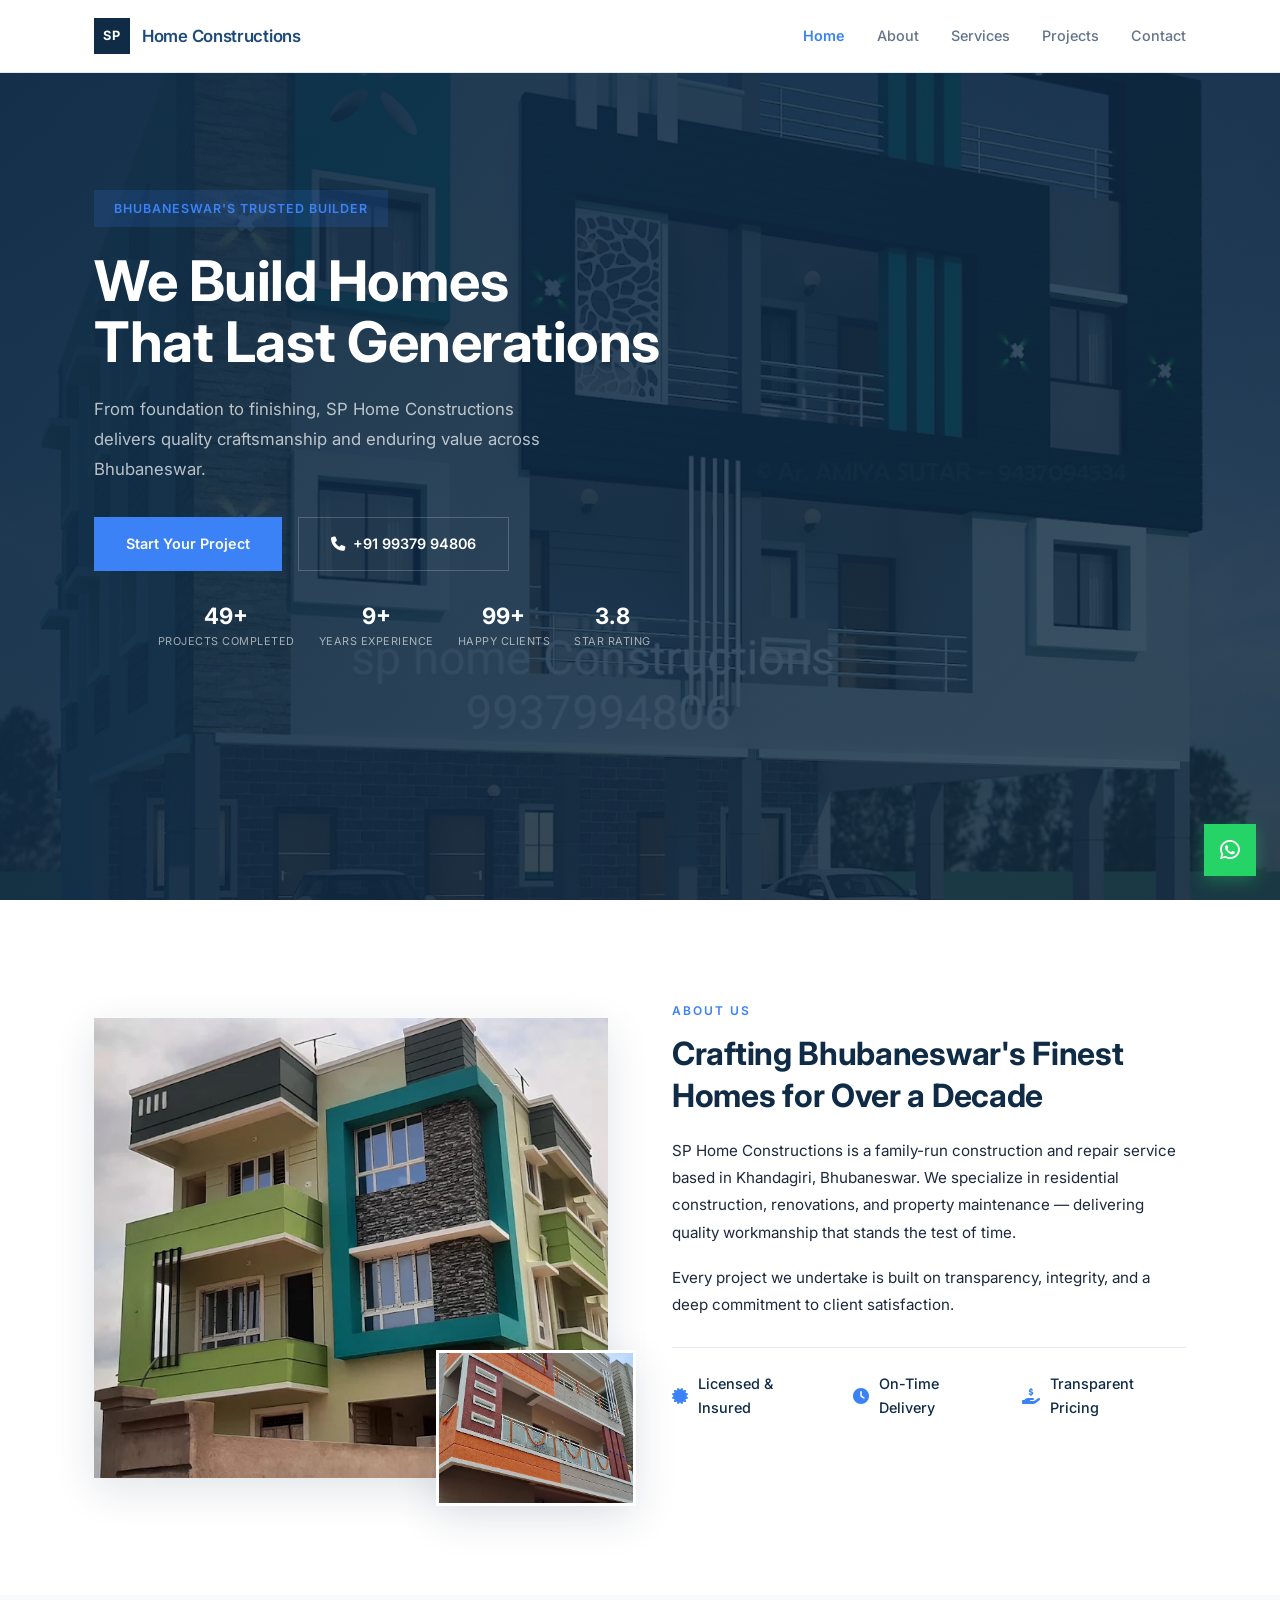
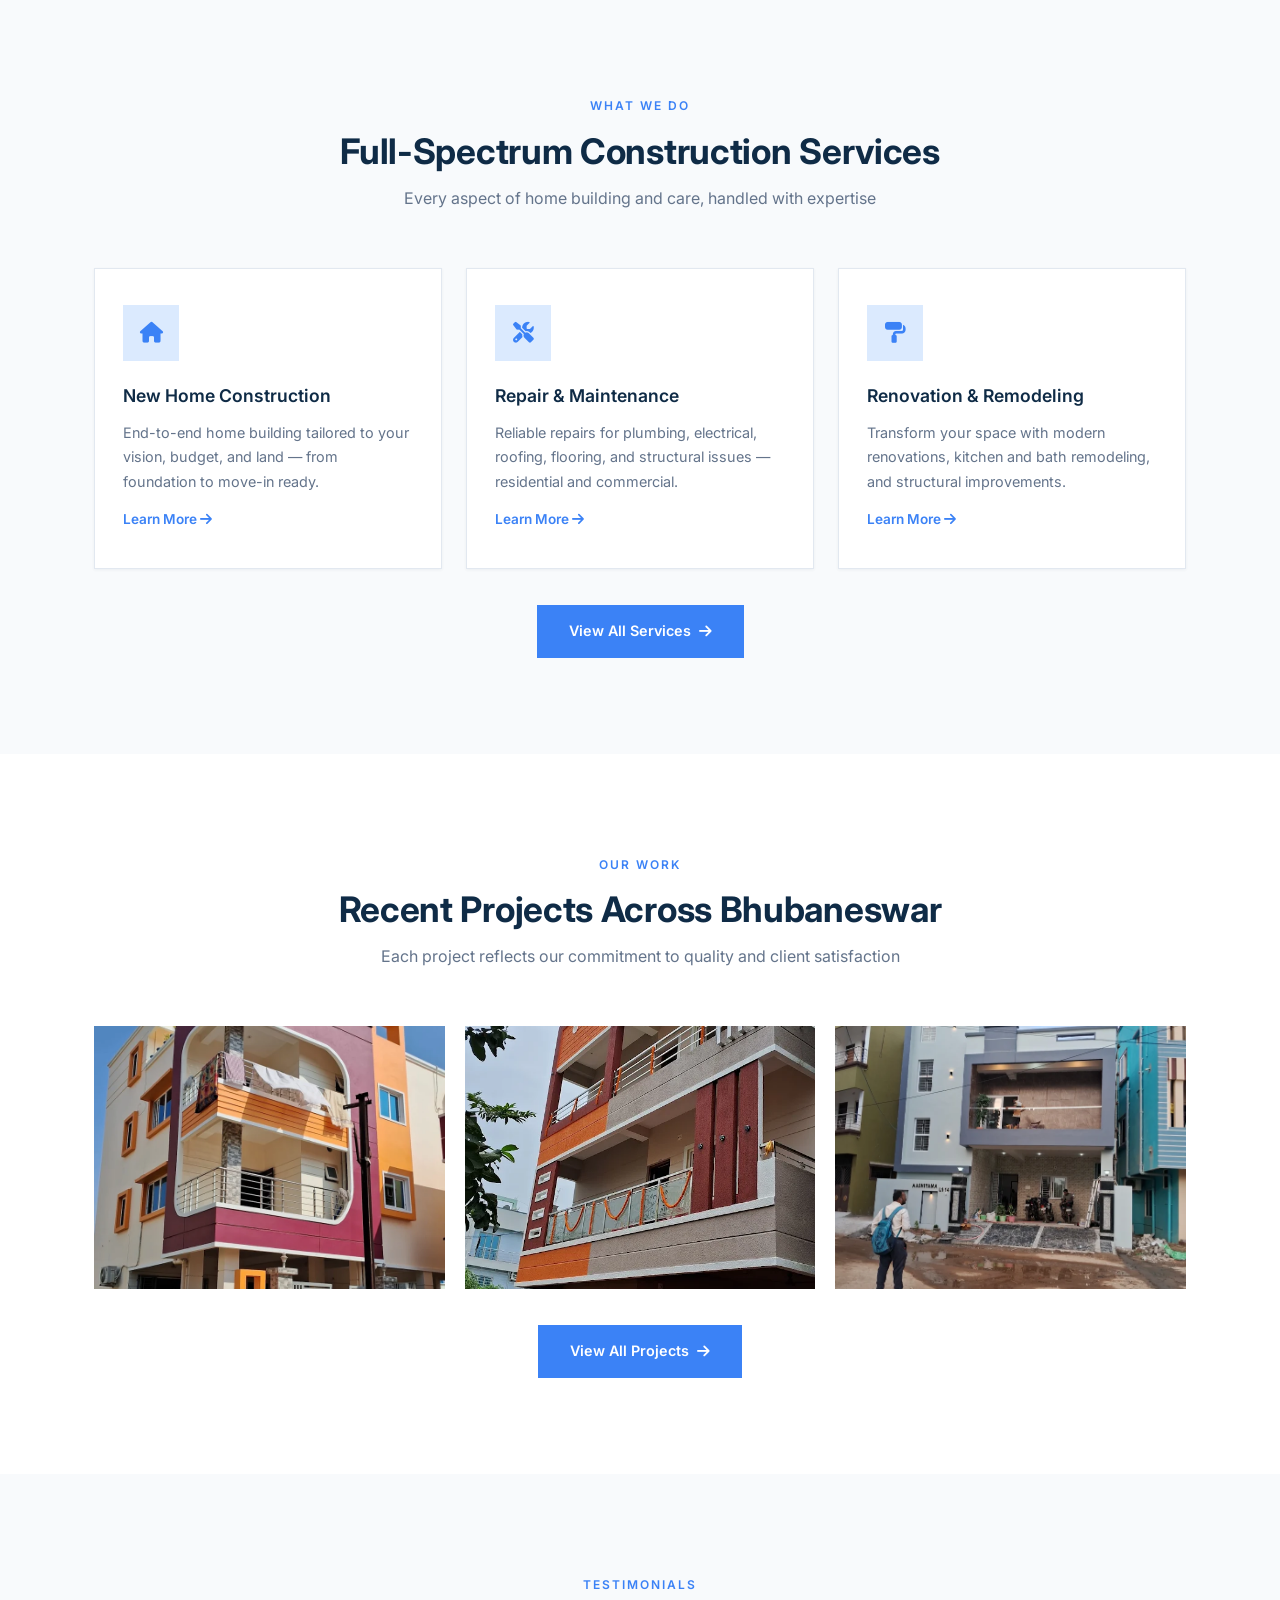
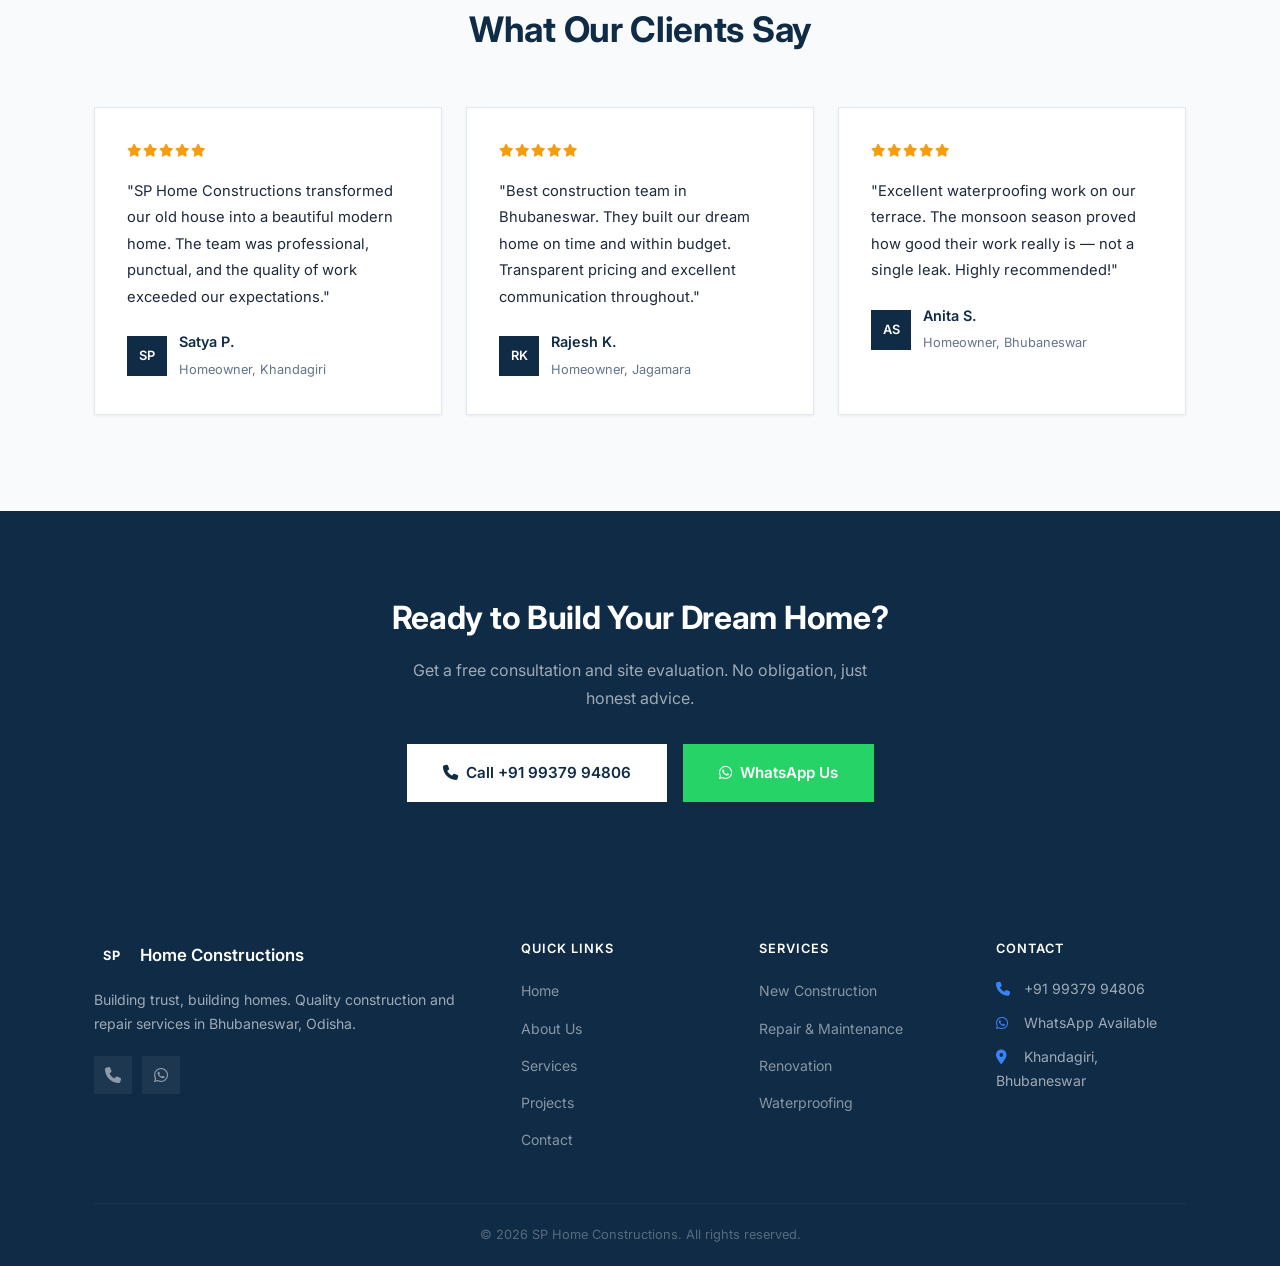
==== index.html @ ca33db7f "SEO overhaul: multi-page site (11 pages) with structured data, sitemap, robots, 404, favicon, and pe" ====
<!doctype html>
<html lang="en-IN">
  <head>
    <meta charset="UTF-8" />
    <meta name="viewport" content="width=device-width, initial-scale=1.0" />
    <title>Construction Company in Bhubaneswar | SP Home Constructions</title>
    <meta
      name="description"
      content="SP Home Constructions is Bhubaneswar's trusted construction company. New home construction, renovation, waterproofing & repair services in Khandagiri. Call +91 99379 94806."
    />
    <link rel="canonical" href="https://sp-home-constructions.vercel.app/" />
    <meta property="og:type" content="website" />
    <meta property="og:title" content="Construction Company in Bhubaneswar | SP Home Constructions" />
    <meta
      property="og:description"
      content="New home construction, renovation, waterproofing & repair services in Bhubaneswar. Rated 4.8 by clients. Call +91 99379 94806 for free consultation."
    />
    <meta property="og:url" content="https://sp-home-constructions.vercel.app/" />
    <meta property="og:image" content="https://sp-home-constructions.vercel.app/images/hero-bg.webp" />
    <meta property="og:site_name" content="SP Home Constructions" />
    <meta property="og:locale" content="en_IN" />
    <meta name="twitter:card" content="summary_large_image" />
    <meta name="twitter:title" content="Construction Company in Bhubaneswar | SP Home Constructions" />
    <meta
      name="twitter:description"
      content="New home construction, renovation, waterproofing & repair services in Bhubaneswar. Call +91 99379 94806."
    />
    <meta name="twitter:image" content="https://sp-home-constructions.vercel.app/images/hero-bg.webp" />
    <meta name="geo.region" content="IN-OD" />
    <meta name="geo.placename" content="Bhubaneswar" />
    <link rel="icon" type="image/svg+xml" href="images/favicon.svg" />
    <link rel="preconnect" href="https://fonts.googleapis.com" />
    <link rel="preconnect" href="https://fonts.gstatic.com" crossorigin />
    <link
      href="https://fonts.googleapis.com/css2?family=Inter:wght@300;400;500;600;700;800&display=swap"
      rel="stylesheet"
    />
    <link
      rel="stylesheet"
      href="https://cdnjs.cloudflare.com/ajax/libs/font-awesome/6.5.0/css/all.min.css"
    />
    <link rel="stylesheet" href="css/style.css" />
    <script type="application/ld+json">
    {
      "@context": "https://schema.org",
      "@type": "HomeAndConstructionBusiness",
      "name": "SP Home Constructions",
      "description": "Construction and repair services in Bhubaneswar, Odisha. New home construction, renovation, waterproofing, and maintenance.",
      "url": "https://sp-home-constructions.vercel.app/",
      "telephone": "+919937994806",
      "priceRange": "₹₹",
      "image": "https://sp-home-constructions.vercel.app/images/hero-bg.webp",
      "address": {
        "@type": "PostalAddress",
        "streetAddress": "Plot 1578/2433, Ln 6, Bhaktamadhu Nagar, Jagamara",
        "addressLocality": "Bhubaneswar",
        "addressRegion": "Odisha",
        "postalCode": "751030",
        "addressCountry": "IN"
      },
      "geo": {
        "@type": "GeoCoordinates",
        "latitude": 20.2595,
        "longitude": 85.8431
      },
      "openingHoursSpecification": [
        {
          "@type": "OpeningHoursSpecification",
          "dayOfWeek": ["Monday", "Tuesday", "Wednesday", "Thursday", "Friday", "Saturday"],
          "opens": "08:00",
          "closes": "20:00"
        },
        {
          "@type": "OpeningHoursSpecification",
          "dayOfWeek": "Sunday",
          "opens": "09:00",
          "closes": "19:00"
        }
      ],
      "aggregateRating": {
        "@type": "AggregateRating",
        "ratingValue": "4.8",
        "bestRating": "5"
      },
      "hasOfferCatalog": {
        "@type": "OfferCatalog",
        "name": "Construction Services",
        "itemListElement": [
          { "@type": "Offer", "itemOffered": { "@type": "Service", "name": "New Home Construction" } },
          { "@type": "Offer", "itemOffered": { "@type": "Service", "name": "Repair & Maintenance" } },
          { "@type": "Offer", "itemOffered": { "@type": "Service", "name": "Renovation & Remodeling" } },
          { "@type": "Offer", "itemOffered": { "@type": "Service", "name": "Design & Planning" } },
          { "@type": "Offer", "itemOffered": { "@type": "Service", "name": "Waterproofing" } },
          { "@type": "Offer", "itemOffered": { "@type": "Service", "name": "Project Consultation" } }
        ]
      }
    }
    </script>
  </head>
  <body>
    <!-- Header -->
    <header class="header" id="header">
      <div class="container">
        <a href="index.html" class="logo">
          <span class="logo-mark">SP</span>
          <span class="logo-text">Home Constructions</span>
        </a>
        <nav class="nav" id="nav">
          <ul>
            <li><a href="index.html" class="active">Home</a></li>
            <li><a href="about.html">About</a></li>
            <li><a href="services.html">Services</a></li>
            <li><a href="projects.html">Projects</a></li>
            <li><a href="contact.html">Contact</a></li>
          </ul>
        </nav>
        <button class="hamburger" id="hamburger" aria-label="Menu">
          <span></span><span></span><span></span>
        </button>
      </div>
    </header>

    <!-- Hero -->
    <section class="hero" id="hero">
      <div class="hero-bg"></div>
      <div class="hero-overlay"></div>
      <div class="container">
        <div class="hero-content">
          <span class="hero-badge">Bhubaneswar's Trusted Builder</span>
          <h1>We Build Homes<br />That Last Generations</h1>
          <p>
            From foundation to finishing, SP Home Constructions delivers quality
            craftsmanship and enduring value across Bhubaneswar.
          </p>
          <div class="hero-actions">
            <a href="contact.html" class="btn btn-primary">Start Your Project</a>
            <a href="tel:+919937994806" class="btn btn-ghost">
              <i class="fas fa-phone"></i> +91 99379 94806
            </a>
          </div>
          <div class="hero-stats">
            <div class="hero-stat">
              <span class="stat-number" data-count="50">0</span>
              <span class="stat-label">Projects Completed</span>
            </div>
            <div class="hero-stat">
              <span class="stat-number" data-count="10">0</span>
              <span class="stat-label">Years Experience</span>
            </div>
            <div class="hero-stat">
              <span class="stat-number" data-count="100">0</span>
              <span class="stat-label">Happy Clients</span>
            </div>
            <div class="hero-stat">
              <span class="stat-number" data-count="4">0</span>
              <span class="stat-label">Star Rating</span>
            </div>
          </div>
        </div>
      </div>
    </section>

    <!-- About Preview -->
    <section class="section about" id="about">
      <div class="container">
        <div class="about-grid">
          <div class="about-visual">
            <div class="about-image-main">
              <img
                src="images/about-1.webp"
                alt="SP Home Constructions residential project in Bhubaneswar"
              />
            </div>
            <div class="about-image-accent">
              <img src="images/about-2.webp" alt="Construction detail work by SP Home Constructions" />
            </div>
          </div>
          <div class="about-text">
            <span class="section-label">About Us</span>
            <h2>Crafting Bhubaneswar's Finest Homes for Over a Decade</h2>
            <p>
              SP Home Constructions is a family-run construction and repair
              service based in Khandagiri, Bhubaneswar. We specialize in
              residential construction, renovations, and property maintenance —
              delivering quality workmanship that stands the test of time.
            </p>
            <p>
              Every project we undertake is built on transparency, integrity,
              and a deep commitment to client satisfaction.
            </p>
            <div class="about-features">
              <div class="feature">
                <i class="fas fa-certificate"></i>
                <span>Licensed & Insured</span>
              </div>
              <div class="feature">
                <i class="fas fa-clock"></i>
                <span>On-Time Delivery</span>
              </div>
              <div class="feature">
                <i class="fas fa-hand-holding-usd"></i>
                <span>Transparent Pricing</span>
              </div>
            </div>
            <div class="section-action" style="text-align: left; margin-top: 24px;">
              <a href="about.html" class="btn btn-ghost">
                Learn More About Us <i class="fas fa-arrow-right"></i>
              </a>
            </div>
          </div>
        </div>
      </div>
    </section>

    <!-- Services Preview -->
    <section class="section services" id="services">
      <div class="container">
        <div class="section-header">
          <span class="section-label">What We Do</span>
          <h2>Full-Spectrum Construction Services</h2>
          <p>Every aspect of home building and care, handled with expertise</p>
        </div>
        <div class="services-grid">
          <div class="service-card">
            <div class="service-icon"><i class="fas fa-home"></i></div>
            <h3>New Home Construction</h3>
            <p>
              End-to-end home building tailored to your vision, budget, and land
              — from foundation to move-in ready.
            </p>
            <a href="services/home-construction.html" class="service-link">Learn More <i class="fas fa-arrow-right"></i></a>
          </div>
          <div class="service-card">
            <div class="service-icon"><i class="fas fa-tools"></i></div>
            <h3>Repair & Maintenance</h3>
            <p>
              Reliable repairs for plumbing, electrical, roofing, flooring, and
              structural issues — residential and commercial.
            </p>
            <a href="services/repair-maintenance.html" class="service-link">Learn More <i class="fas fa-arrow-right"></i></a>
          </div>
          <div class="service-card">
            <div class="service-icon"><i class="fas fa-paint-roller"></i></div>
            <h3>Renovation & Remodeling</h3>
            <p>
              Transform your space with modern renovations, kitchen and bath
              remodeling, and structural improvements.
            </p>
            <a href="services/renovation.html" class="service-link">Learn More <i class="fas fa-arrow-right"></i></a>
          </div>
        </div>
        <div class="section-action">
          <a href="services.html" class="btn btn-primary">
            View All Services <i class="fas fa-arrow-right"></i>
          </a>
        </div>
      </div>
    </section>

    <!-- Projects Preview -->
    <section class="section projects" id="projects">
      <div class="container">
        <div class="section-header">
          <span class="section-label">Our Work</span>
          <h2>Recent Projects Across Bhubaneswar</h2>
          <p>Each project reflects our commitment to quality and client satisfaction</p>
        </div>
        <div class="projects-grid">
          <div class="project-card">
            <div class="project-img">
              <img
                src="images/project-a.webp"
                alt="Residential construction project by SP Home Constructions Bhubaneswar"
                loading="lazy"
              />
            </div>
            <div class="project-overlay">
              <h3>Residential Construction</h3>
              <p>Bhubaneswar</p>
            </div>
          </div>
          <div class="project-card">
            <div class="project-img">
              <img
                src="images/project-b.webp"
                alt="Home construction work by SP Home Constructions in Bhubaneswar"
                loading="lazy"
              />
            </div>
            <div class="project-overlay">
              <h3>Home Construction</h3>
              <p>Bhubaneswar</p>
            </div>
          </div>
          <div class="project-card">
            <div class="project-img">
              <img
                src="images/project-c.webp"
                alt="Construction project site managed by SP Home Constructions"
                loading="lazy"
              />
            </div>
            <div class="project-overlay">
              <h3>Construction Project</h3>
              <p>Bhubaneswar</p>
            </div>
          </div>
        </div>
        <div class="section-action">
          <a href="projects.html" class="btn btn-primary">
            View All Projects <i class="fas fa-arrow-right"></i>
          </a>
        </div>
      </div>
    </section>

    <!-- Testimonials -->
    <section class="section testimonials" id="testimonials">
      <div class="container">
        <div class="section-header">
          <span class="section-label">Testimonials</span>
          <h2>What Our Clients Say</h2>
        </div>
        <div class="testimonials-grid">
          <div class="testimonial-card">
            <div class="testimonial-stars">
              <i class="fas fa-star"></i><i class="fas fa-star"></i
              ><i class="fas fa-star"></i><i class="fas fa-star"></i
              ><i class="fas fa-star"></i>
            </div>
            <p>
              "SP Home Constructions transformed our old house into a beautiful
              modern home. The team was professional, punctual, and the quality
              of work exceeded our expectations."
            </p>
            <div class="testimonial-author">
              <div class="author-avatar">SP</div>
              <div>
                <h4>Satya P.</h4>
                <span>Homeowner, Khandagiri</span>
              </div>
            </div>
          </div>
          <div class="testimonial-card">
            <div class="testimonial-stars">
              <i class="fas fa-star"></i><i class="fas fa-star"></i
              ><i class="fas fa-star"></i><i class="fas fa-star"></i
              ><i class="fas fa-star"></i>
            </div>
            <p>
              "Best construction team in Bhubaneswar. They built our dream home
              on time and within budget. Transparent pricing and excellent
              communication throughout."
            </p>
            <div class="testimonial-author">
              <div class="author-avatar">RK</div>
              <div>
                <h4>Rajesh K.</h4>
                <span>Homeowner, Jagamara</span>
              </div>
            </div>
          </div>
          <div class="testimonial-card">
            <div class="testimonial-stars">
              <i class="fas fa-star"></i><i class="fas fa-star"></i
              ><i class="fas fa-star"></i><i class="fas fa-star"></i
              ><i class="fas fa-star"></i>
            </div>
            <p>
              "Excellent waterproofing work on our terrace. The monsoon season
              proved how good their work really is — not a single leak. Highly
              recommended!"
            </p>
            <div class="testimonial-author">
              <div class="author-avatar">AS</div>
              <div>
                <h4>Anita S.</h4>
                <span>Homeowner, Bhubaneswar</span>
              </div>
            </div>
          </div>
        </div>
      </div>
    </section>

    <!-- CTA Banner -->
    <section class="cta-banner">
      <div class="container">
        <h2>Ready to Build Your Dream Home?</h2>
        <p>
          Get a free consultation and site evaluation. No obligation, just
          honest advice.
        </p>
        <div class="cta-actions">
          <a href="tel:+919937994806" class="btn btn-primary btn-lg">
            <i class="fas fa-phone"></i> Call +91 99379 94806
          </a>
          <a
            href="https://wa.me/919937994806"
            target="_blank"
            class="btn btn-whatsapp btn-lg"
          >
            <i class="fab fa-whatsapp"></i> WhatsApp Us
          </a>
        </div>
      </div>
    </section>

    <!-- Footer -->
    <footer class="footer">
      <div class="container">
        <div class="footer-grid">
          <div class="footer-brand">
            <div class="footer-logo">
              <span class="logo-mark">SP</span>
              <span>Home Constructions</span>
            </div>
            <p>
              Building trust, building homes. Quality construction and repair
              services in Bhubaneswar, Odisha.
            </p>
            <div class="footer-social">
              <a href="tel:+919937994806" aria-label="Phone"
                ><i class="fas fa-phone"></i
              ></a>
              <a
                href="https://wa.me/919937994806"
                target="_blank"
                aria-label="WhatsApp"
                ><i class="fab fa-whatsapp"></i
              ></a>
            </div>
          </div>
          <div class="footer-links">
            <h4>Quick Links</h4>
            <ul>
              <li><a href="index.html">Home</a></li>
              <li><a href="about.html">About Us</a></li>
              <li><a href="services.html">Services</a></li>
              <li><a href="projects.html">Projects</a></li>
              <li><a href="contact.html">Contact</a></li>
            </ul>
          </div>
          <div class="footer-links">
            <h4>Services</h4>
            <ul>
              <li><a href="services/home-construction.html">New Construction</a></li>
              <li><a href="services/repair-maintenance.html">Repair & Maintenance</a></li>
              <li><a href="services/renovation.html">Renovation</a></li>
              <li><a href="services/waterproofing.html">Waterproofing</a></li>
            </ul>
          </div>
          <div class="footer-contact">
            <h4>Contact</h4>
            <p><i class="fas fa-phone"></i> +91 99379 94806</p>
            <p><i class="fab fa-whatsapp"></i> WhatsApp Available</p>
            <p><i class="fas fa-map-marker-alt"></i> Khandagiri, Bhubaneswar</p>
          </div>
        </div>
        <div class="footer-bottom">
          <p>&copy; 2026 SP Home Constructions. All rights reserved.</p>
        </div>
      </div>
    </footer>

    <!-- WhatsApp Float -->
    <a
      href="https://wa.me/919937994806?text=Hi%20SP%20Home%20Constructions!%20I'm%20interested%20in%20your%20services."
      target="_blank"
      class="whatsapp-float"
      aria-label="Chat on WhatsApp"
    >
      <i class="fab fa-whatsapp"></i>
    </a>

    <script src="js/script.js"></script>
  </body>
</html>
---- css/style.css ----
:root {
  --navy: #0F2B46;
  --navy-light: #1E4A7A;
  --blue: #3B82F6;
  --blue-light: #DBEAFE;
  --white: #FFFFFF;
  --bg: #F8FAFC;
  --text: #1E293B;
  --text-light: #64748B;
  --border: #E2E8F0;
  --shadow-sm: 0 1px 3px rgba(15, 43, 70, 0.06);
  --shadow: 0 4px 20px rgba(15, 43, 70, 0.08);
  --shadow-lg: 0 12px 40px rgba(15, 43, 70, 0.12);
  --radius: 6px;
  --transition: 0.3s ease;
}

* {
  margin: 0;
  padding: 0;
  box-sizing: border-box;
}

html {
  scroll-behavior: smooth;
}

body {
  font-family: 'Inter', -apple-system, BlinkMacSystemFont, sans-serif;
  color: var(--text);
  line-height: 1.7;
  background: var(--white);
  -webkit-font-smoothing: antialiased;
}

.container {
  max-width: 1140px;
  margin: 0 auto;
  padding: 0 24px;
}

img {
  max-width: 100%;
  height: auto;
  display: block;
}

/* Header */
.header {
  position: fixed;
  top: 0;
  left: 0;
  width: 100%;
  z-index: 1000;
  background: #fff;
  border-bottom: 1px solid var(--border);
  transition: var(--transition);
}

.header .container {
  display: flex;
  align-items: center;
  justify-content: space-between;
  height: 72px;
}

.logo {
  display: flex;
  align-items: center;
  gap: 12px;
  text-decoration: none;
  z-index: 2;
}

.logo-mark {
  font-weight: 700;
  font-size: 0.8rem;
  letter-spacing: 1px;
  width: 36px;
  height: 36px;
  background: var(--navy);
  color: #fff;
  display: flex;
  align-items: center;
  justify-content: center;
}

.logo-text {
  font-weight: 600;
  font-size: 1.05rem;
  color: var(--navy-light);
  letter-spacing: -0.3px;
}

.nav {
  display: flex;
  align-items: center;
}

.nav ul {
  display: flex;
  list-style: none;
  gap: 32px;
}

.nav a {
  text-decoration: none;
  color: var(--text-light);
  font-weight: 500;
  font-size: 0.9rem;
  transition: color 0.3s;
}

.nav a:hover {
  color: var(--blue);
}

.hamburger {
  display: none;
  background: none;
  border: none;
  cursor: pointer;
  padding: 4px;
  position: relative;
  z-index: 101;
}

.hamburger span {
  display: block;
  width: 22px;
  height: 2px;
  background: var(--navy);
  margin: 5px 0;
  transition: var(--transition);
}

.hamburger.active span:nth-child(1) {
  transform: rotate(45deg) translate(5px, 5px);
}

.hamburger.active span:nth-child(2) {
  opacity: 0;
}

.hamburger.active span:nth-child(3) {
  transform: rotate(-45deg) translate(5px, -5px);
}

/* Hero */
.hero {
  min-height: 100vh;
  position: relative;
  display: flex;
  align-items: center;
  overflow: hidden;
}

.hero-bg {
  position: absolute;
  inset: 0;
  background: url('../images/hero-bg.webp') center 30%/cover no-repeat;
}

.hero-overlay {
  position: absolute;
  inset: 0;
  background: linear-gradient(135deg, rgba(15,43,70,0.95) 0%, rgba(15,43,70,0.75) 100%);
}

.hero .container {
  position: relative;
  z-index: 1;
  width: 100%;
}

.hero-content {
  max-width: 620px;
  padding: 120px 0 180px;
}

.hero-badge {
  display: inline-block;
  padding: 8px 20px;
  background: rgba(59,130,246,0.15);
  font-size: 0.78rem;
  font-weight: 600;
  color: var(--blue);
  letter-spacing: 1px;
  text-transform: uppercase;
  margin-bottom: 24px;
}

.hero-content h1 {
  font-size: 3.5rem;
  font-weight: 700;
  line-height: 1.1;
  color: #fff;
  margin-bottom: 20px;
  letter-spacing: -0.5px;
}

.hero-content p {
  font-size: 1.05rem;
  line-height: 1.8;
  color: rgba(255,255,255,0.7);
  margin-bottom: 32px;
  max-width: 480px;
}

.hero-actions {
  display: flex;
  gap: 16px;
  flex-wrap: wrap;
}

/* Buttons */
.btn {
  display: inline-flex;
  align-items: center;
  gap: 8px;
  padding: 14px 32px;
  font-size: 0.9rem;
  font-weight: 600;
  text-decoration: none;
  border: none;
  cursor: pointer;
  transition: var(--transition);
  font-family: 'Inter', sans-serif;
}

.btn-lg {
  padding: 16px 36px;
  font-size: 0.95rem;
}

.btn-primary {
  background: var(--blue);
  color: #fff;
}

.btn-primary:hover {
  background: #2563EB;
  transform: translateY(-1px);
  box-shadow: 0 4px 16px rgba(59,130,246,0.3);
}

.btn-ghost {
  background: transparent;
  color: #fff;
  border: 1px solid rgba(255,255,255,0.2);
}

.btn-ghost:hover {
  border-color: rgba(255,255,255,0.5);
}

.btn-whatsapp {
  background: #25d366;
  color: #fff;
}

.btn-whatsapp:hover {
  background: #1da851;
  transform: translateY(-1px);
  box-shadow: 0 4px 16px rgba(37,211,102,0.3);
}

/* Section */
.section {
  padding: 96px 0;
}

.section-header {
  text-align: center;
  margin-bottom: 56px;
}

.section-label {
  display: inline-block;
  font-size: 0.75rem;
  font-weight: 600;
  color: var(--blue);
  letter-spacing: 2px;
  text-transform: uppercase;
  margin-bottom: 12px;
}

.section-header h2 {
  font-size: 2.2rem;
  font-weight: 700;
  color: var(--navy);
  line-height: 1.25;
  margin-bottom: 12px;
  letter-spacing: -0.3px;
}

.section-header p {
  color: var(--text-light);
  font-size: 1rem;
  max-width: 540px;
  margin: 0 auto;
}

/* About */
.about {
  background: var(--white);
}

.about-grid {
  display: grid;
  grid-template-columns: 1fr 1fr;
  gap: 64px;
  align-items: center;
}

.about-visual {
  position: relative;
}

.about-image-main {
  overflow: hidden;
  box-shadow: var(--shadow-lg);
}

.about-image-main img {
  width: 100%;
  height: 460px;
  object-fit: cover;
  transition: transform 0.5s;
}

.about-image-main:hover img {
  transform: scale(1.03);
}

.about-image-accent {
  position: absolute;
  bottom: -28px;
  right: -28px;
  width: 200px;
  overflow: hidden;
  box-shadow: var(--shadow-lg);
  border: 3px solid #fff;
}

.about-image-accent img {
  width: 100%;
  height: 150px;
  object-fit: cover;
}

.about-text h2 {
  font-size: 2rem;
  font-weight: 700;
  color: var(--navy);
  line-height: 1.3;
  margin-bottom: 20px;
  letter-spacing: -0.3px;
}

.about-text p {
  color: var(--text);
  font-size: 0.95rem;
  margin-bottom: 18px;
  line-height: 1.8;
}

.about-features {
  display: flex;
  gap: 24px;
  margin-top: 28px;
  padding-top: 24px;
  border-top: 1px solid var(--border);
}

.feature {
  display: flex;
  align-items: center;
  gap: 10px;
  font-weight: 500;
  color: var(--navy);
  font-size: 0.9rem;
}

.feature i {
  color: var(--blue);
  font-size: 1rem;
}

/* Services */
.services {
  background: var(--bg);
}

.services-grid {
  display: grid;
  grid-template-columns: repeat(3, 1fr);
  gap: 24px;
}

.service-card {
  background: #fff;
  padding: 36px 28px;
  box-shadow: var(--shadow-sm);
  transition: var(--transition);
  border: 1px solid var(--border);
}

.service-card:hover {
  box-shadow: var(--shadow);
  border-color: var(--blue);
}

.service-icon {
  width: 56px;
  height: 56px;
  background: var(--blue-light);
  display: flex;
  align-items: center;
  justify-content: center;
  margin: 0 0 20px;
  font-size: 1.3rem;
  color: var(--blue);
}

.service-card h3 {
  font-size: 1.1rem;
  font-weight: 600;
  color: var(--navy);
  margin-bottom: 10px;
}

.service-card p {
  color: var(--text-light);
  font-size: 0.9rem;
  line-height: 1.7;
}

.service-link {
  display: inline-block;
  margin-top: 14px;
  color: var(--blue);
  font-weight: 600;
  font-size: 0.85rem;
  text-decoration: none;
  transition: color 0.2s;
}

.service-link:hover {
  color: var(--navy);
}

/* Projects */
.projects {
  background: var(--white);
}

.projects-grid {
  display: grid;
  grid-template-columns: repeat(3, 1fr);
  gap: 20px;
}

.project-card {
  position: relative;
  overflow: hidden;
  cursor: pointer;
  aspect-ratio: 4 / 3;
}

.project-img {
  width: 100%;
  height: 100%;
}

.project-img img {
  width: 100%;
  height: 100%;
  object-fit: cover;
  transition: transform 0.5s;
}

.project-card:hover .project-img img {
  transform: scale(1.06);
}

.project-overlay {
  position: absolute;
  inset: 0;
  background: linear-gradient(to top, rgba(15,43,70,0.85) 0%, transparent 50%);
  display: flex;
  flex-direction: column;
  justify-content: flex-end;
  padding: 24px;
  opacity: 0;
  transition: opacity 0.3s;
}

.project-card:hover .project-overlay {
  opacity: 1;
}

.project-overlay h3 {
  color: #fff;
  font-size: 1.05rem;
  font-weight: 600;
}

.project-overlay p {
  color: rgba(255,255,255,0.65);
  font-size: 0.85rem;
  margin-top: 4px;
}

/* Testimonials */
.testimonials {
  background: var(--bg);
}

.testimonials-grid {
  display: grid;
  grid-template-columns: repeat(3, 1fr);
  gap: 24px;
}

.testimonial-card {
  background: #fff;
  padding: 32px;
  box-shadow: var(--shadow-sm);
  border: 1px solid var(--border);
  transition: var(--transition);
}

.testimonial-card:hover {
  box-shadow: var(--shadow);
}

.testimonial-stars {
  color: #F59E0B;
  margin-bottom: 16px;
  font-size: 0.8rem;
  letter-spacing: 2px;
}

.testimonial-card > p {
  color: var(--text);
  font-size: 0.92rem;
  line-height: 1.8;
  margin-bottom: 20px;
}

.testimonial-author {
  display: flex;
  align-items: center;
  gap: 12px;
}

.author-avatar {
  width: 40px;
  height: 40px;
  background: var(--navy);
  color: #fff;
  display: flex;
  align-items: center;
  justify-content: center;
  font-weight: 600;
  font-size: 0.8rem;
}

.testimonial-author h4 {
  font-size: 0.9rem;
  font-weight: 600;
  color: var(--navy);
}

.testimonial-author span {
  font-size: 0.8rem;
  color: var(--text-light);
}

/* CTA Banner */
.cta-banner {
  padding: 80px 0;
  background: var(--navy);
  text-align: center;
}

.cta-banner h2 {
  font-size: 2rem;
  color: #fff;
  font-weight: 700;
  margin-bottom: 12px;
  letter-spacing: -0.3px;
}

.cta-banner p {
  font-size: 1rem;
  color: rgba(255,255,255,0.6);
  margin-bottom: 32px;
  max-width: 480px;
  margin-left: auto;
  margin-right: auto;
}

.cta-actions {
  display: flex;
  gap: 16px;
  justify-content: center;
  flex-wrap: wrap;
}

.cta-banner .btn-primary {
  background: #fff;
  color: var(--navy);
}

.cta-banner .btn-primary:hover {
  background: var(--blue-light);
  box-shadow: none;
}

/* Contact */
.contact {
  background: var(--white);
}

.contact-grid {
  display: grid;
  grid-template-columns: 1fr 1fr;
  gap: 56px;
  align-items: start;
}

.contact-info h2 {
  font-size: 2rem;
  font-weight: 700;
  color: var(--navy);
  margin-bottom: 12px;
  letter-spacing: -0.3px;
}

.contact-info > p {
  color: var(--text-light);
  margin-bottom: 32px;
  font-size: 0.95rem;
}

.contact-details {
  display: flex;
  flex-direction: column;
  gap: 24px;
}

.contact-item {
  display: flex;
  gap: 16px;
  align-items: flex-start;
}

.contact-icon {
  width: 44px;
  height: 44px;
  background: var(--blue-light);
  display: flex;
  align-items: center;
  justify-content: center;
  color: var(--blue);
  font-size: 1rem;
  flex-shrink: 0;
}

.contact-item h4 {
  font-size: 0.9rem;
  font-weight: 600;
  color: var(--navy);
  margin-bottom: 2px;
}

.contact-item p,
.contact-item a {
  color: var(--text-light);
  text-decoration: none;
  font-size: 0.9rem;
  line-height: 1.6;
}

.contact-item a:hover {
  color: var(--blue);
}

/* Contact Stats (moved from hero) */
.hero-stats {
  display: flex;
  gap: 24px;
  padding: 32px 0 0;
  flex-wrap: wrap;
  justify-content: center;
}

.hero-stat {
  text-align: center;
}

.hero-stat .stat-number {
  font-size: 1.4rem;
  font-weight: 700;
  color: #fff;
  display: block;
  line-height: 1.2;
}

.hero-stat .stat-label {
  font-size: 0.68rem;
  color: rgba(255,255,255,0.6);
  text-transform: uppercase;
  letter-spacing: 0.5px;
  display: block;
  margin-top: 2px;
}

/* Contact Form */
.contact-form {
  background: var(--bg);
  padding: 40px;
  border: 1px solid var(--border);
}

.contact-form h3 {
  font-size: 1.15rem;
  font-weight: 600;
  color: var(--navy);
  margin-bottom: 24px;
}

.form-row {
  display: grid;
  grid-template-columns: 1fr 1fr;
  gap: 16px;
}

.contact-form input,
.contact-form select,
.contact-form textarea {
  width: 100%;
  padding: 14px 16px;
  border: 1px solid var(--border);
  font-size: 0.9rem;
  font-family: 'Inter', sans-serif;
  background: #fff;
  outline: none;
  transition: border-color 0.2s;
  color: var(--text);
  margin-bottom: 16px;
}

.contact-form input:focus,
.contact-form select:focus,
.contact-form textarea:focus {
  border-color: var(--blue);
  box-shadow: 0 0 0 3px rgba(59,130,246,0.1);
}

.contact-form button {
  width: 100%;
  justify-content: center;
}

.form-status {
  margin-top: 16px;
  padding: 12px 16px;
  font-size: 0.85rem;
  border-radius: var(--radius);
  display: none;
}

.form-status.success {
  display: block;
  background: #ECFDF5;
  border: 1px solid #A7F3D0;
  color: #065F46;
}

.form-status.error {
  display: block;
  background: #FEF2F2;
  border: 1px solid #FECACA;
  color: #991B1B;
}

/* Map */
.map iframe {
  width: 100%;
  height: 380px;
  border: none;
  display: block;
}

/* Footer */
.footer {
  background: var(--navy);
  color: rgba(255,255,255,0.6);
  padding: 56px 0 0;
}

.footer-grid {
  display: grid;
  grid-template-columns: 2fr 1fr 1fr 1fr;
  gap: 48px;
  padding-bottom: 40px;
}

.footer-logo {
  display: flex;
  align-items: center;
  gap: 10px;
  font-size: 1.05rem;
  font-weight: 600;
  color: #fff;
  margin-bottom: 14px;
}

.footer-brand p {
  font-size: 0.88rem;
  line-height: 1.7;
  margin-bottom: 20px;
}

.footer-social {
  display: flex;
  gap: 10px;
}

.footer-social a {
  width: 38px;
  height: 38px;
  background: rgba(255,255,255,0.06);
  display: flex;
  align-items: center;
  justify-content: center;
  color: rgba(255,255,255,0.5);
  text-decoration: none;
  transition: var(--transition);
}

.footer-social a:hover {
  background: var(--blue);
  color: #fff;
}

.footer-links h4,
.footer-contact h4 {
  color: #fff;
  font-size: 0.8rem;
  font-weight: 600;
  letter-spacing: 1px;
  text-transform: uppercase;
  margin-bottom: 18px;
}

.footer-links ul {
  list-style: none;
}

.footer-links li {
  margin-bottom: 10px;
}

.footer-links a {
  color: rgba(255,255,255,0.5);
  text-decoration: none;
  font-size: 0.88rem;
  transition: color 0.2s;
}

.footer-links a:hover {
  color: var(--blue);
}

.footer-contact p {
  margin-bottom: 10px;
  font-size: 0.88rem;
}

.footer-contact i {
  margin-right: 8px;
  color: var(--blue);
  width: 16px;
}

.footer-bottom {
  border-top: 1px solid rgba(255,255,255,0.06);
  padding: 20px 0;
  text-align: center;
  font-size: 0.8rem;
  color: rgba(255,255,255,0.3);
}

/* WhatsApp Float */
.whatsapp-float {
  position: fixed;
  bottom: 24px;
  right: 24px;
  width: 52px;
  height: 52px;
  background: #25d366;
  display: flex;
  align-items: center;
  justify-content: center;
  color: #fff;
  font-size: 1.4rem;
  box-shadow: 0 4px 16px rgba(37,211,102,0.35);
  z-index: 999;
  transition: var(--transition);
  text-decoration: none;
}

.whatsapp-float:hover {
  transform: scale(1.05);
}

/* Animations */
.fade-in {
  opacity: 0;
  transform: translateY(24px);
  transition: opacity 0.5s ease, transform 0.5s ease;
}

.fade-in.visible {
  opacity: 1;
  transform: translateY(0);
}

/* Mobile-first responsive */
@media (max-width: 1024px) {
  .hero-content h1 {
    font-size: 2.8rem;
  }

  .about-grid {
    gap: 48px;
  }

  .services-grid {
    grid-template-columns: repeat(2, 1fr);
  }

  .projects-grid {
    grid-template-columns: repeat(2, 1fr);
  }

  .testimonials-grid {
    grid-template-columns: repeat(2, 1fr);
  }

  .footer-grid {
    grid-template-columns: repeat(2, 1fr);
  }
}

@media (max-width: 768px) {
  /* Navigation */
  .nav {
    position: fixed;
    top: 0;
    right: -100%;
    width: 100%;
    height: 100vh;
    background: rgba(0,0,0,0.4);
    transition: none;
    box-shadow: none;
    z-index: 100;
    pointer-events: none;
  }

  .nav ul {
    position: absolute;
    top: 0;
    right: -280px;
    width: 280px;
    height: 100vh;
    background: #fff;
    padding: 90px 32px 32px;
    flex-direction: column;
    gap: 24px;
    transition: right 0.3s ease;
    box-shadow: -4px 0 24px rgba(0,0,0,0.1);
  }

  .nav.active {
    right: 0;
    pointer-events: all;
  }

  .nav.active ul {
    right: 0;
  }

  .nav a {
    font-size: 1.05rem;
    display: block;
    padding: 8px 0;
  }

  .hamburger {
    display: block;
  }

  /* Hero */
  .hero {
    min-height: 90vh;
  }

  .hero-content {
    padding: 100px 0 20px;
    max-width: 100%;
  }

  .hero-content h1 {
    font-size: 2rem;
    letter-spacing: -0.3px;
  }

  .hero-content p {
    font-size: 0.92rem;
    max-width: 100%;
    margin-bottom: 28px;
  }

  .hero-badge {
    font-size: 0.72rem;
    padding: 6px 16px;
    margin-bottom: 20px;
  }

  .hero-actions {
    flex-direction: column;
    gap: 12px;
  }

  .hero-actions .btn {
    width: 100%;
    justify-content: center;
  }

  .hero-stats {
    gap: 16px;
    padding: 24px 0 0;
  }

  .hero-stat .stat-number {
    font-size: 1.1rem;
  }

  .hero-stat .stat-label {
    font-size: 0.6rem;
  }

  .hero-overlay {
    clip-path: polygon(0 0, 100% 0, 100% 100%, 0 92%);
  }

  /* About */
  .about-grid,
  .contact-grid {
    grid-template-columns: 1fr;
    gap: 32px;
  }

  .about-image-main img {
    height: 280px;
  }

  .about-image-accent {
    display: none;
  }

  .about-text h2 {
    font-size: 1.5rem;
  }

  .about-text p {
    font-size: 0.92rem;
  }

  .about-features {
    flex-direction: column;
    gap: 10px;
    margin-top: 20px;
    padding-top: 20px;
  }

  .feature {
    font-size: 0.88rem;
  }

  /* Services */
  .services-grid {
    grid-template-columns: 1fr;
    gap: 16px;
  }

  .service-card {
    padding: 28px 20px;
    text-align: left;
    display: flex;
    gap: 16px;
    align-items: flex-start;
  }

  .service-icon {
    margin: 0;
    width: 48px;
    height: 48px;
    font-size: 1.1rem;
    flex-shrink: 0;
  }

  .service-card h3 {
    font-size: 1rem;
    margin-bottom: 6px;
  }

  .service-card p {
    font-size: 0.85rem;
  }

  /* Projects */
  .projects-grid {
    grid-template-columns: 1fr;
    gap: 16px;
  }

  .project-card {
    aspect-ratio: 16 / 9;
    border-width: 3px;
  }

  .project-overlay {
    opacity: 1;
    background: linear-gradient(to top, rgba(15,43,70,0.85) 0%, transparent 40%);
    padding: 20px;
  }

  .project-overlay h3 {
    font-size: 1rem;
  }

  /* Testimonials */
  .testimonials-grid {
    grid-template-columns: 1fr;
    gap: 16px;
  }

  .testimonial-card {
    padding: 24px;
  }

  .testimonial-card > p {
    font-size: 0.9rem;
  }

  /* CTA Banner */
  .cta-banner {
    padding: 56px 0;
  }

  .cta-banner h2 {
    font-size: 1.5rem;
  }

  .cta-banner p {
    font-size: 0.92rem;
    margin-bottom: 28px;
  }

  .cta-actions {
    flex-direction: column;
    gap: 12px;
  }

  .cta-actions .btn {
    width: 100%;
    justify-content: center;
  }

  /* Contact */
  .contact-info h2 {
    font-size: 1.5rem;
  }

  .contact-info > p {
    font-size: 0.92rem;
    margin-bottom: 24px;
  }

  .contact-details {
    gap: 18px;
  }

  .contact-item {
    gap: 12px;
  }

  .contact-icon {
    width: 40px;
    height: 40px;
    font-size: 0.9rem;
  }

  .contact-item h4 {
    font-size: 0.85rem;
  }

  .contact-item p,
  .contact-item a {
    font-size: 0.85rem;
  }

  .contact-form {
    padding: 24px;
  }

  .contact-form h3 {
    font-size: 1.05rem;
    margin-bottom: 18px;
  }

  .form-row {
    grid-template-columns: 1fr;
    gap: 0;
  }

  .contact-form input,
  .contact-form select,
  .contact-form textarea {
    padding: 12px 14px;
    font-size: 0.85rem;
    margin-bottom: 12px;
  }

  /* Section spacing */
  .section-header {
    margin-bottom: 36px;
  }

  .section-header h2 {
    font-size: 1.5rem;
  }

  .section-header p {
    font-size: 0.9rem;
  }

  .section {
    padding: 48px 0;
  }

  /* Map */
  .map iframe {
    height: 260px;
  }

  /* Footer */
  .footer-grid {
    grid-template-columns: 1fr;
    gap: 28px;
    padding-bottom: 28px;
  }

  .footer {
    padding: 40px 0 0;
  }

  .footer-logo {
    font-size: 1rem;
  }

  .footer-brand p {
    font-size: 0.85rem;
  }

  .footer-links h4,
  .footer-contact h4 {
    font-size: 0.75rem;
    margin-bottom: 14px;
  }

  .footer-links li {
    margin-bottom: 8px;
  }

  .footer-links a,
  .footer-contact p {
    font-size: 0.85rem;
  }

  .footer-bottom {
    font-size: 0.75rem;
    padding: 16px 0;
  }
}

@media (max-width: 480px) {
  .header .container {
    height: 60px;
    padding: 0 16px;
  }

  .logo-mark {
    width: 32px;
    height: 32px;
    font-size: 0.7rem;
  }

  .logo-text {
    font-size: 0.9rem;
  }

  .hero {
    min-height: 85vh;
  }

  .hero-content {
    padding: 80px 0 10px;
  }

  .hero-content h1 {
    font-size: 1.6rem;
  }

  .hero-content p {
    font-size: 0.85rem;
    margin-bottom: 24px;
  }

  .hero-badge {
    font-size: 0.65rem;
    padding: 4px 12px;
    margin-bottom: 16px;
  }

  .hero-actions .btn {
    font-size: 0.85rem;
    padding: 12px 24px;
  }

  .hero-stats {
    gap: 12px;
    padding: 20px 0 0;
  }

  .hero-stat .stat-number {
    font-size: 1rem;
  }

  .hero-stat .stat-label {
    font-size: 0.55rem;
  }

  .btn {
    width: 100%;
    justify-content: center;
    padding: 12px 24px;
    font-size: 0.85rem;
  }

  .btn-lg {
    padding: 14px 28px;
  }

  .about-image-main img {
    height: 220px;
  }

  .about-text h2 {
    font-size: 1.3rem;
  }

  .section-header h2 {
    font-size: 1.3rem;
  }

  .section {
    padding: 36px 0;
  }

  .service-card {
    padding: 20px 16px;
  }

  .service-icon {
    width: 40px;
    height: 40px;
    font-size: 1rem;
  }

  .service-card h3 {
    font-size: 0.92rem;
  }

  .project-overlay h3 {
    font-size: 0.9rem;
  }

  .project-overlay p {
    font-size: 0.78rem;
  }

  .cta-banner {
    padding: 40px 16px;
  }

  .cta-banner h2 {
    font-size: 1.3rem;
  }

  .cta-banner p {
    font-size: 0.85rem;
  }

  .contact-form {
    padding: 20px 16px;
  }

  .contact-form input,
  .contact-form select,
  .contact-form textarea {
    padding: 10px 12px;
    font-size: 0.82rem;
  }

  .map iframe {
    height: 200px;
  }

  .whatsapp-float {
    width: 48px;
    height: 48px;
    font-size: 1.2rem;
    bottom: 16px;
    right: 16px;
  }
}

/* Page hero (interior pages) */
.page-hero {
  background: var(--navy);
  padding: 150px 0 80px;
  text-align: center;
}

.page-hero .breadcrumb {
  color: rgba(255,255,255,0.5);
  font-size: 0.8rem;
  margin-bottom: 14px;
  letter-spacing: 0.3px;
}

.page-hero .breadcrumb a {
  color: var(--blue-light);
  text-decoration: none;
}

.page-hero .breadcrumb a:hover {
  text-decoration: underline;
}

.page-hero h1 {
  color: #fff;
  font-size: 2.4rem;
  font-weight: 700;
  letter-spacing: -0.5px;
  line-height: 1.25;
}

.page-hero p {
  color: rgba(255,255,255,0.65);
  max-width: 600px;
  margin: 14px auto 0;
  font-size: 0.95rem;
  line-height: 1.7;
}

/* Active nav link */
.nav a.active {
  color: var(--blue);
  font-weight: 600;
}

/* Section action link */
.section-action {
  text-align: center;
  margin-top: 36px;
}

/* Service detail pages */
.service-detail-grid {
  display: grid;
  grid-template-columns: 1fr 1fr;
  gap: 56px;
  align-items: start;
}

.service-detail-text h2 {
  font-size: 1.6rem;
  font-weight: 700;
  color: var(--navy);
  margin-bottom: 14px;
  letter-spacing: -0.3px;
}

.service-detail-text > p {
  color: var(--text-light);
  font-size: 0.95rem;
  line-height: 1.8;
  margin-bottom: 14px;
}

.check-list {
  list-style: none;
  margin-top: 18px;
}

.check-list li {
  padding: 7px 0;
  display: flex;
  gap: 12px;
  align-items: flex-start;
  font-size: 0.92rem;
  color: var(--text);
}

.check-list i {
  color: var(--blue);
  margin-top: 4px;
  flex-shrink: 0;
}

.service-detail-side .service-card {
  margin-bottom: 16px;
}

.side-card {
  background: var(--bg);
  border: 1px solid var(--border);
  padding: 28px;
}

.side-card h3 {
  font-size: 1rem;
  font-weight: 600;
  color: var(--navy);
  margin-bottom: 14px;
}

.side-card ul {
  list-style: none;
}

.side-card li {
  padding: 8px 0;
  font-size: 0.88rem;
  color: var(--text-light);
  border-bottom: 1px solid var(--border);
  display: flex;
  align-items: center;
  gap: 10px;
}

.side-card li:last-child {
  border-bottom: none;
}

.side-card li i {
  color: var(--blue);
  width: 18px;
  text-align: center;
}

.side-card a {
  color: var(--text-light);
  text-decoration: none;
}

.side-card a:hover {
  color: var(--blue);
}

/* Process steps */
.process-grid {
  display: grid;
  grid-template-columns: repeat(4, 1fr);
  gap: 20px;
  margin-top: 36px;
}

.process-step {
  background: #fff;
  border: 1px solid var(--border);
  padding: 24px;
  box-shadow: var(--shadow-sm);
  transition: var(--transition);
}

.process-step:hover {
  box-shadow: var(--shadow);
}

.process-step .step-num {
  color: var(--blue);
  font-weight: 700;
  font-size: 0.75rem;
  letter-spacing: 1.5px;
  text-transform: uppercase;
}

.process-step h3 {
  font-size: 0.95rem;
  margin: 10px 0 6px;
  color: var(--navy);
  font-weight: 600;
}

.process-step p {
  font-size: 0.85rem;
  color: var(--text-light);
  line-height: 1.6;
}

/* FAQ */
.faq-item {
  background: #fff;
  border: 1px solid var(--border);
  padding: 20px 24px;
  margin-bottom: 12px;
}

.faq-item summary {
  font-weight: 600;
  color: var(--navy);
  cursor: pointer;
  font-size: 0.95rem;
  outline: none;
}

.faq-item summary::-webkit-details-marker {
  display: none;
}

.faq-item p {
  margin-top: 12px;
  font-size: 0.9rem;
  color: var(--text-light);
  line-height: 1.7;
}

/* Values grid (about) */
.values-grid {
  display: grid;
  grid-template-columns: repeat(3, 1fr);
  gap: 24px;
  margin-top: 36px;
}

.value-card {
  background: #fff;
  border: 1px solid var(--border);
  padding: 28px;
  box-shadow: var(--shadow-sm);
}

.value-card i {
  color: var(--blue);
  font-size: 1.3rem;
  margin-bottom: 12px;
}

.value-card h3 {
  font-size: 0.95rem;
  font-weight: 600;
  color: var(--navy);
  margin-bottom: 8px;
}

.value-card p {
  font-size: 0.85rem;
  color: var(--text-light);
  line-height: 1.7;
}

/* Responsive additions */
@media (max-width: 1024px) {
  .process-grid {
    grid-template-columns: repeat(2, 1fr);
  }
}

@media (max-width: 768px) {
  .page-hero {
    padding: 120px 0 56px;
  }

  .page-hero h1 {
    font-size: 1.7rem;
  }

  .page-hero p {
    font-size: 0.9rem;
  }

  .service-detail-grid {
    grid-template-columns: 1fr;
    gap: 32px;
  }

  .process-grid {
    grid-template-columns: 1fr 1fr;
    gap: 14px;
  }

  .values-grid {
    grid-template-columns: 1fr;
  }
}

@media (max-width: 480px) {
  .page-hero {
    padding: 100px 0 44px;
  }

  .page-hero h1 {
    font-size: 1.4rem;
  }

  .process-grid {
    grid-template-columns: 1fr;
  }

  .faq-item {
    padding: 16px;
  }
}
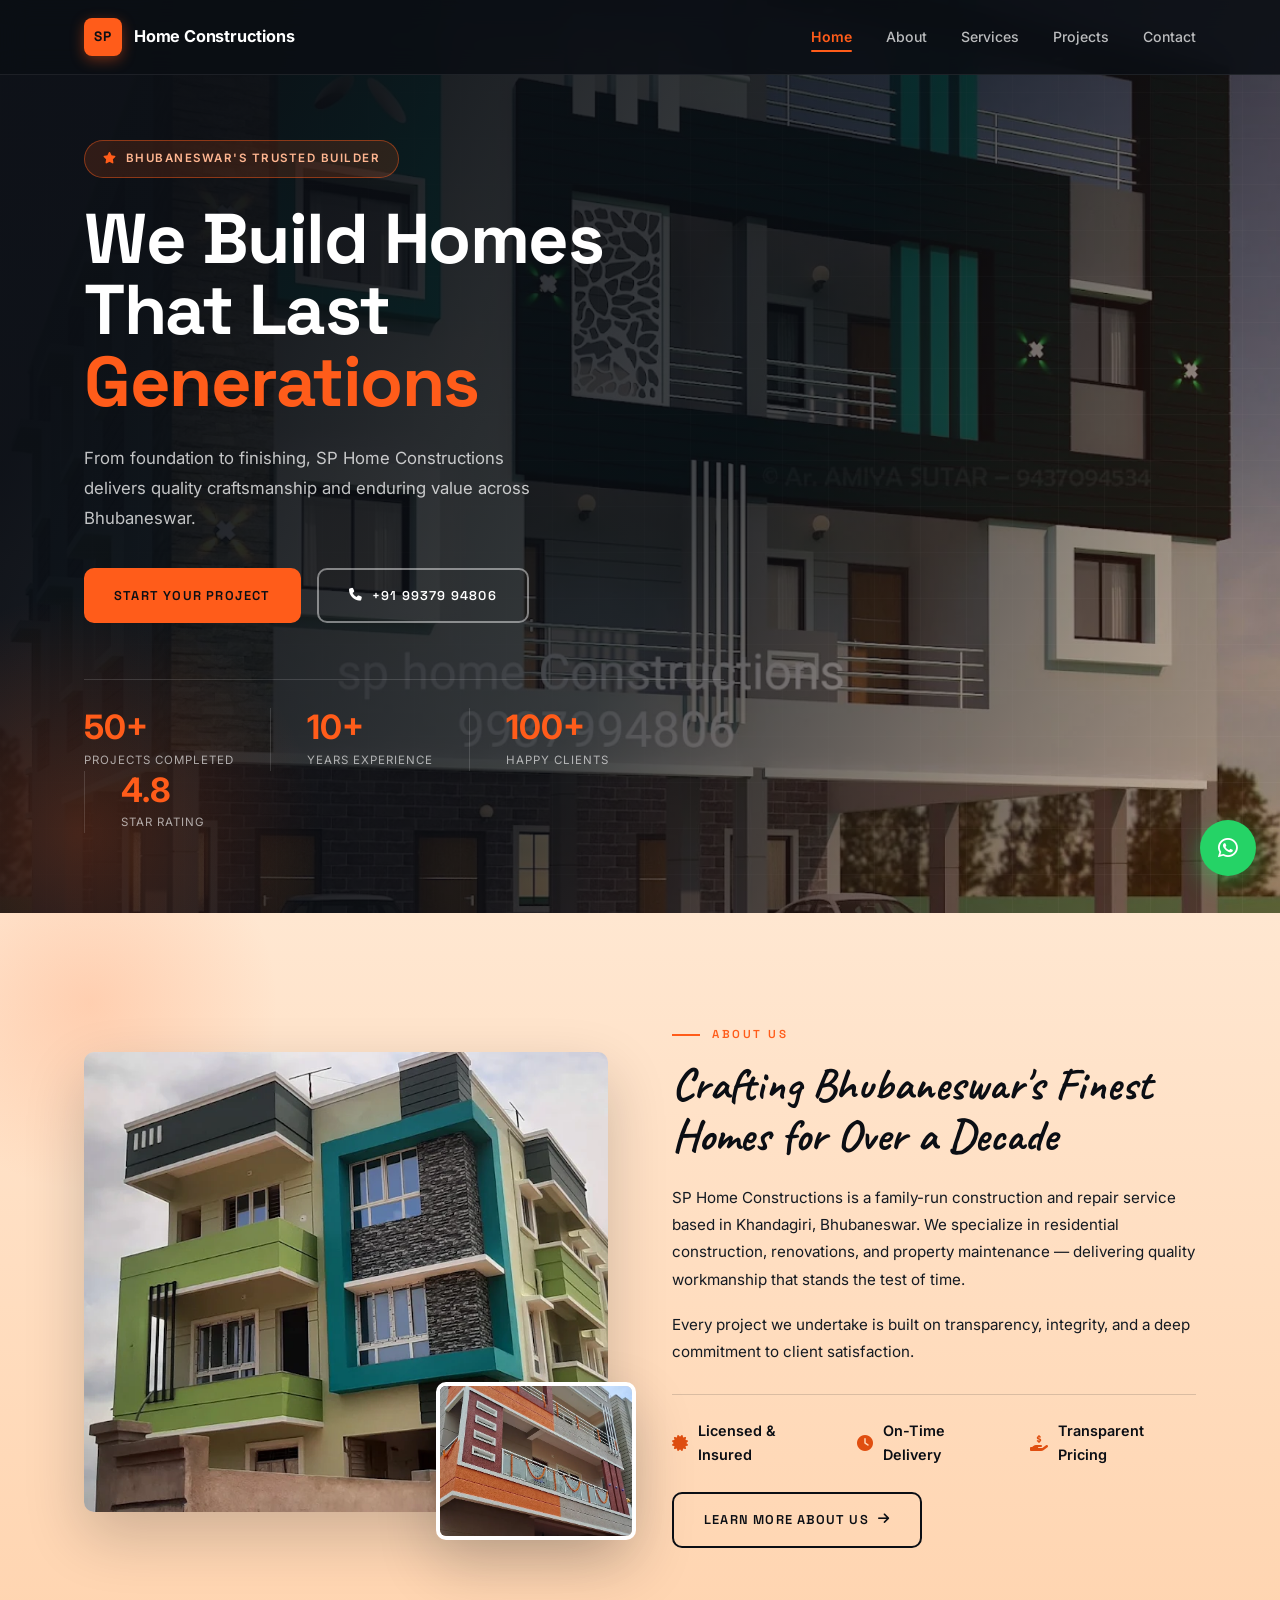
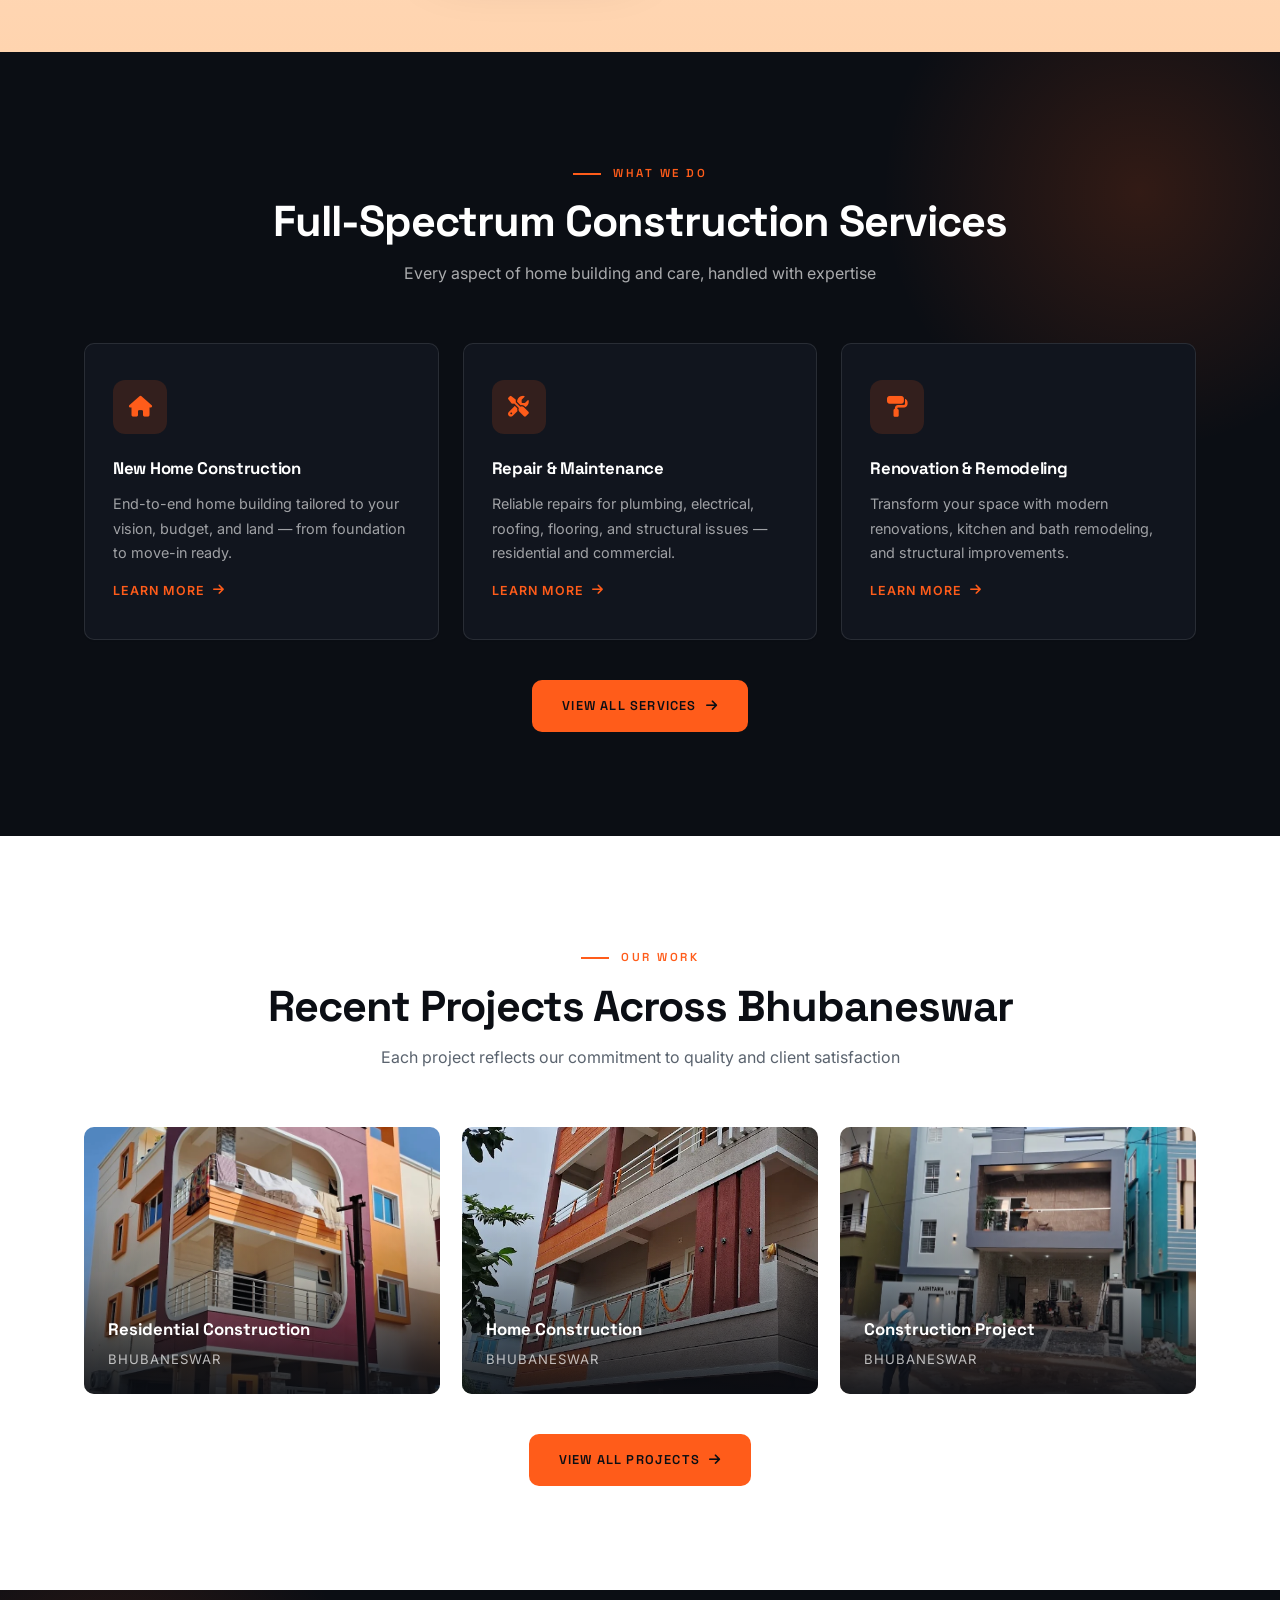
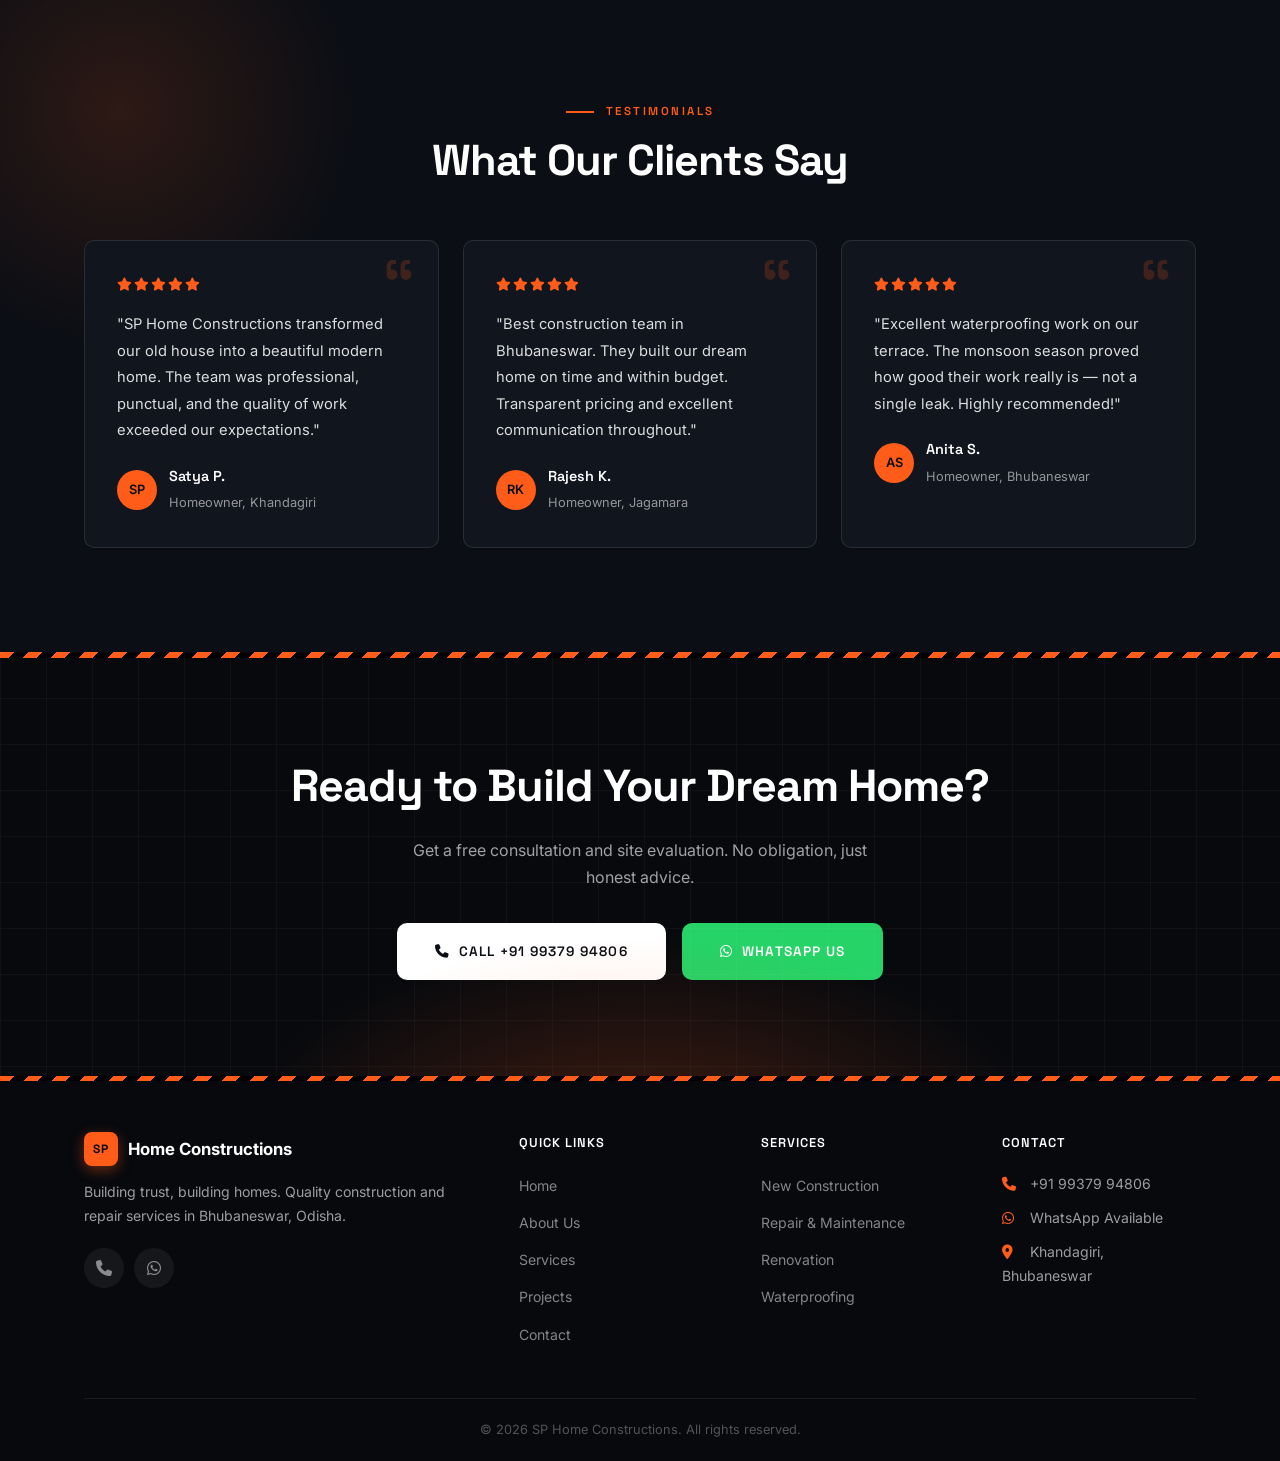
==== commit b66b9836: "Enhance hero section and update service/testimonial styles - Added a star icon to the hero badge for" ====
--- a/index.html
+++ b/index.html
@@ -126,8 +126,8 @@
       <div class="hero-overlay"></div>
       <div class="container">
         <div class="hero-content">
-          <span class="hero-badge">Bhubaneswar's Trusted Builder</span>
-          <h1>We Build Homes<br />That Last Generations</h1>
+          <span class="hero-badge"><i class="fas fa-star"></i> Bhubaneswar's Trusted Builder</span>
+          <h1>We Build Homes<br />That Last <span class="accent">Generations</span></h1>
           <p>
             From foundation to finishing, SP Home Constructions delivers quality
             craftsmanship and enduring value across Bhubaneswar.
@@ -213,7 +213,7 @@
     </section>
 
     <!-- Services Preview -->
-    <section class="section services" id="services">
+    <section class="section services services-dark" id="services">
       <div class="container">
         <div class="section-header">
           <span class="section-label">What We Do</span>
@@ -315,7 +315,7 @@
     </section>
 
     <!-- Testimonials -->
-    <section class="section testimonials" id="testimonials">
+    <section class="section testimonials testimonials-dark" id="testimonials">
       <div class="container">
         <div class="section-header">
           <span class="section-label">Testimonials</span>
--- a/css/style.css
+++ b/css/style.css
@@ -1,18 +1,29 @@
+@import url('https://fonts.googleapis.com/css2?family=Space+Grotesk:wght@400;500;600;700&family=Inter:wght@400;500;600;700&family=Caveat:wght@600;700&display=swap');
+
 :root {
-  --navy: #0F2B46;
-  --navy-light: #1E4A7A;
-  --blue: #3B82F6;
-  --blue-light: #DBEAFE;
+  --ink: #0B0E14;
+  --ink-soft: #151B26;
+  --ink-card: #11151E;
+  --ink-deep: #07090D;
   --white: #FFFFFF;
-  --bg: #F8FAFC;
-  --text: #1E293B;
-  --text-light: #64748B;
-  --border: #E2E8F0;
-  --shadow-sm: 0 1px 3px rgba(15, 43, 70, 0.06);
-  --shadow: 0 4px 20px rgba(15, 43, 70, 0.08);
-  --shadow-lg: 0 12px 40px rgba(15, 43, 70, 0.12);
-  --radius: 6px;
-  --transition: 0.3s ease;
+  --paper: #F6F4EF;
+  --accent: #FF5C1A;
+  --accent-bright: #FF6B2C;
+  --accent-deep: #E04E10;
+  --accent-soft: #FFE8DB;
+  --text: #141A22;
+  --text-light: #5A636E;
+  --border: #E7E2D8;
+  --shadow-sm: 0 1px 2px rgba(11, 14, 20, 0.06);
+  --shadow: 0 12px 32px rgba(11, 14, 20, 0.12);
+  --shadow-lg: 0 24px 60px rgba(11, 14, 20, 0.2);
+  --glow: 0 10px 28px rgba(255, 92, 26, 0.4);
+  --radius: 10px;
+  --transition: 0.3s cubic-bezier(0.22, 1, 0.36, 1);
+  --font-display: 'Space Grotesk', 'Inter', sans-serif;
+  --font-body: 'Inter', -apple-system, BlinkMacSystemFont, sans-serif;
+  --font-cursive: 'Caveat', cursive;
+  --hazard: repeating-linear-gradient(135deg, var(--accent) 0 10px, #000 10px 20px);
 }
 
 * {
@@ -26,15 +37,24 @@
 }
 
 body {
-  font-family: 'Inter', -apple-system, BlinkMacSystemFont, sans-serif;
+  font-family: var(--font-body);
   color: var(--text);
   line-height: 1.7;
   background: var(--white);
   -webkit-font-smoothing: antialiased;
 }
 
+h1, h2, h3, h4 {
+  font-family: var(--font-display);
+}
+
+:focus-visible {
+  outline: 2px solid var(--accent);
+  outline-offset: 2px;
+}
+
 .container {
-  max-width: 1140px;
+  max-width: 1160px;
   margin: 0 auto;
   padding: 0 24px;
 }
@@ -52,8 +72,9 @@
   left: 0;
   width: 100%;
   z-index: 1000;
-  background: #fff;
-  border-bottom: 1px solid var(--border);
+  background: rgba(11, 14, 20, 0.88);
+  backdrop-filter: blur(14px);
+  border-bottom: 1px solid rgba(255, 255, 255, 0.08);
   transition: var(--transition);
 }
 
@@ -61,7 +82,7 @@
   display: flex;
   align-items: center;
   justify-content: space-between;
-  height: 72px;
+  height: 74px;
 }
 
 .logo {
@@ -73,46 +94,66 @@
 }
 
 .logo-mark {
+  font-family: var(--font-display);
   font-weight: 700;
-  font-size: 0.8rem;
+  font-size: 0.85rem;
   letter-spacing: 1px;
-  width: 36px;
-  height: 36px;
-  background: var(--navy);
-  color: #fff;
+  width: 38px;
+  height: 38px;
+  background: var(--accent);
+  color: var(--ink);
   display: flex;
   align-items: center;
   justify-content: center;
+  border-radius: 8px;
+  box-shadow: 0 4px 14px rgba(255, 92, 26, 0.4);
 }
 
 .logo-text {
+  font-weight: 700;
+  font-size: 1.02rem;
+  color: #fff;
+  letter-spacing: -0.2px;
+}
+
+.nav {
+  display: flex;
+  align-items: center;
+}
+
+.nav ul {
+  display: flex;
+  list-style: none;
+  gap: 34px;
+}
+
+.nav a {
+  position: relative;
+  text-decoration: none;
+  color: rgba(255, 255, 255, 0.72);
+  font-weight: 500;
+  font-size: 0.88rem;
+  transition: color 0.3s;
+}
+
+.nav a:hover {
+  color: var(--accent);
+}
+
+.nav a.active {
+  color: var(--accent);
   font-weight: 600;
-  font-size: 1.05rem;
-  color: var(--navy-light);
-  letter-spacing: -0.3px;
-}
-
-.nav {
-  display: flex;
-  align-items: center;
-}
-
-.nav ul {
-  display: flex;
-  list-style: none;
-  gap: 32px;
-}
-
-.nav a {
-  text-decoration: none;
-  color: var(--text-light);
-  font-weight: 500;
-  font-size: 0.9rem;
-  transition: color 0.3s;
-}
-
-.nav a:hover {
-  color: var(--blue);
+}
+
+.nav a.active::after {
+  content: '';
+  position: absolute;
+  left: 0;
+  right: 0;
+  bottom: -7px;
+  height: 2px;
+  border-radius: 2px;
+  background: var(--accent);
 }
 
 .hamburger {
@@ -129,7 +170,7 @@
   display: block;
   width: 22px;
   height: 2px;
-  background: var(--navy);
+  background: #fff;
   margin: 5px 0;
   transition: var(--transition);
 }
@@ -159,12 +200,34 @@
   position: absolute;
   inset: 0;
   background: url('../images/hero-bg.webp') center 30%/cover no-repeat;
+  transform: scale(1.05);
+  animation: heroZoom 18s ease-in-out infinite alternate;
+}
+
+@keyframes heroZoom {
+  from { transform: scale(1.05); }
+  to { transform: scale(1.12); }
 }
 
 .hero-overlay {
   position: absolute;
   inset: 0;
-  background: linear-gradient(135deg, rgba(15,43,70,0.95) 0%, rgba(15,43,70,0.75) 100%);
+  background:
+    linear-gradient(120deg, rgba(11, 14, 20, 0.97) 15%, rgba(11, 14, 20, 0.75) 55%, rgba(255, 92, 26, 0.16) 100%),
+    linear-gradient(rgba(255, 255, 255, 0.045) 1px, transparent 1px),
+    linear-gradient(90deg, rgba(255, 255, 255, 0.045) 1px, transparent 1px);
+  background-size: auto, 46px 46px, 46px 46px;
+}
+
+.hero::after {
+  content: '';
+  position: absolute;
+  left: -160px;
+  bottom: -160px;
+  width: 480px;
+  height: 480px;
+  background: radial-gradient(circle, rgba(255, 92, 26, 0.22) 0%, transparent 70%);
+  pointer-events: none;
 }
 
 .hero .container {
@@ -174,36 +237,48 @@
 }
 
 .hero-content {
-  max-width: 620px;
-  padding: 120px 0 180px;
+  max-width: 640px;
+  padding: 140px 0 80px;
 }
 
 .hero-badge {
-  display: inline-block;
-  padding: 8px 20px;
-  background: rgba(59,130,246,0.15);
-  font-size: 0.78rem;
+  display: inline-flex;
+  align-items: center;
+  gap: 8px;
+  padding: 8px 18px;
+  background: rgba(255, 92, 26, 0.14);
+  border: 1px solid rgba(255, 92, 26, 0.45);
+  border-radius: 999px;
+  font-size: 0.72rem;
   font-weight: 600;
-  color: var(--blue);
-  letter-spacing: 1px;
+  color: #FFB691;
+  letter-spacing: 1.5px;
   text-transform: uppercase;
+  margin-bottom: 26px;
+}
+
+.hero-badge i {
+  color: var(--accent);
+}
+
+.hero-content h1 {
+  font-size: clamp(2.7rem, 5.8vw, 4.4rem);
+  font-weight: 700;
+  line-height: 1.02;
+  color: #fff;
   margin-bottom: 24px;
-}
-
-.hero-content h1 {
-  font-size: 3.5rem;
-  font-weight: 700;
-  line-height: 1.1;
-  color: #fff;
-  margin-bottom: 20px;
-  letter-spacing: -0.5px;
+  letter-spacing: -1.5px;
+}
+
+.hero-content h1 .accent {
+  color: var(--accent);
 }
 
 .hero-content p {
   font-size: 1.05rem;
   line-height: 1.8;
-  color: rgba(255,255,255,0.7);
-  margin-bottom: 32px;
+  color: rgba(255, 255, 255, 0.75);
+  margin-bottom: 34px;
   max-width: 480px;
 }
 
@@ -211,47 +286,98 @@
   display: flex;
   gap: 16px;
   flex-wrap: wrap;
+}
+
+.hero-stats {
+  display: flex;
+  flex-wrap: wrap;
+  margin-top: 56px;
+  padding-top: 28px;
+  border-top: 1px solid rgba(255, 255, 255, 0.14);
+}
+
+.hero-stat {
+  text-align: left;
+  padding-right: 36px;
+}
+
+.hero-stat + .hero-stat {
+  padding-left: 36px;
+  border-left: 1px solid rgba(255, 255, 255, 0.14);
+}
+
+.hero-stat .stat-number {
+  font-size: 2.1rem;
+  font-weight: 700;
+  color: var(--accent);
+  display: block;
+  line-height: 1.15;
+}
+
+.hero-stat .stat-label {
+  font-size: 0.72rem;
+  color: rgba(255, 255, 255, 0.62);
+  text-transform: uppercase;
+  letter-spacing: 1px;
+  display: block;
+  margin-top: 4px;
 }
 
 /* Buttons */
 .btn {
   display: inline-flex;
   align-items: center;
-  gap: 8px;
-  padding: 14px 32px;
-  font-size: 0.9rem;
+  justify-content: center;
+  gap: 9px;
+  padding: 15px 30px;
+  font-family: var(--font-display);
+  font-size: 0.8rem;
   font-weight: 600;
+  letter-spacing: 1.2px;
+  text-transform: uppercase;
   text-decoration: none;
   border: none;
   cursor: pointer;
   transition: var(--transition);
-  font-family: 'Inter', sans-serif;
+  border-radius: var(--radius);
 }
 
 .btn-lg {
-  padding: 16px 36px;
-  font-size: 0.95rem;
+  padding: 17px 38px;
+  font-size: 0.85rem;
 }
 
 .btn-primary {
-  background: var(--blue);
-  color: #fff;
+  background: var(--accent);
+  color: var(--ink);
 }
 
 .btn-primary:hover {
-  background: #2563EB;
-  transform: translateY(-1px);
-  box-shadow: 0 4px 16px rgba(59,130,246,0.3);
+  background: var(--accent-bright);
+  transform: translateY(-3px);
+  box-shadow: var(--glow);
 }
 
 .btn-ghost {
   background: transparent;
+  color: var(--ink);
+  border: 2px solid var(--ink);
+}
+
+.btn-ghost:hover {
+  background: var(--ink);
   color: #fff;
-  border: 1px solid rgba(255,255,255,0.2);
-}
-
-.btn-ghost:hover {
-  border-color: rgba(255,255,255,0.5);
+}
+
+.hero .btn-ghost {
+  color: #fff;
+  border-color: rgba(255, 255, 255, 0.45);
+}
+
+.hero .btn-ghost:hover {
+  background: #fff;
+  border-color: #fff;
+  color: var(--ink);
 }
 
 .btn-whatsapp {
@@ -261,13 +387,13 @@
 
 .btn-whatsapp:hover {
   background: #1da851;
-  transform: translateY(-1px);
-  box-shadow: 0 4px 16px rgba(37,211,102,0.3);
+  transform: translateY(-3px);
+  box-shadow: 0 12px 30px rgba(37, 211, 102, 0.4);
 }
 
 /* Section */
 .section {
-  padding: 96px 0;
+  padding: 104px 0;
 }
 
 .section-header {
@@ -276,34 +402,61 @@
 }
 
 .section-label {
-  display: inline-block;
-  font-size: 0.75rem;
+  display: inline-flex;
+  align-items: center;
+  gap: 12px;
+  font-family: var(--font-display);
+  font-size: 0.72rem;
   font-weight: 600;
-  color: var(--blue);
-  letter-spacing: 2px;
+  color: var(--accent);
+  letter-spacing: 2.5px;
   text-transform: uppercase;
-  margin-bottom: 12px;
+  margin-bottom: 14px;
+}
+
+.section-label::before {
+  content: '';
+  width: 28px;
+  height: 2px;
+  background: var(--accent);
 }
 
 .section-header h2 {
-  font-size: 2.2rem;
+  font-size: clamp(1.9rem, 3.4vw, 2.7rem);
   font-weight: 700;
-  color: var(--navy);
-  line-height: 1.25;
-  margin-bottom: 12px;
-  letter-spacing: -0.3px;
+  color: var(--ink);
+  line-height: 1.12;
+  margin-bottom: 14px;
+  letter-spacing: -1px;
 }
 
 .section-header p {
   color: var(--text-light);
   font-size: 1rem;
-  max-width: 540px;
+  max-width: 560px;
   margin: 0 auto;
 }
 
 /* About */
 .about {
-  background: var(--white);
+  background: linear-gradient(180deg, #FFE7D1 0%, #FFD4AF 100%);
+  position: relative;
+  overflow: hidden;
+}
+
+.about::before {
+  content: '';
+  position: absolute;
+  top: -100px;
+  left: -100px;
+  width: 380px;
+  height: 380px;
+  background: radial-gradient(circle, rgba(255, 92, 26, 0.16) 0%, transparent 70%);
+  pointer-events: none;
+}
+
+.about .container {
+  position: relative;
 }
 
 .about-grid {
@@ -319,18 +472,32 @@
 
 .about-image-main {
   overflow: hidden;
+  border-radius: var(--radius);
   box-shadow: var(--shadow-lg);
+  position: relative;
+}
+
+.about-image-main::before {
+  content: '';
+  position: absolute;
+  bottom: -14px;
+  right: -14px;
+  width: 100%;
+  height: 100%;
+  background: var(--ink);
+  border-radius: var(--radius);
+  z-index: -1;
 }
 
 .about-image-main img {
   width: 100%;
   height: 460px;
   object-fit: cover;
-  transition: transform 0.5s;
+  transition: transform 0.6s ease;
 }
 
 .about-image-main:hover img {
-  transform: scale(1.03);
+  transform: scale(1.04);
 }
 
 .about-image-accent {
@@ -339,8 +506,9 @@
   right: -28px;
   width: 200px;
   overflow: hidden;
+  border-radius: var(--radius);
   box-shadow: var(--shadow-lg);
-  border: 3px solid #fff;
+  border: 4px solid var(--white);
 }
 
 .about-image-accent img {
@@ -350,12 +518,13 @@
 }
 
 .about-text h2 {
-  font-size: 2rem;
+  font-family: var(--font-cursive);
+  font-size: 2.8rem;
   font-weight: 700;
-  color: var(--navy);
-  line-height: 1.3;
-  margin-bottom: 20px;
-  letter-spacing: -0.3px;
+  color: var(--ink);
+  line-height: 1.15;
+  margin-bottom: 22px;
+  letter-spacing: 0;
 }
 
 .about-text p {
@@ -370,26 +539,26 @@
   gap: 24px;
   margin-top: 28px;
   padding-top: 24px;
-  border-top: 1px solid var(--border);
+  border-top: 1px solid rgba(11, 14, 20, 0.15);
 }
 
 .feature {
   display: flex;
   align-items: center;
   gap: 10px;
-  font-weight: 500;
-  color: var(--navy);
+  font-weight: 600;
+  color: var(--ink);
   font-size: 0.9rem;
 }
 
 .feature i {
-  color: var(--blue);
+  color: var(--accent-deep);
   font-size: 1rem;
 }
 
-/* Services */
+/* Services (light default for services.html) */
 .services {
-  background: var(--bg);
+  background: var(--paper);
 }
 
 .services-grid {
@@ -399,35 +568,65 @@
 }
 
 .service-card {
+  position: relative;
   background: #fff;
   padding: 36px 28px;
   box-shadow: var(--shadow-sm);
   transition: var(--transition);
   border: 1px solid var(--border);
+  border-radius: var(--radius);
+}
+
+.service-card::after {
+  content: '';
+  position: absolute;
+  top: 0;
+  left: 20px;
+  right: 20px;
+  height: 3px;
+  background: var(--accent);
+  border-radius: 0 0 4px 4px;
+  transform: scaleX(0);
+  transform-origin: left;
+  transition: transform 0.35s ease;
 }
 
 .service-card:hover {
   box-shadow: var(--shadow);
-  border-color: var(--blue);
+  border-color: var(--accent);
+  transform: translateY(-6px);
+}
+
+.service-card:hover::after {
+  transform: scaleX(1);
 }
 
 .service-icon {
-  width: 56px;
-  height: 56px;
-  background: var(--blue-light);
+  width: 54px;
+  height: 54px;
+  background: var(--accent-soft);
   display: flex;
   align-items: center;
   justify-content: center;
   margin: 0 0 20px;
   font-size: 1.3rem;
-  color: var(--blue);
+  color: var(--accent-deep);
+  border-radius: 12px;
+  transition: background 0.3s ease, color 0.3s ease, transform 0.3s ease;
+}
+
+.service-card:hover .service-icon {
+  background: var(--accent);
+  color: var(--ink);
+  transform: scale(1.05) rotate(-4deg);
 }
 
 .service-card h3 {
-  font-size: 1.1rem;
-  font-weight: 600;
-  color: var(--navy);
+  font-size: 1.05rem;
+  font-weight: 700;
+  color: var(--ink);
   margin-bottom: 10px;
+  letter-spacing: -0.3px;
 }
 
 .service-card p {
@@ -437,17 +636,99 @@
 }
 
 .service-link {
-  display: inline-block;
+  display: inline-flex;
+  align-items: center;
+  gap: 8px;
   margin-top: 14px;
-  color: var(--blue);
+  color: var(--accent-deep);
   font-weight: 600;
-  font-size: 0.85rem;
+  font-size: 0.78rem;
+  letter-spacing: 1px;
+  text-transform: uppercase;
   text-decoration: none;
   transition: color 0.2s;
 }
 
 .service-link:hover {
-  color: var(--navy);
+  color: var(--ink);
+}
+
+.service-link i {
+  transition: transform 0.25s;
+}
+
+.service-link:hover i {
+  transform: translateX(4px);
+}
+
+/* Services (dark variant, homepage) */
+.services-dark {
+  background: var(--ink);
+  position: relative;
+  overflow: hidden;
+}
+
+.services-dark::before {
+  content: '';
+  position: absolute;
+  top: -120px;
+  right: -120px;
+  width: 520px;
+  height: 520px;
+  background: radial-gradient(circle, rgba(255, 92, 26, 0.16) 0%, transparent 70%);
+  pointer-events: none;
+}
+
+.services-dark .container {
+  position: relative;
+}
+
+.services-dark .section-label {
+  color: var(--accent);
+}
+
+.services-dark .section-header h2 {
+  color: #fff;
+}
+
+.services-dark .section-header p {
+  color: rgba(255, 255, 255, 0.65);
+}
+
+.services-dark .service-card {
+  background: var(--ink-card);
+  border-color: rgba(255, 255, 255, 0.1);
+}
+
+.services-dark .service-card:hover {
+  border-color: rgba(255, 92, 26, 0.6);
+  box-shadow: 0 20px 45px rgba(0, 0, 0, 0.4);
+}
+
+.services-dark .service-card h3 {
+  color: #fff;
+}
+
+.services-dark .service-card p {
+  color: rgba(255, 255, 255, 0.6);
+}
+
+.services-dark .service-icon {
+  background: rgba(255, 92, 26, 0.14);
+  color: var(--accent);
+}
+
+.services-dark .service-card:hover .service-icon {
+  background: var(--accent);
+  color: var(--ink);
+}
+
+.services-dark .service-link {
+  color: var(--accent);
+}
+
+.services-dark .service-link:hover {
+  color: var(--accent-bright);
 }
 
 /* Projects */
@@ -458,7 +739,7 @@
 .projects-grid {
   display: grid;
   grid-template-columns: repeat(3, 1fr);
-  gap: 20px;
+  gap: 22px;
 }
 
 .project-card {
@@ -466,6 +747,7 @@
   overflow: hidden;
   cursor: pointer;
   aspect-ratio: 4 / 3;
+  border-radius: var(--radius);
 }
 
 .project-img {
@@ -477,44 +759,57 @@
   width: 100%;
   height: 100%;
   object-fit: cover;
-  transition: transform 0.5s;
+  transition: transform 0.6s ease;
 }
 
 .project-card:hover .project-img img {
-  transform: scale(1.06);
+  transform: scale(1.08);
 }
 
 .project-overlay {
   position: absolute;
   inset: 0;
-  background: linear-gradient(to top, rgba(15,43,70,0.85) 0%, transparent 50%);
+  background: linear-gradient(to top, rgba(11, 14, 20, 0.9) 0%, rgba(11, 14, 20, 0.2) 45%, transparent 70%);
   display: flex;
   flex-direction: column;
   justify-content: flex-end;
   padding: 24px;
-  opacity: 0;
-  transition: opacity 0.3s;
-}
-
-.project-card:hover .project-overlay {
-  opacity: 1;
+  transition: background 0.3s ease;
 }
 
 .project-overlay h3 {
   color: #fff;
   font-size: 1.05rem;
-  font-weight: 600;
+  font-weight: 700;
 }
 
 .project-overlay p {
-  color: rgba(255,255,255,0.65);
-  font-size: 0.85rem;
+  color: rgba(255, 255, 255, 0.7);
+  font-size: 0.82rem;
   margin-top: 4px;
-}
-
-/* Testimonials */
+  text-transform: uppercase;
+  letter-spacing: 1px;
+}
+
+.project-card::after {
+  content: '';
+  position: absolute;
+  top: 0;
+  left: 0;
+  right: 0;
+  height: 3px;
+  background: var(--accent);
+  transform: scaleX(0);
+  transition: transform 0.35s ease;
+}
+
+.project-card:hover::after {
+  transform: scaleX(1);
+}
+
+/* Testimonials (light default) */
 .testimonials {
-  background: var(--bg);
+  background: var(--paper);
 }
 
 .testimonials-grid {
@@ -524,25 +819,41 @@
 }
 
 .testimonial-card {
+  position: relative;
   background: #fff;
   padding: 32px;
   box-shadow: var(--shadow-sm);
   border: 1px solid var(--border);
+  border-radius: var(--radius);
   transition: var(--transition);
+}
+
+.testimonial-card::before {
+  content: '\201C';
+  position: absolute;
+  top: 8px;
+  right: 22px;
+  font-family: var(--font-display);
+  font-size: 5rem;
+  line-height: 1;
+  color: var(--accent-soft);
+  pointer-events: none;
 }
 
 .testimonial-card:hover {
   box-shadow: var(--shadow);
+  transform: translateY(-6px);
 }
 
 .testimonial-stars {
-  color: #F59E0B;
+  color: var(--accent);
   margin-bottom: 16px;
-  font-size: 0.8rem;
+  font-size: 0.82rem;
   letter-spacing: 2px;
 }
 
 .testimonial-card > p {
+  position: relative;
   color: var(--text);
   font-size: 0.92rem;
   line-height: 1.8;
@@ -558,19 +869,20 @@
 .author-avatar {
   width: 40px;
   height: 40px;
-  background: var(--navy);
+  background: var(--ink);
   color: #fff;
   display: flex;
   align-items: center;
   justify-content: center;
   font-weight: 600;
   font-size: 0.8rem;
+  border-radius: 50%;
 }
 
 .testimonial-author h4 {
   font-size: 0.9rem;
   font-weight: 600;
-  color: var(--navy);
+  color: var(--ink);
 }
 
 .testimonial-author span {
@@ -578,24 +890,111 @@
   color: var(--text-light);
 }
 
+/* Testimonials (dark variant, homepage) */
+.testimonials-dark {
+  background: var(--ink);
+  position: relative;
+  overflow: hidden;
+}
+
+.testimonials-dark::before {
+  content: '';
+  position: absolute;
+  top: -120px;
+  left: -120px;
+  width: 480px;
+  height: 480px;
+  background: radial-gradient(circle, rgba(255, 92, 26, 0.14) 0%, transparent 70%);
+  pointer-events: none;
+}
+
+.testimonials-dark .container {
+  position: relative;
+}
+
+.testimonials-dark .section-header h2 {
+  color: #fff;
+}
+
+.testimonials-dark .section-header p {
+  color: rgba(255, 255, 255, 0.65);
+}
+
+.testimonials-dark .testimonial-card {
+  background: var(--ink-card);
+  border-color: rgba(255, 255, 255, 0.1);
+}
+
+.testimonials-dark .testimonial-card::before {
+  color: rgba(255, 92, 26, 0.2);
+}
+
+.testimonials-dark .testimonial-card:hover {
+  border-color: rgba(255, 92, 26, 0.5);
+  box-shadow: 0 20px 45px rgba(0, 0, 0, 0.4);
+}
+
+.testimonials-dark .testimonial-card > p {
+  color: rgba(255, 255, 255, 0.85);
+}
+
+.testimonials-dark .testimonial-author h4 {
+  color: #fff;
+}
+
+.testimonials-dark .testimonial-author span {
+  color: rgba(255, 255, 255, 0.55);
+}
+
+.testimonials-dark .author-avatar {
+  background: var(--accent);
+  color: var(--ink);
+}
+
 /* CTA Banner */
 .cta-banner {
-  padding: 80px 0;
-  background: var(--navy);
+  padding: 96px 0;
+  background: var(--ink-deep);
   text-align: center;
+  position: relative;
+  overflow: hidden;
+}
+
+.cta-banner::before {
+  content: '';
+  position: absolute;
+  top: 0;
+  left: 0;
+  right: 0;
+  height: 6px;
+  background: var(--hazard);
+}
+
+.cta-banner::after {
+  content: '';
+  position: absolute;
+  inset: 0;
+  background:
+    radial-gradient(600px 320px at 50% 120%, rgba(255, 92, 26, 0.25), transparent 70%),
+    linear-gradient(rgba(255, 255, 255, 0.03) 1px, transparent 1px),
+    linear-gradient(90deg, rgba(255, 255, 255, 0.03) 1px, transparent 1px);
+  background-size: auto, 46px 46px, 46px 46px;
+  pointer-events: none;
 }
 
 .cta-banner h2 {
-  font-size: 2rem;
+  position: relative;
+  font-size: clamp(1.9rem, 3.6vw, 2.8rem);
   color: #fff;
   font-weight: 700;
   margin-bottom: 12px;
-  letter-spacing: -0.3px;
+  letter-spacing: -1px;
 }
 
 .cta-banner p {
+  position: relative;
   font-size: 1rem;
-  color: rgba(255,255,255,0.6);
+  color: rgba(255, 255, 255, 0.62);
   margin-bottom: 32px;
   max-width: 480px;
   margin-left: auto;
@@ -603,6 +1002,7 @@
 }
 
 .cta-actions {
+  position: relative;
   display: flex;
   gap: 16px;
   justify-content: center;
@@ -611,12 +1011,12 @@
 
 .cta-banner .btn-primary {
   background: #fff;
-  color: var(--navy);
+  color: var(--ink);
 }
 
 .cta-banner .btn-primary:hover {
-  background: var(--blue-light);
-  box-shadow: none;
+  background: var(--accent-soft);
+  box-shadow: 0 12px 30px rgba(255, 255, 255, 0.2);
 }
 
 /* Contact */
@@ -634,9 +1034,9 @@
 .contact-info h2 {
   font-size: 2rem;
   font-weight: 700;
-  color: var(--navy);
+  color: var(--ink);
   margin-bottom: 12px;
-  letter-spacing: -0.3px;
+  letter-spacing: -1px;
 }
 
 .contact-info > p {
@@ -658,21 +1058,22 @@
 }
 
 .contact-icon {
-  width: 44px;
-  height: 44px;
-  background: var(--blue-light);
+  width: 46px;
+  height: 46px;
+  background: var(--accent-soft);
   display: flex;
   align-items: center;
   justify-content: center;
-  color: var(--blue);
+  color: var(--accent-deep);
   font-size: 1rem;
   flex-shrink: 0;
+  border-radius: 12px;
 }
 
 .contact-item h4 {
   font-size: 0.9rem;
   font-weight: 600;
-  color: var(--navy);
+  color: var(--ink);
   margin-bottom: 2px;
 }
 
@@ -685,50 +1086,21 @@
 }
 
 .contact-item a:hover {
-  color: var(--blue);
-}
-
-/* Contact Stats (moved from hero) */
-.hero-stats {
-  display: flex;
-  gap: 24px;
-  padding: 32px 0 0;
-  flex-wrap: wrap;
-  justify-content: center;
-}
-
-.hero-stat {
-  text-align: center;
-}
-
-.hero-stat .stat-number {
-  font-size: 1.4rem;
-  font-weight: 700;
-  color: #fff;
-  display: block;
-  line-height: 1.2;
-}
-
-.hero-stat .stat-label {
-  font-size: 0.68rem;
-  color: rgba(255,255,255,0.6);
-  text-transform: uppercase;
-  letter-spacing: 0.5px;
-  display: block;
-  margin-top: 2px;
+  color: var(--accent);
 }
 
 /* Contact Form */
 .contact-form {
-  background: var(--bg);
+  background: var(--paper);
   padding: 40px;
   border: 1px solid var(--border);
+  border-radius: var(--radius);
 }
 
 .contact-form h3 {
   font-size: 1.15rem;
-  font-weight: 600;
-  color: var(--navy);
+  font-weight: 700;
+  color: var(--ink);
   margin-bottom: 24px;
 }
 
@@ -745,19 +1117,20 @@
   padding: 14px 16px;
   border: 1px solid var(--border);
   font-size: 0.9rem;
-  font-family: 'Inter', sans-serif;
+  font-family: var(--font-body);
   background: #fff;
   outline: none;
-  transition: border-color 0.2s;
+  transition: border-color 0.2s, box-shadow 0.2s;
   color: var(--text);
   margin-bottom: 16px;
+  border-radius: 8px;
 }
 
 .contact-form input:focus,
 .contact-form select:focus,
 .contact-form textarea:focus {
-  border-color: var(--blue);
-  box-shadow: 0 0 0 3px rgba(59,130,246,0.1);
+  border-color: var(--accent);
+  box-shadow: 0 0 0 4px rgba(255, 92, 26, 0.14);
 }
 
 .contact-form button {
@@ -769,7 +1142,7 @@
   margin-top: 16px;
   padding: 12px 16px;
   font-size: 0.85rem;
-  border-radius: var(--radius);
+  border-radius: 8px;
   display: none;
 }
 
@@ -793,13 +1166,25 @@
   height: 380px;
   border: none;
   display: block;
+  border-radius: var(--radius);
 }
 
 /* Footer */
 .footer {
-  background: var(--navy);
-  color: rgba(255,255,255,0.6);
+  background: var(--ink-deep);
+  color: rgba(255, 255, 255, 0.6);
   padding: 56px 0 0;
+  position: relative;
+}
+
+.footer::before {
+  content: '';
+  position: absolute;
+  top: 0;
+  left: 0;
+  right: 0;
+  height: 5px;
+  background: var(--hazard);
 }
 
 .footer-grid {
@@ -814,9 +1199,15 @@
   align-items: center;
   gap: 10px;
   font-size: 1.05rem;
-  font-weight: 600;
+  font-weight: 700;
   color: #fff;
   margin-bottom: 14px;
+}
+
+.footer-logo .logo-mark {
+  width: 34px;
+  height: 34px;
+  font-size: 0.75rem;
 }
 
 .footer-brand p {
@@ -831,20 +1222,22 @@
 }
 
 .footer-social a {
-  width: 38px;
-  height: 38px;
-  background: rgba(255,255,255,0.06);
+  width: 40px;
+  height: 40px;
+  background: rgba(255, 255, 255, 0.06);
   display: flex;
   align-items: center;
   justify-content: center;
-  color: rgba(255,255,255,0.5);
+  color: rgba(255, 255, 255, 0.5);
   text-decoration: none;
   transition: var(--transition);
+  border-radius: 50%;
 }
 
 .footer-social a:hover {
-  background: var(--blue);
-  color: #fff;
+  background: var(--accent);
+  color: var(--ink);
+  transform: translateY(-2px);
 }
 
 .footer-links h4,
@@ -866,14 +1259,15 @@
 }
 
 .footer-links a {
-  color: rgba(255,255,255,0.5);
+  color: rgba(255, 255, 255, 0.5);
   text-decoration: none;
   font-size: 0.88rem;
-  transition: color 0.2s;
+  transition: color 0.2s, padding-left 0.2s;
 }
 
 .footer-links a:hover {
-  color: var(--blue);
+  color: var(--accent);
+  padding-left: 4px;
 }
 
 .footer-contact p {
@@ -883,16 +1277,16 @@
 
 .footer-contact i {
   margin-right: 8px;
-  color: var(--blue);
+  color: var(--accent);
   width: 16px;
 }
 
 .footer-bottom {
-  border-top: 1px solid rgba(255,255,255,0.06);
+  border-top: 1px solid rgba(255, 255, 255, 0.08);
   padding: 20px 0;
   text-align: center;
   font-size: 0.8rem;
-  color: rgba(255,255,255,0.3);
+  color: rgba(255, 255, 255, 0.3);
 }
 
 /* WhatsApp Float */
@@ -900,22 +1294,23 @@
   position: fixed;
   bottom: 24px;
   right: 24px;
-  width: 52px;
-  height: 52px;
+  width: 56px;
+  height: 56px;
   background: #25d366;
   display: flex;
   align-items: center;
   justify-content: center;
   color: #fff;
   font-size: 1.4rem;
-  box-shadow: 0 4px 16px rgba(37,211,102,0.35);
+  box-shadow: 0 8px 24px rgba(37, 211, 102, 0.45);
   z-index: 999;
   transition: var(--transition);
   text-decoration: none;
+  border-radius: 50%;
 }
 
 .whatsapp-float:hover {
-  transform: scale(1.05);
+  transform: scale(1.08);
 }
 
 /* Animations */
@@ -930,6 +1325,363 @@
   transform: translateY(0);
 }
 
+/* Page hero (interior pages) */
+.page-hero {
+  background: var(--ink);
+  padding: 150px 0 80px;
+  text-align: center;
+  position: relative;
+  overflow: hidden;
+}
+
+.page-hero::before {
+  content: '';
+  position: absolute;
+  inset: 0;
+  background:
+    linear-gradient(rgba(255, 255, 255, 0.04) 1px, transparent 1px),
+    linear-gradient(90deg, rgba(255, 255, 255, 0.04) 1px, transparent 1px),
+    radial-gradient(600px 300px at 80% 120%, rgba(255, 92, 26, 0.18), transparent 70%);
+  background-size: 46px 46px, 46px 46px, auto;
+  pointer-events: none;
+}
+
+.page-hero::after {
+  content: '';
+  position: absolute;
+  top: 0;
+  left: 0;
+  right: 0;
+  height: 5px;
+  background: var(--hazard);
+}
+
+.page-hero .container {
+  position: relative;
+  z-index: 1;
+}
+
+.page-hero .breadcrumb {
+  color: rgba(255, 255, 255, 0.5);
+  font-size: 0.8rem;
+  margin-bottom: 14px;
+  letter-spacing: 0.3px;
+}
+
+.page-hero .breadcrumb a {
+  color: #FFB691;
+  text-decoration: none;
+}
+
+.page-hero .breadcrumb a:hover {
+  text-decoration: underline;
+}
+
+.page-hero h1 {
+  color: #fff;
+  font-size: 2.4rem;
+  font-weight: 700;
+  letter-spacing: -1px;
+  line-height: 1.25;
+}
+
+.page-hero p {
+  color: rgba(255, 255, 255, 0.65);
+  max-width: 600px;
+  margin: 14px auto 0;
+  font-size: 0.95rem;
+  line-height: 1.7;
+}
+
+/* Active nav link */
+.nav a.active {
+  color: var(--accent);
+  font-weight: 600;
+}
+
+/* Section action link */
+.section-action {
+  text-align: center;
+  margin-top: 40px;
+}
+
+/* Service detail pages */
+.service-detail-grid {
+  display: grid;
+  grid-template-columns: 1fr 1fr;
+  gap: 56px;
+  align-items: start;
+}
+
+.service-detail-text h2 {
+  font-size: 1.6rem;
+  font-weight: 700;
+  color: var(--ink);
+  margin-bottom: 14px;
+  letter-spacing: -0.5px;
+}
+
+.service-detail-text > p {
+  color: var(--text-light);
+  font-size: 0.95rem;
+  line-height: 1.8;
+  margin-bottom: 14px;
+}
+
+.check-list {
+  list-style: none;
+  margin-top: 18px;
+}
+
+.check-list li {
+  padding: 7px 0;
+  display: flex;
+  gap: 12px;
+  align-items: flex-start;
+  font-size: 0.92rem;
+  color: var(--text);
+}
+
+.check-list i {
+  color: var(--accent);
+  margin-top: 4px;
+  flex-shrink: 0;
+}
+
+.service-detail-side .service-card {
+  margin-bottom: 16px;
+}
+
+.side-card {
+  background: var(--paper);
+  border: 1px solid var(--border);
+  padding: 28px;
+  border-radius: var(--radius);
+}
+
+.side-card h3 {
+  font-size: 1rem;
+  font-weight: 600;
+  color: var(--ink);
+  margin-bottom: 14px;
+}
+
+.side-card ul {
+  list-style: none;
+}
+
+.side-card li {
+  padding: 8px 0;
+  font-size: 0.88rem;
+  color: var(--text-light);
+  border-bottom: 1px solid var(--border);
+  display: flex;
+  align-items: center;
+  gap: 10px;
+}
+
+.side-card li:last-child {
+  border-bottom: none;
+}
+
+.side-card li i {
+  color: var(--accent);
+  width: 18px;
+  text-align: center;
+}
+
+.side-card a {
+  color: var(--text-light);
+  text-decoration: none;
+}
+
+.side-card a:hover {
+  color: var(--accent);
+}
+
+/* Process steps */
+.process-grid {
+  display: grid;
+  grid-template-columns: repeat(4, 1fr);
+  gap: 20px;
+  margin-top: 36px;
+}
+
+.process-step {
+  background: #fff;
+  border: 1px solid var(--border);
+  border-top: 3px solid var(--accent);
+  padding: 24px;
+  box-shadow: var(--shadow-sm);
+  transition: var(--transition);
+  border-radius: var(--radius);
+}
+
+.process-step:hover {
+  box-shadow: var(--shadow);
+  transform: translateY(-5px);
+}
+
+.process-step .step-num {
+  color: var(--accent);
+  font-weight: 600;
+  font-size: 0.75rem;
+  letter-spacing: 1.5px;
+  text-transform: uppercase;
+}
+
+.process-step h3 {
+  font-size: 0.95rem;
+  margin: 10px 0 6px;
+  color: var(--ink);
+  font-weight: 600;
+}
+
+.process-step p {
+  font-size: 0.85rem;
+  color: var(--text-light);
+  line-height: 1.6;
+}
+
+/* FAQ */
+.faq-item {
+  background: #fff;
+  border: 1px solid var(--border);
+  padding: 20px 24px;
+  margin-bottom: 12px;
+  border-radius: var(--radius);
+}
+
+.faq-item summary {
+  font-weight: 600;
+  color: var(--ink);
+  cursor: pointer;
+  font-size: 0.95rem;
+  outline: none;
+}
+
+.faq-item summary::-webkit-details-marker {
+  display: none;
+}
+
+.faq-item p {
+  margin-top: 12px;
+  font-size: 0.9rem;
+  color: var(--text-light);
+  line-height: 1.7;
+}
+
+/* Values grid (about) */
+.values {
+  background: linear-gradient(180deg, #FFF4EC 0%, #FFE9D9 100%);
+  position: relative;
+  overflow: hidden;
+}
+
+.values::before {
+  content: '';
+  position: absolute;
+  top: -80px;
+  right: -100px;
+  width: 400px;
+  height: 400px;
+  background: radial-gradient(circle, rgba(255, 92, 26, 0.14) 0%, transparent 70%);
+  pointer-events: none;
+}
+
+.values .container {
+  position: relative;
+}
+
+.values-grid {
+  display: grid;
+  grid-template-columns: repeat(3, 1fr);
+  gap: 24px;
+  margin-top: 36px;
+}
+
+.value-card {
+  position: relative;
+  background: #fff;
+  border: 1px solid var(--border);
+  padding: 30px 28px 28px;
+  box-shadow: var(--shadow-sm);
+  overflow: hidden;
+  border-radius: var(--radius);
+  transition: transform 0.3s ease, box-shadow 0.3s ease, border-color 0.3s ease;
+}
+
+.value-card::before {
+  content: '';
+  position: absolute;
+  top: 0;
+  left: 0;
+  height: 100%;
+  width: 3px;
+  background: var(--accent);
+  transform: scaleY(0);
+  transform-origin: bottom;
+  transition: transform 0.3s ease;
+}
+
+.value-card:hover {
+  transform: translateY(-6px);
+  box-shadow: var(--shadow);
+  border-color: var(--accent);
+}
+
+.value-card:hover::before {
+  transform: scaleY(1);
+}
+
+.value-num {
+  position: absolute;
+  top: 14px;
+  right: 18px;
+  font-family: var(--font-display);
+  font-size: 2.8rem;
+  font-weight: 700;
+  line-height: 1;
+  color: transparent;
+  -webkit-text-stroke: 1px rgba(11, 14, 20, 0.14);
+  user-select: none;
+}
+
+.value-icon {
+  width: 52px;
+  height: 52px;
+  background: var(--ink);
+  color: var(--accent);
+  display: flex;
+  align-items: center;
+  justify-content: center;
+  font-size: 1.2rem;
+  margin-bottom: 18px;
+  border-radius: 12px;
+  transform: rotate(-6deg);
+  transition: transform 0.3s ease, background 0.3s ease, color 0.3s ease;
+}
+
+.value-card:hover .value-icon {
+  transform: rotate(0deg);
+  background: var(--accent);
+  color: var(--ink);
+}
+
+.value-card h3 {
+  font-size: 1rem;
+  font-weight: 700;
+  color: var(--ink);
+  margin-bottom: 8px;
+  letter-spacing: -0.3px;
+}
+
+.value-card p {
+  font-size: 0.85rem;
+  color: var(--text-light);
+  line-height: 1.7;
+}
+
 /* Mobile-first responsive */
 @media (max-width: 1024px) {
   .hero-content h1 {
@@ -953,6 +1705,14 @@
   }
 
   .footer-grid {
+    grid-template-columns: repeat(2, 1fr);
+  }
+
+  .process-grid {
+    grid-template-columns: repeat(2, 1fr);
+  }
+
+  .values-grid {
     grid-template-columns: repeat(2, 1fr);
   }
 }
@@ -965,7 +1725,7 @@
     right: -100%;
     width: 100%;
     height: 100vh;
-    background: rgba(0,0,0,0.4);
+    background: rgba(0, 0, 0, 0.4);
     transition: none;
     box-shadow: none;
     z-index: 100;
@@ -983,7 +1743,7 @@
     flex-direction: column;
     gap: 24px;
     transition: right 0.3s ease;
-    box-shadow: -4px 0 24px rgba(0,0,0,0.1);
+    box-shadow: -4px 0 24px rgba(0, 0, 0, 0.1);
   }
 
   .nav.active {
@@ -999,6 +1759,11 @@
     font-size: 1.05rem;
     display: block;
     padding: 8px 0;
+    color: var(--ink);
+  }
+
+  .nav a.active::after {
+    bottom: 0;
   }
 
   .hamburger {
@@ -1007,29 +1772,20 @@
 
   /* Hero */
   .hero {
-    min-height: 90vh;
+    min-height: 92vh;
   }
 
   .hero-content {
-    padding: 100px 0 20px;
-    max-width: 100%;
+    padding: 120px 0 40px;
   }
 
   .hero-content h1 {
-    font-size: 2rem;
-    letter-spacing: -0.3px;
+    font-size: 2.2rem;
   }
 
   .hero-content p {
-    font-size: 0.92rem;
-    max-width: 100%;
+    font-size: 0.95rem;
     margin-bottom: 28px;
-  }
-
-  .hero-badge {
-    font-size: 0.72rem;
-    padding: 6px 16px;
-    margin-bottom: 20px;
   }
 
   .hero-actions {
@@ -1043,20 +1799,25 @@
   }
 
   .hero-stats {
-    gap: 16px;
-    padding: 24px 0 0;
+    gap: 20px 28px;
+    padding-top: 24px;
+  }
+
+  .hero-stat {
+    padding-right: 0;
+  }
+
+  .hero-stat + .hero-stat {
+    padding-left: 28px;
+    border-left: 1px solid rgba(255, 255, 255, 0.14);
   }
 
   .hero-stat .stat-number {
-    font-size: 1.1rem;
+    font-size: 1.7rem;
   }
 
   .hero-stat .stat-label {
-    font-size: 0.6rem;
-  }
-
-  .hero-overlay {
-    clip-path: polygon(0 0, 100% 0, 100% 100%, 0 92%);
+    font-size: 0.62rem;
   }
 
   /* About */
@@ -1075,7 +1836,7 @@
   }
 
   .about-text h2 {
-    font-size: 1.5rem;
+    font-size: 2.1rem;
   }
 
   .about-text p {
@@ -1100,19 +1861,14 @@
   }
 
   .service-card {
-    padding: 28px 20px;
-    text-align: left;
-    display: flex;
-    gap: 16px;
-    align-items: flex-start;
+    padding: 28px 22px;
   }
 
   .service-icon {
-    margin: 0;
+    margin: 0 0 14px;
     width: 48px;
     height: 48px;
     font-size: 1.1rem;
-    flex-shrink: 0;
   }
 
   .service-card h3 {
@@ -1132,12 +1888,9 @@
 
   .project-card {
     aspect-ratio: 16 / 9;
-    border-width: 3px;
   }
 
   .project-overlay {
-    opacity: 1;
-    background: linear-gradient(to top, rgba(15,43,70,0.85) 0%, transparent 40%);
     padding: 20px;
   }
 
@@ -1161,7 +1914,7 @@
 
   /* CTA Banner */
   .cta-banner {
-    padding: 56px 0;
+    padding: 64px 0;
   }
 
   .cta-banner h2 {
@@ -1252,7 +2005,7 @@
   }
 
   .section {
-    padding: 48px 0;
+    padding: 56px 0;
   }
 
   /* Map */
@@ -1298,11 +2051,38 @@
     font-size: 0.75rem;
     padding: 16px 0;
   }
+
+  /* Page hero */
+  .page-hero {
+    padding: 120px 0 56px;
+  }
+
+  .page-hero h1 {
+    font-size: 1.7rem;
+  }
+
+  .page-hero p {
+    font-size: 0.9rem;
+  }
+
+  .service-detail-grid {
+    grid-template-columns: 1fr;
+    gap: 32px;
+  }
+
+  .process-grid {
+    grid-template-columns: 1fr 1fr;
+    gap: 14px;
+  }
+
+  .values-grid {
+    grid-template-columns: 1fr;
+  }
 }
 
 @media (max-width: 480px) {
   .header .container {
-    height: 60px;
+    height: 62px;
     padding: 0 16px;
   }
 
@@ -1316,16 +2096,12 @@
     font-size: 0.9rem;
   }
 
-  .hero {
-    min-height: 85vh;
-  }
-
   .hero-content {
-    padding: 80px 0 10px;
+    padding: 104px 0 32px;
   }
 
   .hero-content h1 {
-    font-size: 1.6rem;
+    font-size: 1.85rem;
   }
 
   .hero-content p {
@@ -1333,28 +2109,17 @@
     margin-bottom: 24px;
   }
 
-  .hero-badge {
-    font-size: 0.65rem;
-    padding: 4px 12px;
-    margin-bottom: 16px;
-  }
-
   .hero-actions .btn {
     font-size: 0.85rem;
     padding: 12px 24px;
   }
 
-  .hero-stats {
-    gap: 12px;
-    padding: 20px 0 0;
-  }
-
   .hero-stat .stat-number {
-    font-size: 1rem;
+    font-size: 1.4rem;
   }
 
   .hero-stat .stat-label {
-    font-size: 0.55rem;
+    font-size: 0.56rem;
   }
 
   .btn {
@@ -1373,7 +2138,7 @@
   }
 
   .about-text h2 {
-    font-size: 1.3rem;
+    font-size: 1.85rem;
   }
 
   .section-header h2 {
@@ -1381,11 +2146,11 @@
   }
 
   .section {
-    padding: 36px 0;
+    padding: 44px 0;
   }
 
   .service-card {
-    padding: 20px 16px;
+    padding: 22px 18px;
   }
 
   .service-icon {
@@ -1403,11 +2168,11 @@
   }
 
   .project-overlay p {
-    font-size: 0.78rem;
+    font-size: 0.74rem;
   }
 
   .cta-banner {
-    padding: 40px 16px;
+    padding: 48px 16px;
   }
 
   .cta-banner h2 {
@@ -1440,290 +2205,7 @@
     bottom: 16px;
     right: 16px;
   }
-}
-
-/* Page hero (interior pages) */
-.page-hero {
-  background: var(--navy);
-  padding: 150px 0 80px;
-  text-align: center;
-}
-
-.page-hero .breadcrumb {
-  color: rgba(255,255,255,0.5);
-  font-size: 0.8rem;
-  margin-bottom: 14px;
-  letter-spacing: 0.3px;
-}
-
-.page-hero .breadcrumb a {
-  color: var(--blue-light);
-  text-decoration: none;
-}
-
-.page-hero .breadcrumb a:hover {
-  text-decoration: underline;
-}
-
-.page-hero h1 {
-  color: #fff;
-  font-size: 2.4rem;
-  font-weight: 700;
-  letter-spacing: -0.5px;
-  line-height: 1.25;
-}
-
-.page-hero p {
-  color: rgba(255,255,255,0.65);
-  max-width: 600px;
-  margin: 14px auto 0;
-  font-size: 0.95rem;
-  line-height: 1.7;
-}
-
-/* Active nav link */
-.nav a.active {
-  color: var(--blue);
-  font-weight: 600;
-}
-
-/* Section action link */
-.section-action {
-  text-align: center;
-  margin-top: 36px;
-}
-
-/* Service detail pages */
-.service-detail-grid {
-  display: grid;
-  grid-template-columns: 1fr 1fr;
-  gap: 56px;
-  align-items: start;
-}
-
-.service-detail-text h2 {
-  font-size: 1.6rem;
-  font-weight: 700;
-  color: var(--navy);
-  margin-bottom: 14px;
-  letter-spacing: -0.3px;
-}
-
-.service-detail-text > p {
-  color: var(--text-light);
-  font-size: 0.95rem;
-  line-height: 1.8;
-  margin-bottom: 14px;
-}
-
-.check-list {
-  list-style: none;
-  margin-top: 18px;
-}
-
-.check-list li {
-  padding: 7px 0;
-  display: flex;
-  gap: 12px;
-  align-items: flex-start;
-  font-size: 0.92rem;
-  color: var(--text);
-}
-
-.check-list i {
-  color: var(--blue);
-  margin-top: 4px;
-  flex-shrink: 0;
-}
-
-.service-detail-side .service-card {
-  margin-bottom: 16px;
-}
-
-.side-card {
-  background: var(--bg);
-  border: 1px solid var(--border);
-  padding: 28px;
-}
-
-.side-card h3 {
-  font-size: 1rem;
-  font-weight: 600;
-  color: var(--navy);
-  margin-bottom: 14px;
-}
-
-.side-card ul {
-  list-style: none;
-}
-
-.side-card li {
-  padding: 8px 0;
-  font-size: 0.88rem;
-  color: var(--text-light);
-  border-bottom: 1px solid var(--border);
-  display: flex;
-  align-items: center;
-  gap: 10px;
-}
-
-.side-card li:last-child {
-  border-bottom: none;
-}
-
-.side-card li i {
-  color: var(--blue);
-  width: 18px;
-  text-align: center;
-}
-
-.side-card a {
-  color: var(--text-light);
-  text-decoration: none;
-}
-
-.side-card a:hover {
-  color: var(--blue);
-}
-
-/* Process steps */
-.process-grid {
-  display: grid;
-  grid-template-columns: repeat(4, 1fr);
-  gap: 20px;
-  margin-top: 36px;
-}
-
-.process-step {
-  background: #fff;
-  border: 1px solid var(--border);
-  padding: 24px;
-  box-shadow: var(--shadow-sm);
-  transition: var(--transition);
-}
-
-.process-step:hover {
-  box-shadow: var(--shadow);
-}
-
-.process-step .step-num {
-  color: var(--blue);
-  font-weight: 700;
-  font-size: 0.75rem;
-  letter-spacing: 1.5px;
-  text-transform: uppercase;
-}
-
-.process-step h3 {
-  font-size: 0.95rem;
-  margin: 10px 0 6px;
-  color: var(--navy);
-  font-weight: 600;
-}
-
-.process-step p {
-  font-size: 0.85rem;
-  color: var(--text-light);
-  line-height: 1.6;
-}
-
-/* FAQ */
-.faq-item {
-  background: #fff;
-  border: 1px solid var(--border);
-  padding: 20px 24px;
-  margin-bottom: 12px;
-}
-
-.faq-item summary {
-  font-weight: 600;
-  color: var(--navy);
-  cursor: pointer;
-  font-size: 0.95rem;
-  outline: none;
-}
-
-.faq-item summary::-webkit-details-marker {
-  display: none;
-}
-
-.faq-item p {
-  margin-top: 12px;
-  font-size: 0.9rem;
-  color: var(--text-light);
-  line-height: 1.7;
-}
-
-/* Values grid (about) */
-.values-grid {
-  display: grid;
-  grid-template-columns: repeat(3, 1fr);
-  gap: 24px;
-  margin-top: 36px;
-}
-
-.value-card {
-  background: #fff;
-  border: 1px solid var(--border);
-  padding: 28px;
-  box-shadow: var(--shadow-sm);
-}
-
-.value-card i {
-  color: var(--blue);
-  font-size: 1.3rem;
-  margin-bottom: 12px;
-}
-
-.value-card h3 {
-  font-size: 0.95rem;
-  font-weight: 600;
-  color: var(--navy);
-  margin-bottom: 8px;
-}
-
-.value-card p {
-  font-size: 0.85rem;
-  color: var(--text-light);
-  line-height: 1.7;
-}
-
-/* Responsive additions */
-@media (max-width: 1024px) {
-  .process-grid {
-    grid-template-columns: repeat(2, 1fr);
-  }
-}
-
-@media (max-width: 768px) {
-  .page-hero {
-    padding: 120px 0 56px;
-  }
-
-  .page-hero h1 {
-    font-size: 1.7rem;
-  }
-
-  .page-hero p {
-    font-size: 0.9rem;
-  }
-
-  .service-detail-grid {
-    grid-template-columns: 1fr;
-    gap: 32px;
-  }
-
-  .process-grid {
-    grid-template-columns: 1fr 1fr;
-    gap: 14px;
-  }
-
-  .values-grid {
-    grid-template-columns: 1fr;
-  }
-}
-
-@media (max-width: 480px) {
+
   .page-hero {
     padding: 100px 0 44px;
   }
@@ -1739,4 +2221,18 @@
   .faq-item {
     padding: 16px;
   }
-}+}
+
+@media (prefers-reduced-motion: reduce) {
+  html {
+    scroll-behavior: auto;
+  }
+
+  *,
+  *::before,
+  *::after {
+    animation-duration: 0.01ms !important;
+    animation-iteration-count: 1 !important;
+    transition-duration: 0.01ms !important;
+  }
+}
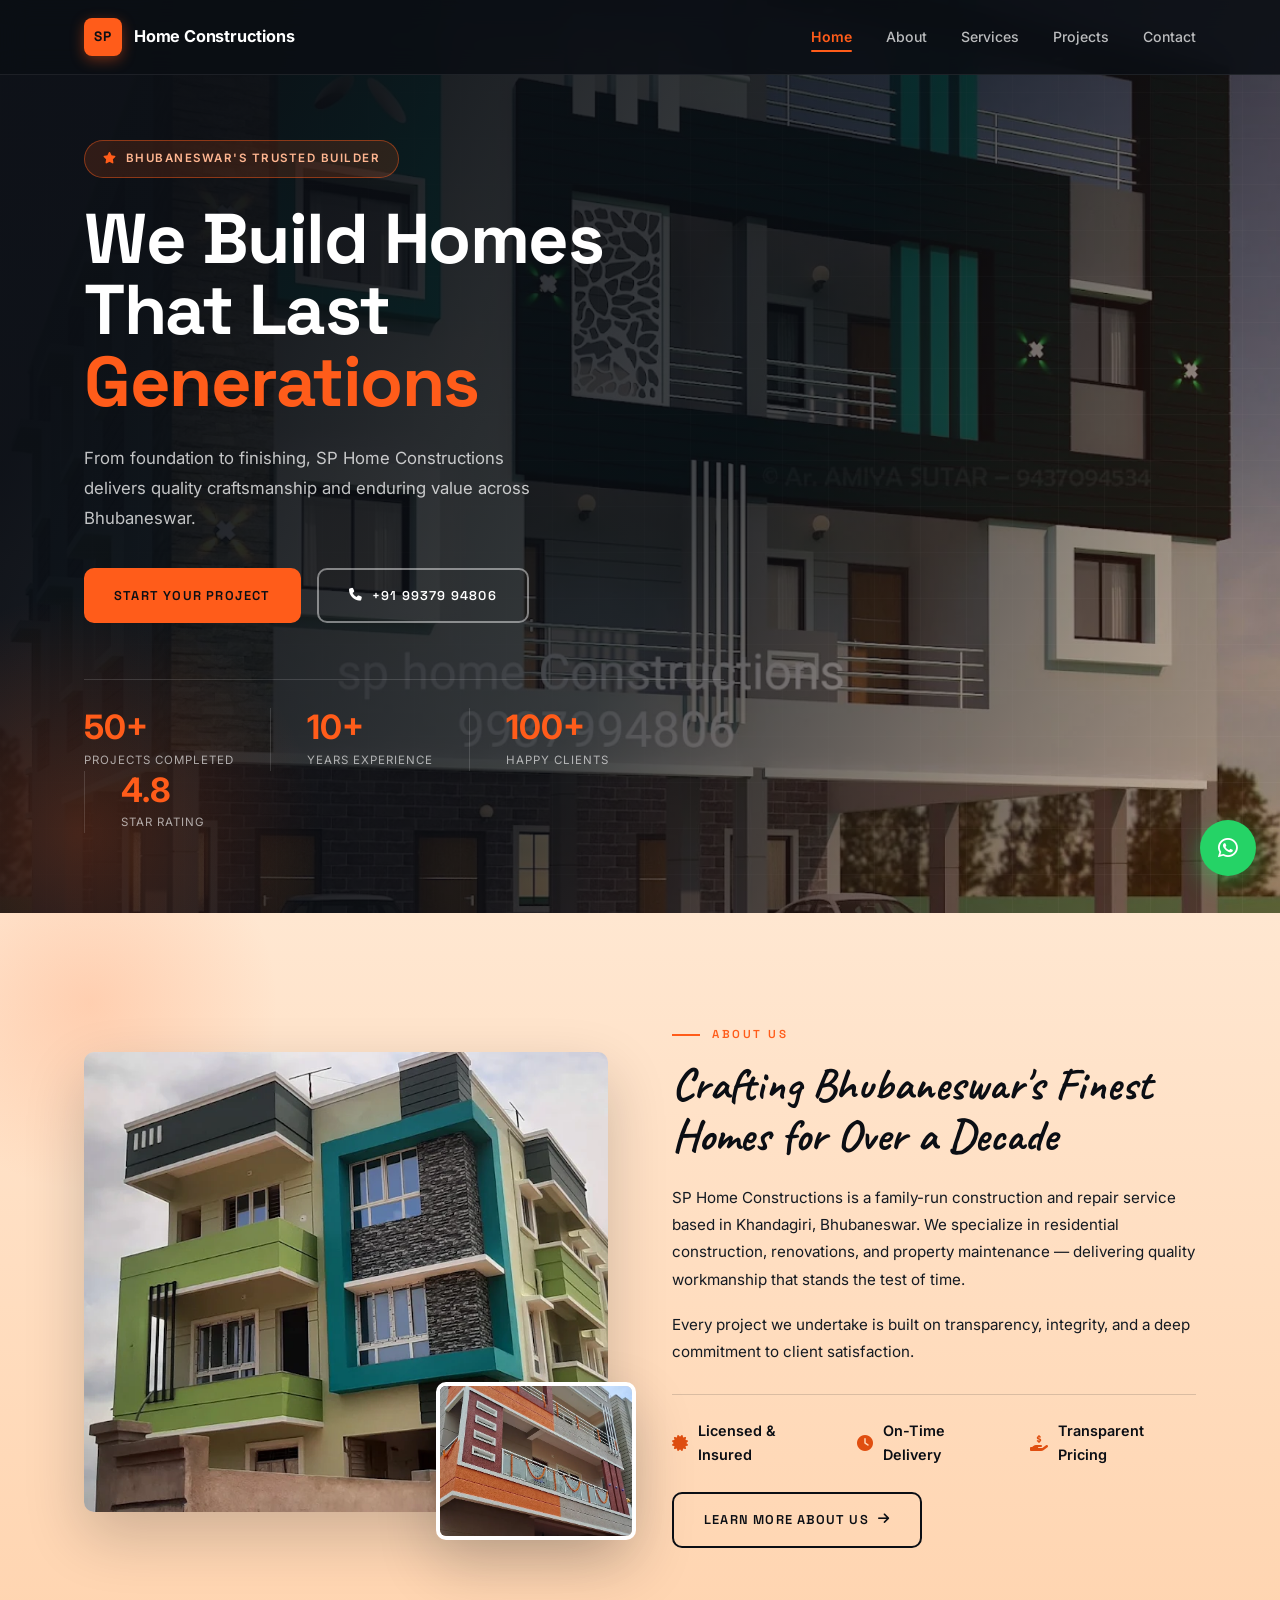
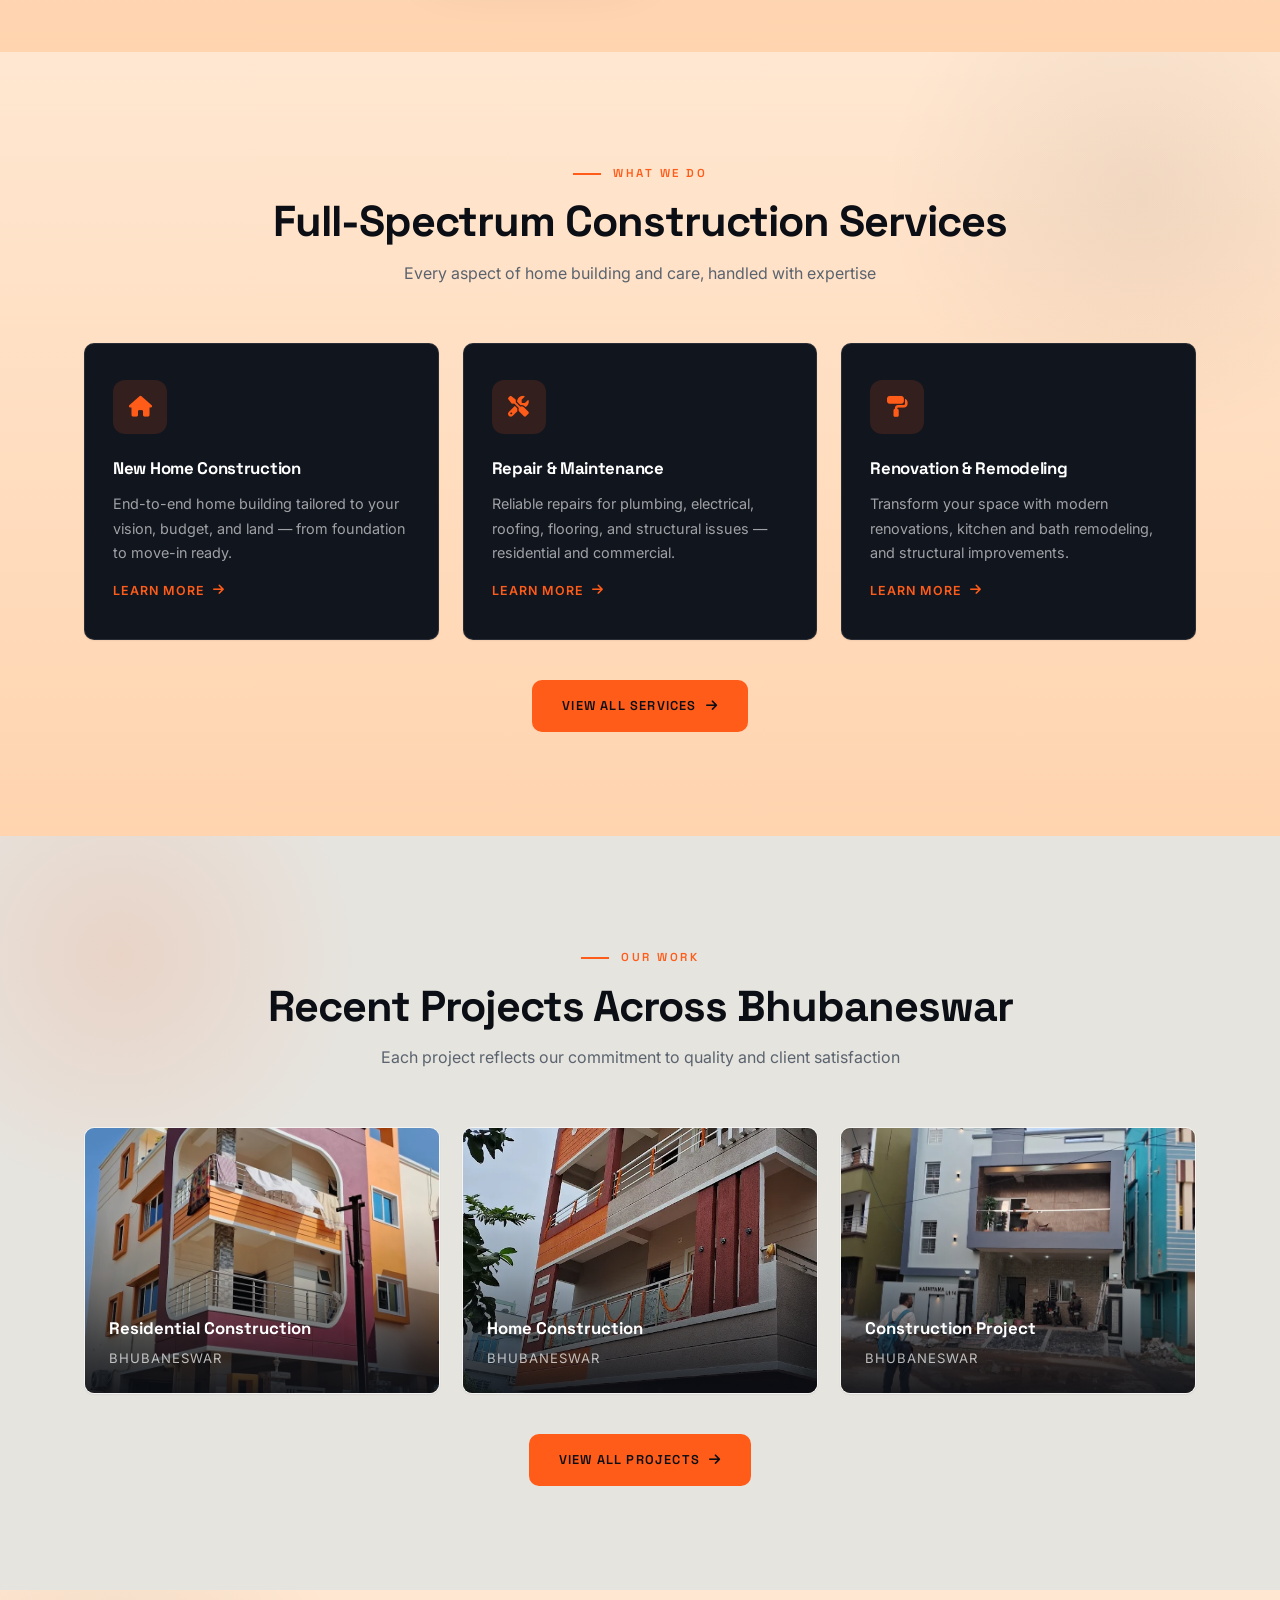
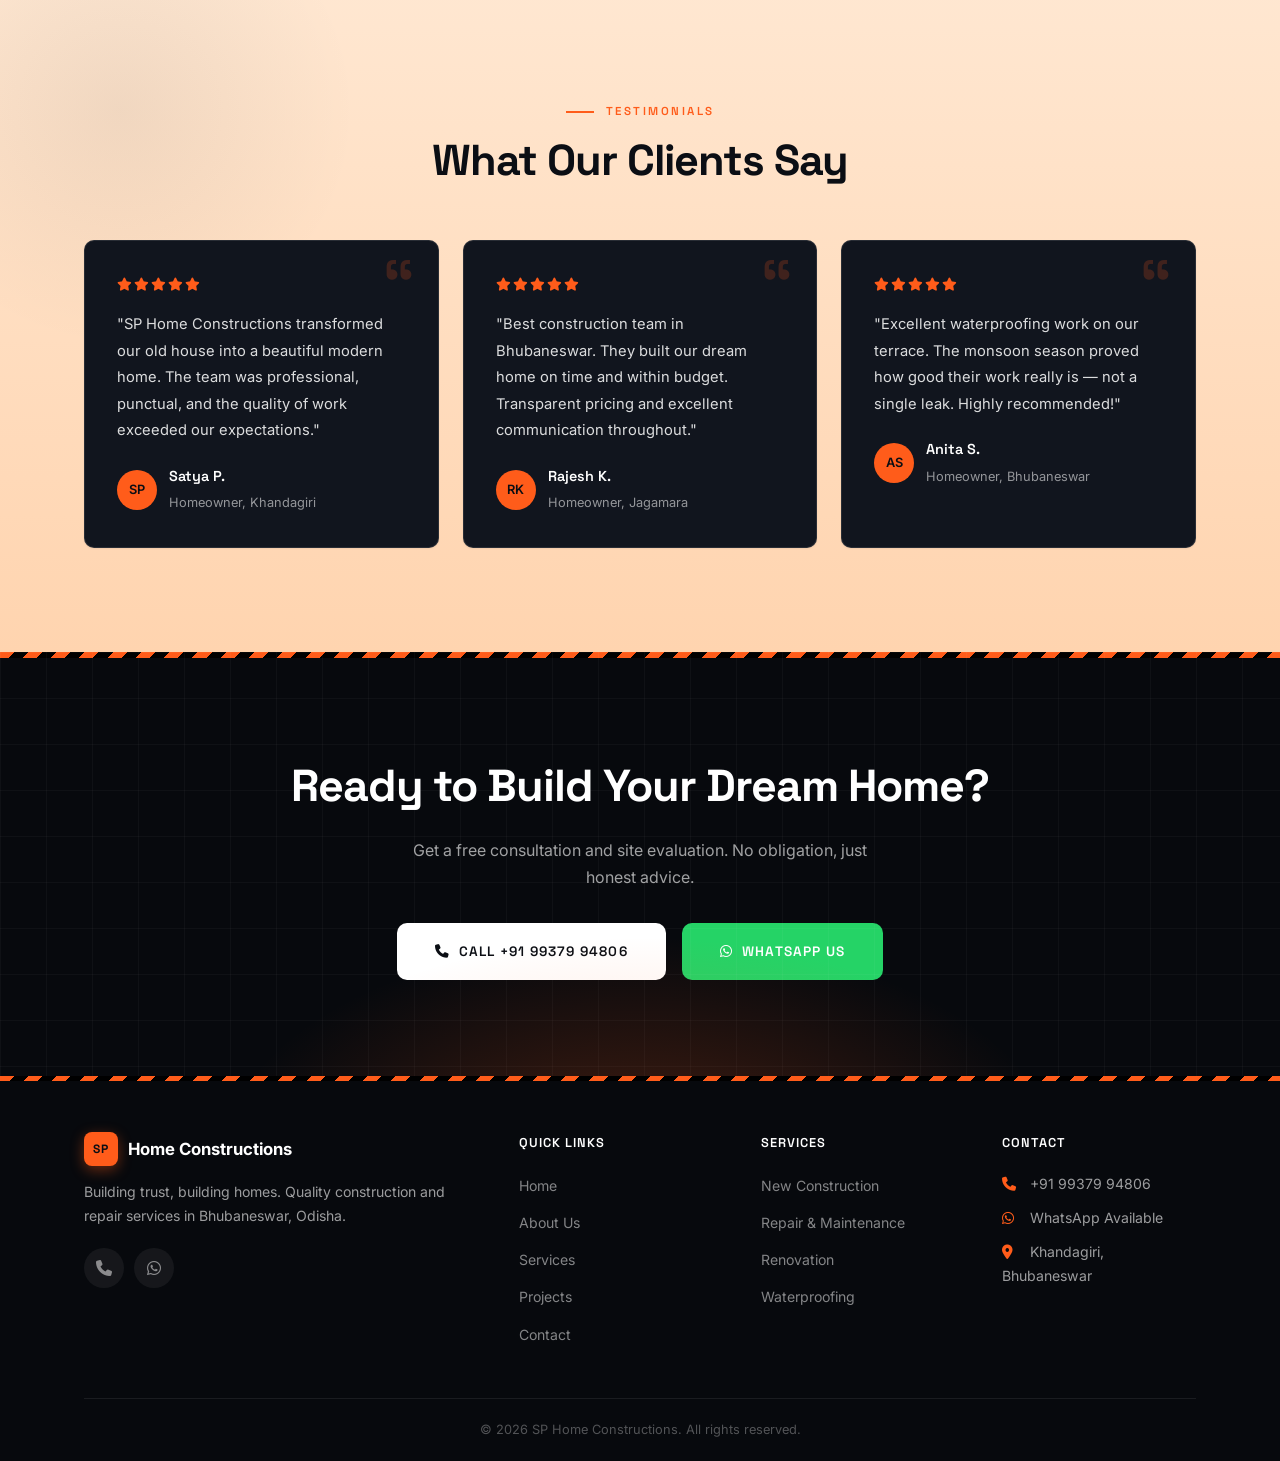
==== commit d49023c8: "Restyle services/projects sections with light orange and gray backgrounds, add homepage lightbox and" ====
--- a/index.html
+++ b/index.html
@@ -107,7 +107,7 @@
         </a>
         <nav class="nav" id="nav">
           <ul>
-            <li><a href="index.html" class="active">Home</a></li>
+            <li><a href="index.html">Home</a></li>
             <li><a href="about.html">About</a></li>
             <li><a href="services.html">Services</a></li>
             <li><a href="projects.html">Projects</a></li>
@@ -258,7 +258,7 @@
     </section>
 
     <!-- Projects Preview -->
-    <section class="section projects" id="projects">
+    <section class="section projects projects-dark" id="projects">
       <div class="container">
         <div class="section-header">
           <span class="section-label">Our Work</span>
@@ -473,6 +473,23 @@
       <i class="fab fa-whatsapp"></i>
     </a>
 
+    <!-- Lightbox -->
+    <div class="lightbox" id="lightbox" aria-hidden="true">
+      <button class="lightbox-close" id="lightboxClose" aria-label="Close">
+        <i class="fas fa-times"></i>
+      </button>
+      <button class="lightbox-prev" id="lightboxPrev" aria-label="Previous photo">
+        <i class="fas fa-chevron-left"></i>
+      </button>
+      <figure class="lightbox-figure">
+        <img id="lightboxImg" src="" alt="" />
+        <figcaption id="lightboxCaption"></figcaption>
+      </figure>
+      <button class="lightbox-next" id="lightboxNext" aria-label="Next photo">
+        <i class="fas fa-chevron-right"></i>
+      </button>
+    </div>
+
     <script src="js/script.js"></script>
   </body>
 </html>
--- a/css/style.css
+++ b/css/style.css
@@ -661,9 +661,9 @@
   transform: translateX(4px);
 }
 
-/* Services (dark variant, homepage) */
+/* Services (light orange variant, homepage) */
 .services-dark {
-  background: var(--ink);
+  background: linear-gradient(180deg, #FFE7D1 0%, #FFD4AF 100%);
   position: relative;
   overflow: hidden;
 }
@@ -675,7 +675,7 @@
   right: -120px;
   width: 520px;
   height: 520px;
-  background: radial-gradient(circle, rgba(255, 92, 26, 0.16) 0%, transparent 70%);
+  background: radial-gradient(circle, rgba(11, 14, 20, 0.06) 0%, transparent 70%);
   pointer-events: none;
 }
 
@@ -688,11 +688,11 @@
 }
 
 .services-dark .section-header h2 {
-  color: #fff;
+  color: var(--ink);
 }
 
 .services-dark .section-header p {
-  color: rgba(255, 255, 255, 0.65);
+  color: var(--text-light);
 }
 
 .services-dark .service-card {
@@ -734,6 +734,45 @@
 /* Projects */
 .projects {
   background: var(--white);
+}
+
+/* Projects (gray variant, homepage) */
+.projects-dark {
+  background: #E6E4DF;
+  position: relative;
+  overflow: hidden;
+}
+
+.projects-dark::before {
+  content: '';
+  position: absolute;
+  top: -120px;
+  left: -120px;
+  width: 480px;
+  height: 480px;
+  background: radial-gradient(circle, rgba(255, 92, 26, 0.12) 0%, transparent 70%);
+  pointer-events: none;
+}
+
+.projects-dark .container {
+  position: relative;
+}
+
+.projects-dark .section-header h2 {
+  color: var(--ink);
+}
+
+.projects-dark .section-header p {
+  color: var(--text-light);
+}
+
+.projects-dark .project-card {
+  border: 1px solid rgba(255, 255, 255, 0.6);
+  box-shadow: var(--shadow-sm);
+}
+
+.projects-dark .project-card:hover {
+  border-color: rgba(255, 92, 26, 0.5);
 }
 
 .projects-grid {
@@ -807,6 +846,90 @@
   transform: scaleX(1);
 }
 
+/* Lightbox */
+.lightbox {
+  position: fixed;
+  inset: 0;
+  z-index: 900;
+  background: rgba(11, 14, 20, 0.95);
+  display: none;
+  align-items: center;
+  justify-content: center;
+  padding: 40px;
+  opacity: 0;
+  transition: opacity 0.25s ease;
+}
+
+.lightbox.open {
+  display: flex;
+  opacity: 1;
+}
+
+.lightbox-figure {
+  margin: 0;
+  max-width: min(1100px, 100%);
+  max-height: 90vh;
+}
+
+.lightbox-figure img {
+  display: block;
+  max-width: 100%;
+  max-height: 82vh;
+  object-fit: contain;
+  border-radius: var(--radius);
+  box-shadow: 0 30px 80px rgba(0, 0, 0, 0.6);
+}
+
+.lightbox-figure figcaption {
+  text-align: center;
+  color: rgba(255, 255, 255, 0.85);
+  padding-top: 14px;
+  font-weight: 600;
+}
+
+.lightbox-close,
+.lightbox-prev,
+.lightbox-next {
+  position: absolute;
+  background: rgba(255, 255, 255, 0.08);
+  border: 1px solid rgba(255, 255, 255, 0.18);
+  color: #fff;
+  border-radius: 50%;
+  width: 48px;
+  height: 48px;
+  display: flex;
+  align-items: center;
+  justify-content: center;
+  cursor: pointer;
+  transition: background 0.2s ease, transform 0.2s ease, border-color 0.2s ease;
+  z-index: 1;
+}
+
+.lightbox-close:hover,
+.lightbox-prev:hover,
+.lightbox-next:hover {
+  background: var(--accent);
+  border-color: var(--accent);
+  transform: scale(1.08);
+}
+
+.lightbox-close {
+  top: 96px;
+  right: 24px;
+}
+
+.lightbox-prev {
+  left: 24px;
+  top: 50%;
+  transform: translateY(-50%);
+}
+
+.lightbox-next {
+  right: 24px;
+  top: 50%;
+  transform: translateY(-50%);
+}
+
 /* Testimonials (light default) */
 .testimonials {
   background: var(--paper);
@@ -892,7 +1015,7 @@
 
 /* Testimonials (dark variant, homepage) */
 .testimonials-dark {
-  background: var(--ink);
+  background: linear-gradient(180deg, #FFE7D1 0%, #FFD4AF 100%);
   position: relative;
   overflow: hidden;
 }
@@ -904,7 +1027,7 @@
   left: -120px;
   width: 480px;
   height: 480px;
-  background: radial-gradient(circle, rgba(255, 92, 26, 0.14) 0%, transparent 70%);
+  background: radial-gradient(circle, rgba(11, 14, 20, 0.06) 0%, transparent 70%);
   pointer-events: none;
 }
 
@@ -913,11 +1036,11 @@
 }
 
 .testimonials-dark .section-header h2 {
-  color: #fff;
+  color: var(--ink);
 }
 
 .testimonials-dark .section-header p {
-  color: rgba(255, 255, 255, 0.65);
+  color: var(--text-light);
 }
 
 .testimonials-dark .testimonial-card {
@@ -2085,7 +2208,6 @@
     height: 62px;
     padding: 0 16px;
   }
-
   .logo-mark {
     width: 32px;
     height: 32px;
@@ -2223,6 +2345,32 @@
   }
 }
 
+@media (max-width: 480px) {
+  .lightbox {
+    padding: 16px;
+  }
+
+  .lightbox-close {
+    top: 80px;
+    right: 12px;
+  }
+
+  .lightbox-prev {
+    left: 8px;
+  }
+
+  .lightbox-next {
+    right: 8px;
+  }
+
+  .lightbox-prev,
+  .lightbox-next,
+  .lightbox-close {
+    width: 40px;
+    height: 40px;
+  }
+}
+
 @media (prefers-reduced-motion: reduce) {
   html {
     scroll-behavior: auto;
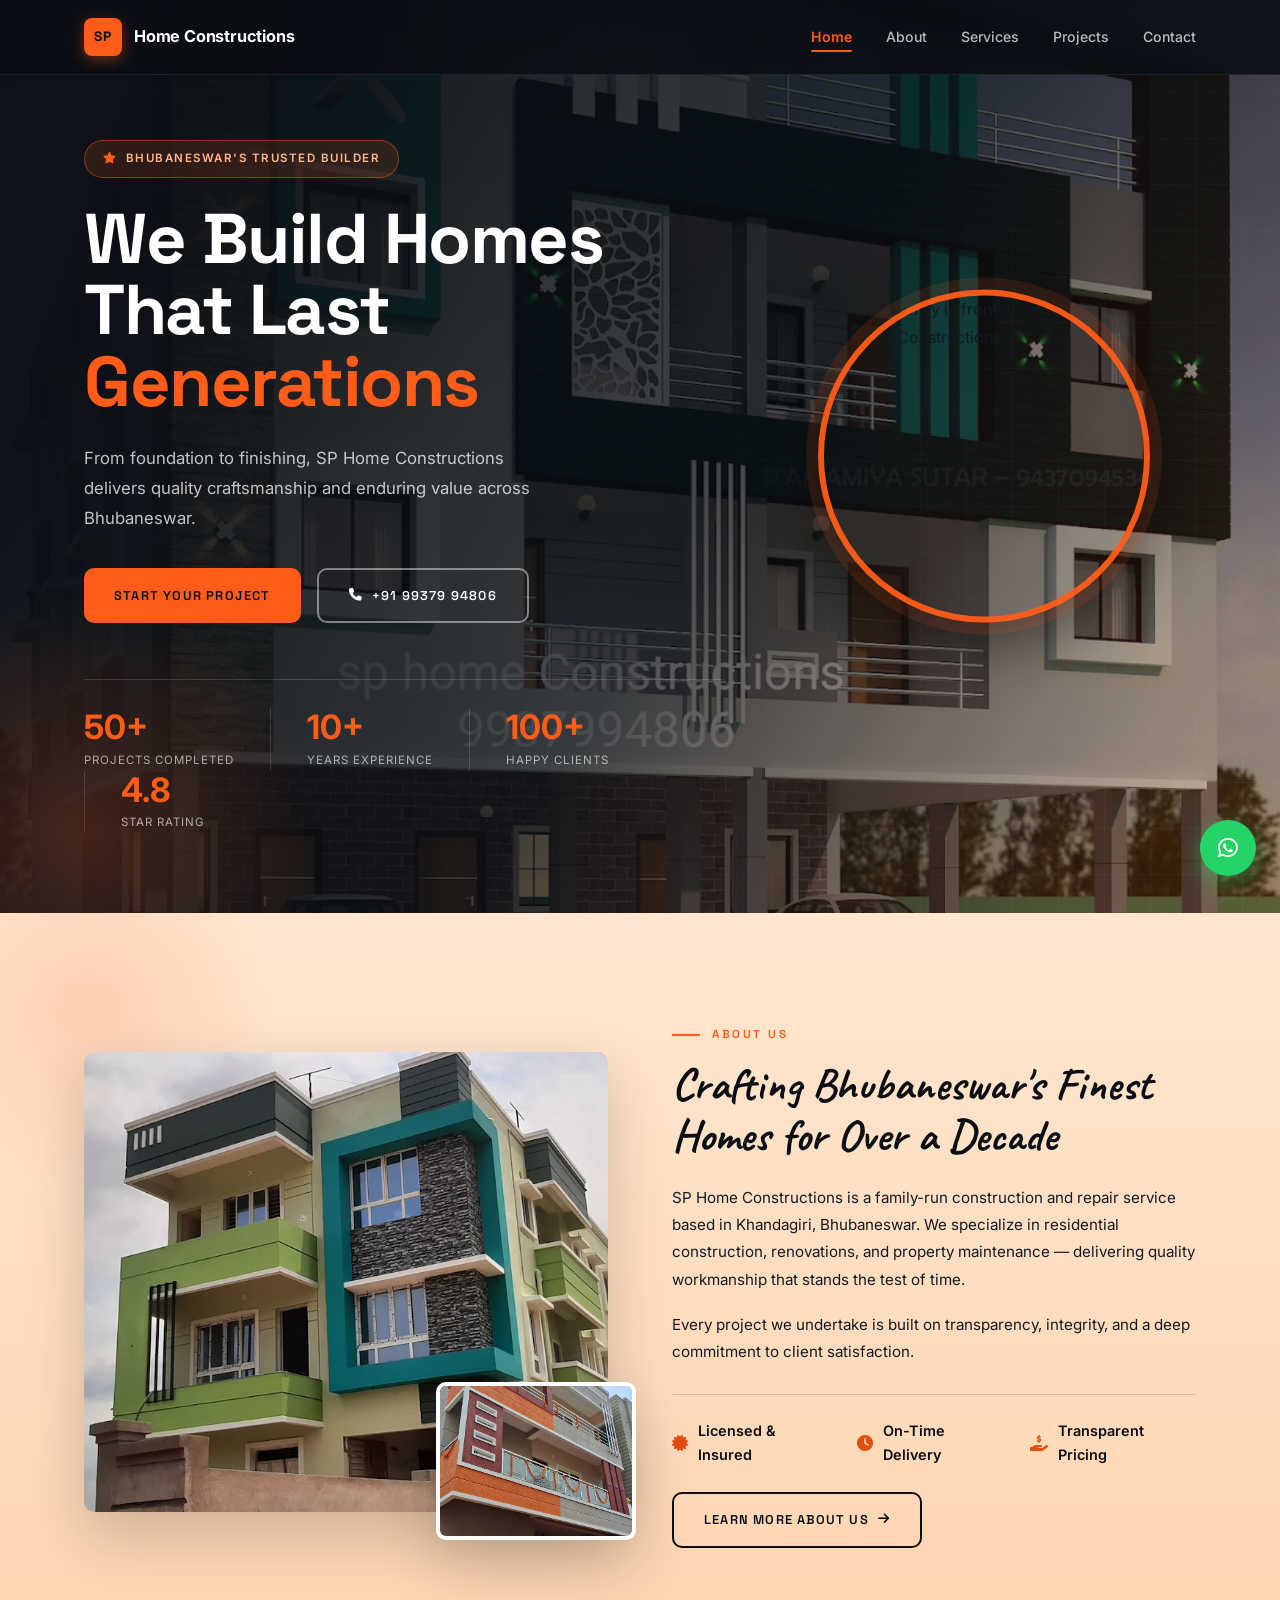
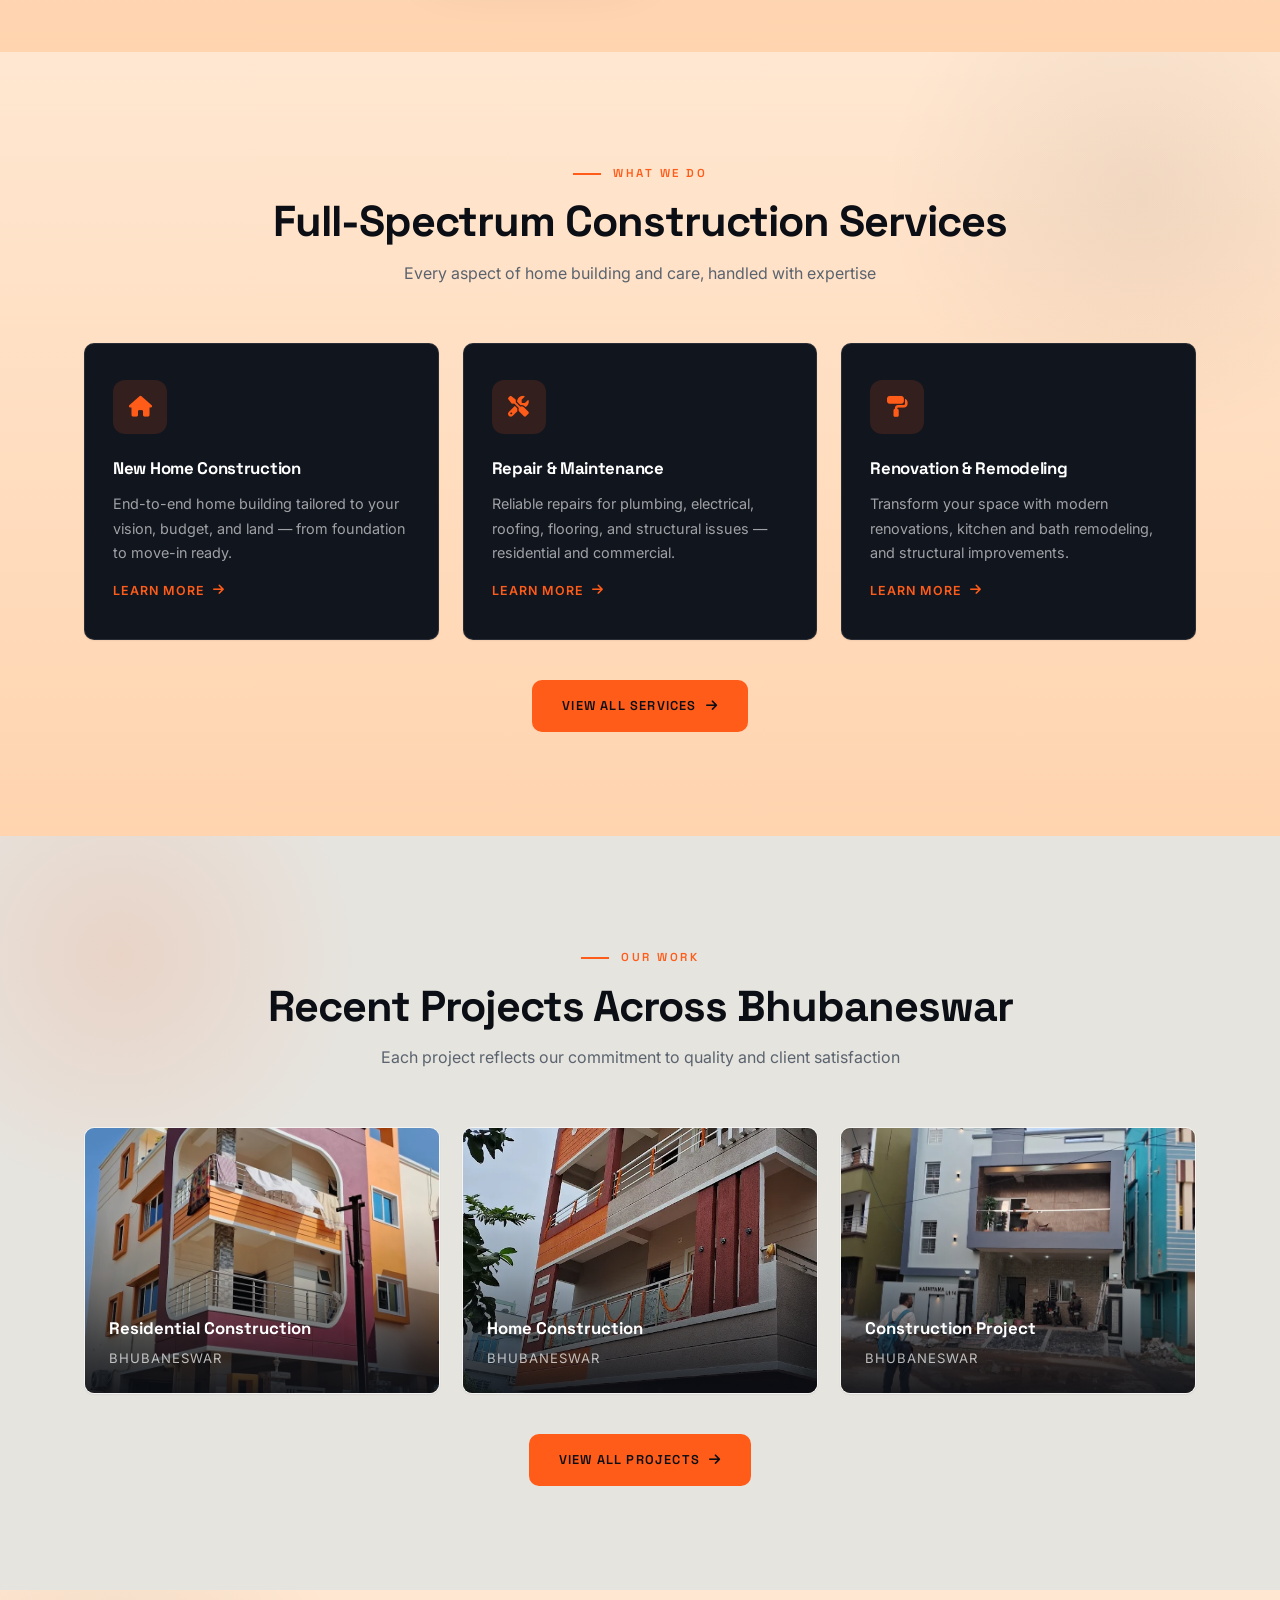
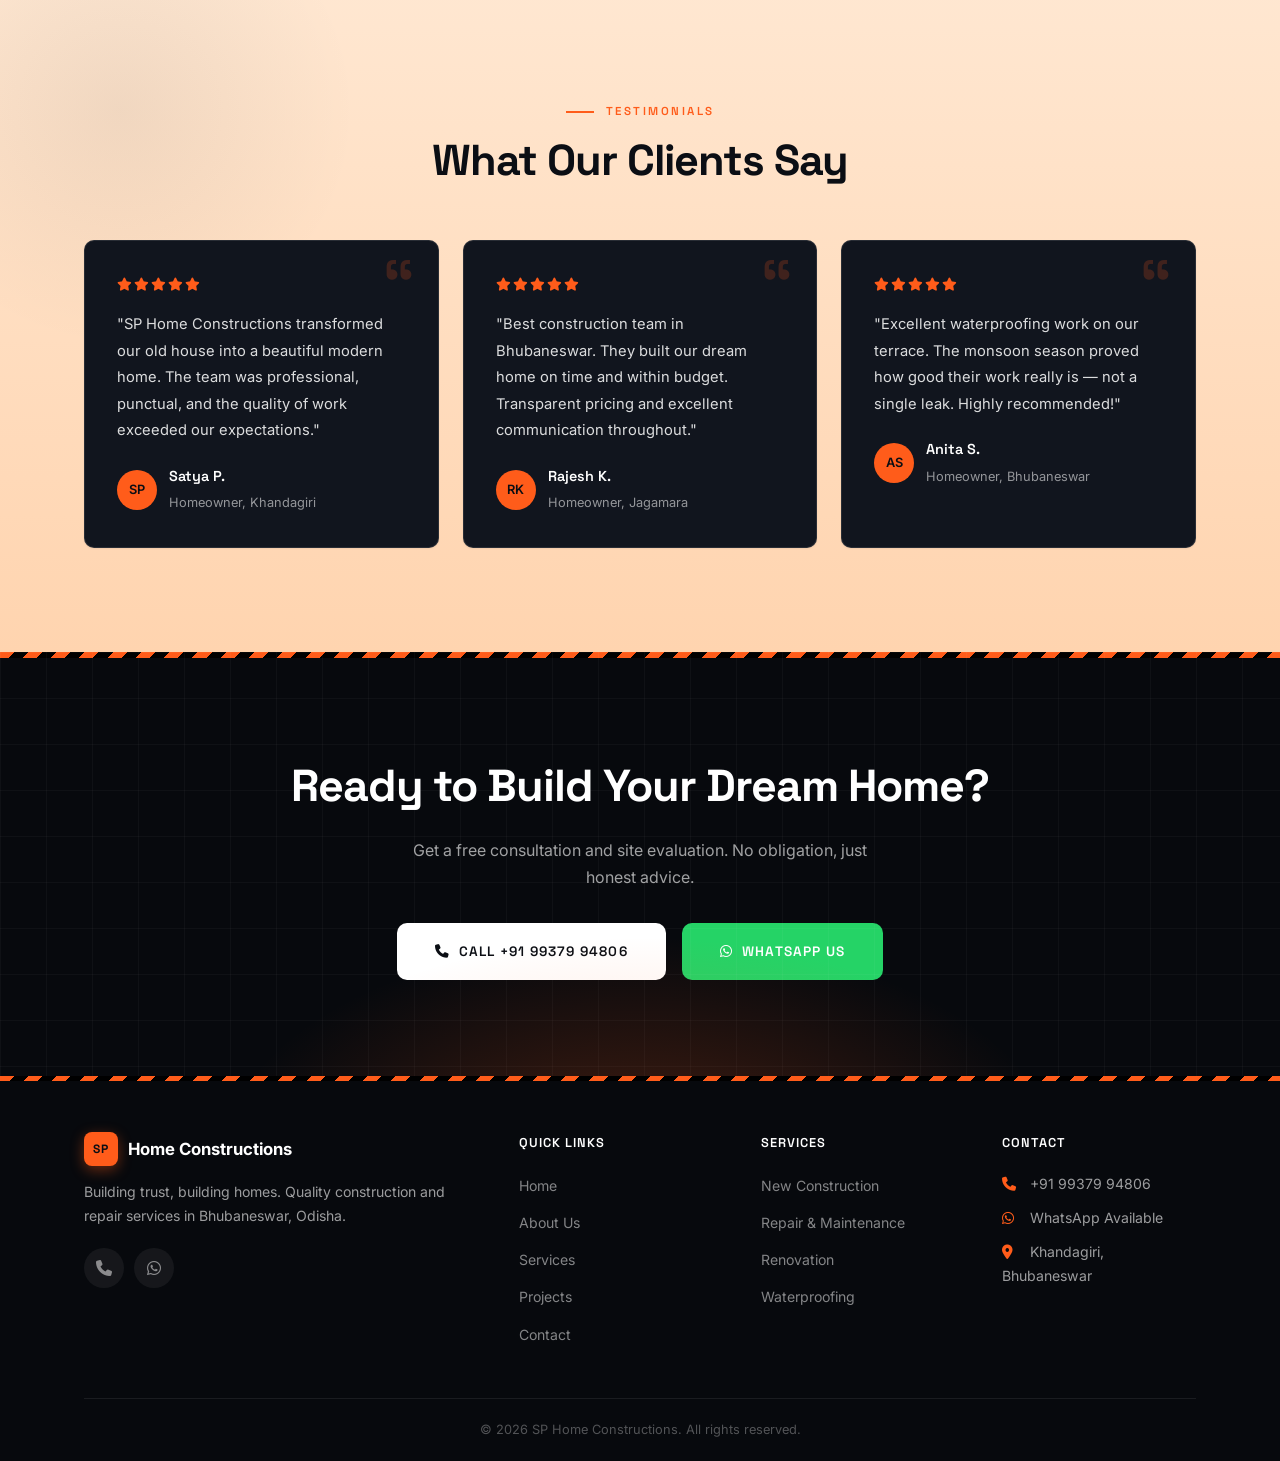
==== commit 76cb7d6b: "Add circular family photo to hero section with orange ring border" ====
--- a/index.html
+++ b/index.html
@@ -156,6 +156,12 @@
               <span class="stat-label">Star Rating</span>
             </div>
           </div>
+          <div class="hero-photo">
+            <img
+              src="images/5-Ways-to-make-family-life-more-fun.webp"
+              alt="Happy family in front of a home built by SP Home Constructions"
+            />
+          </div>
         </div>
       </div>
     </section>
--- a/css/style.css
+++ b/css/style.css
@@ -90,7 +90,7 @@
   align-items: center;
   gap: 12px;
   text-decoration: none;
-  z-index: 2;
+  z-index: 200;
 }
 
 .logo-mark {
@@ -234,6 +234,29 @@
   position: relative;
   z-index: 1;
   width: 100%;
+}
+
+.hero-photo {
+  position: absolute;
+  right: 6%;
+  top: 50%;
+  transform: translateY(-50%);
+  width: clamp(260px, 26vw, 360px);
+  height: clamp(260px, 26vw, 360px);
+  border-radius: 50%;
+  overflow: hidden;
+  border: 6px solid rgba(255, 92, 26, 0.95);
+  box-shadow:
+    0 0 0 12px rgba(255, 92, 26, 0.12),
+    0 24px 60px rgba(0, 0, 0, 0.45);
+  z-index: 1;
+}
+
+.hero-photo img {
+  width: 100%;
+  height: 100%;
+  object-fit: cover;
+  display: block;
 }
 
 .hero-content {
@@ -1807,6 +1830,10 @@
 
 /* Mobile-first responsive */
 @media (max-width: 1024px) {
+  .hero-photo {
+    display: none;
+  }
+
   .hero-content h1 {
     font-size: 2.8rem;
   }
@@ -1857,12 +1884,12 @@
 
   .nav ul {
     position: absolute;
-    top: 0;
+    top: 74px;
     right: -280px;
     width: 280px;
     height: 100vh;
     background: #fff;
-    padding: 90px 32px 32px;
+    padding: 32px 32px 32px;
     flex-direction: column;
     gap: 24px;
     transition: right 0.3s ease;
@@ -2218,6 +2245,10 @@
     font-size: 0.9rem;
   }
 
+  .nav ul {
+    top: 62px;
+  }
+
   .hero-content {
     padding: 104px 0 32px;
   }
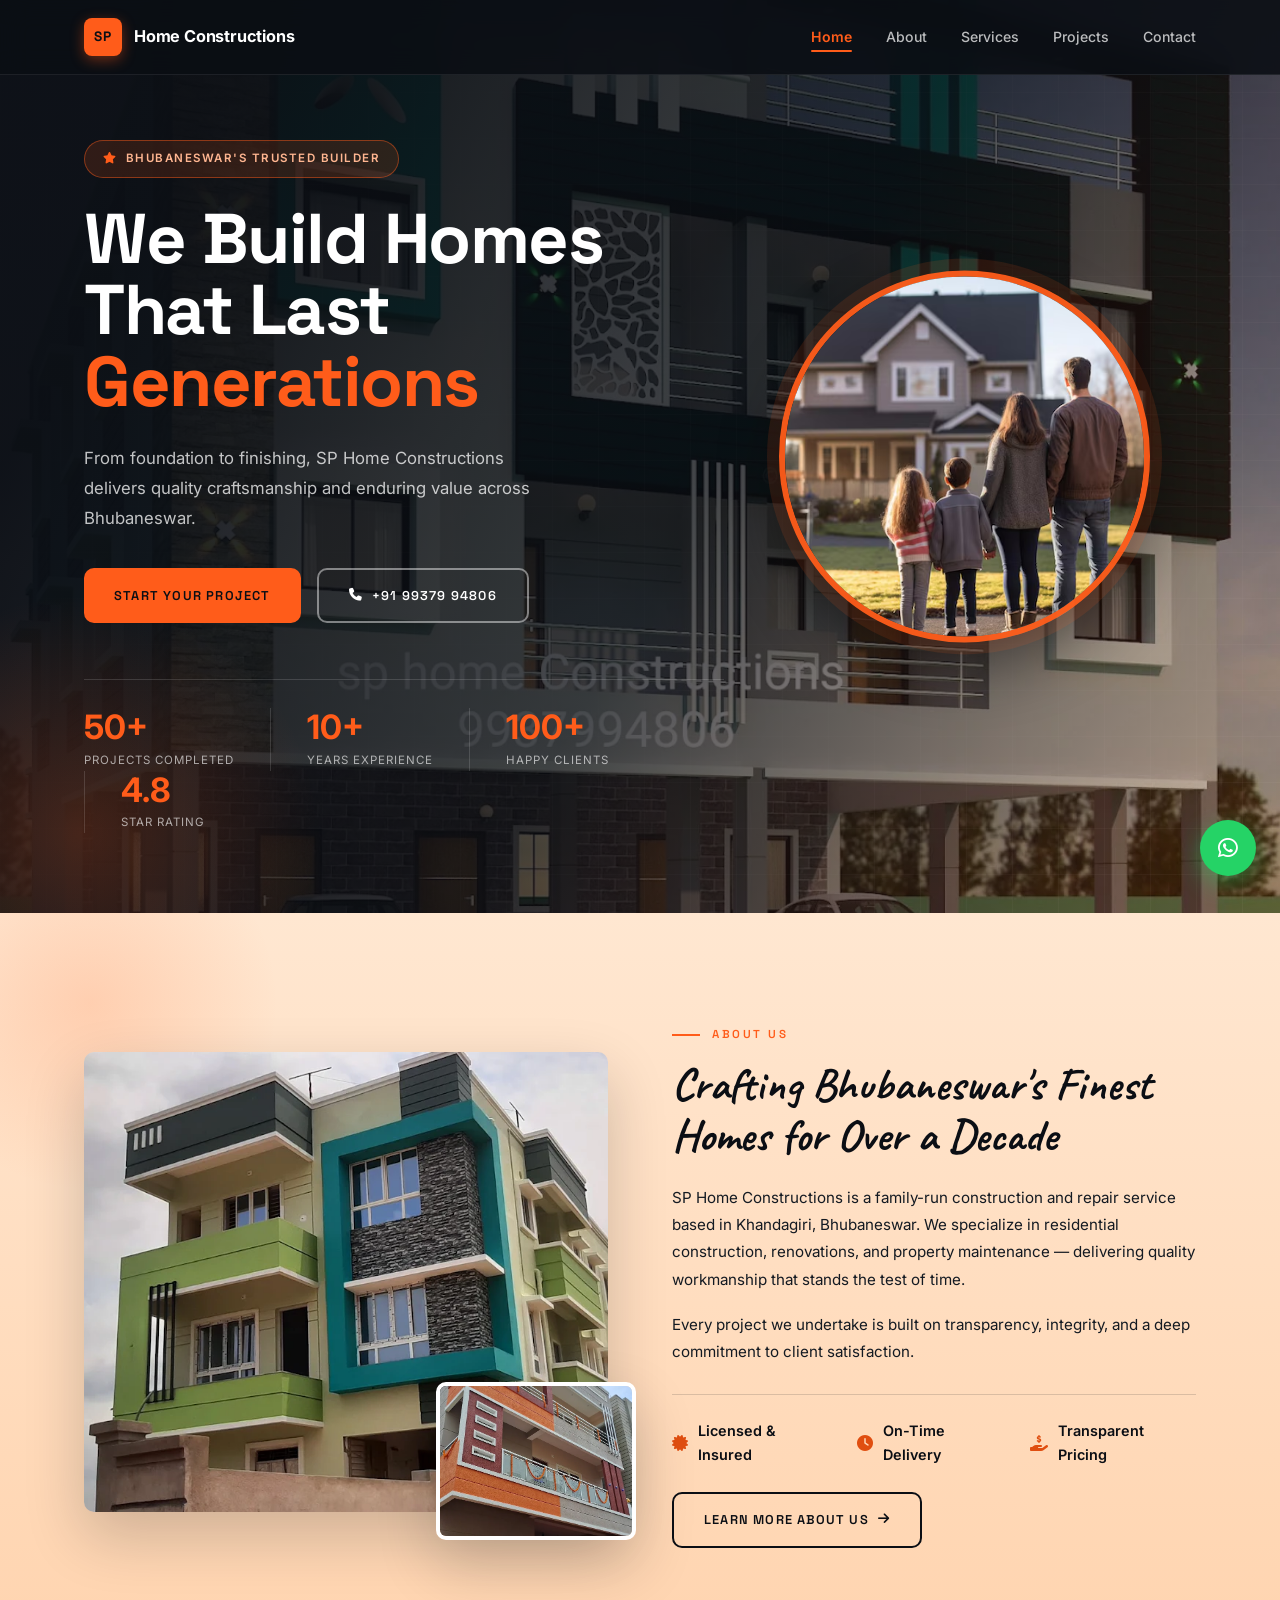
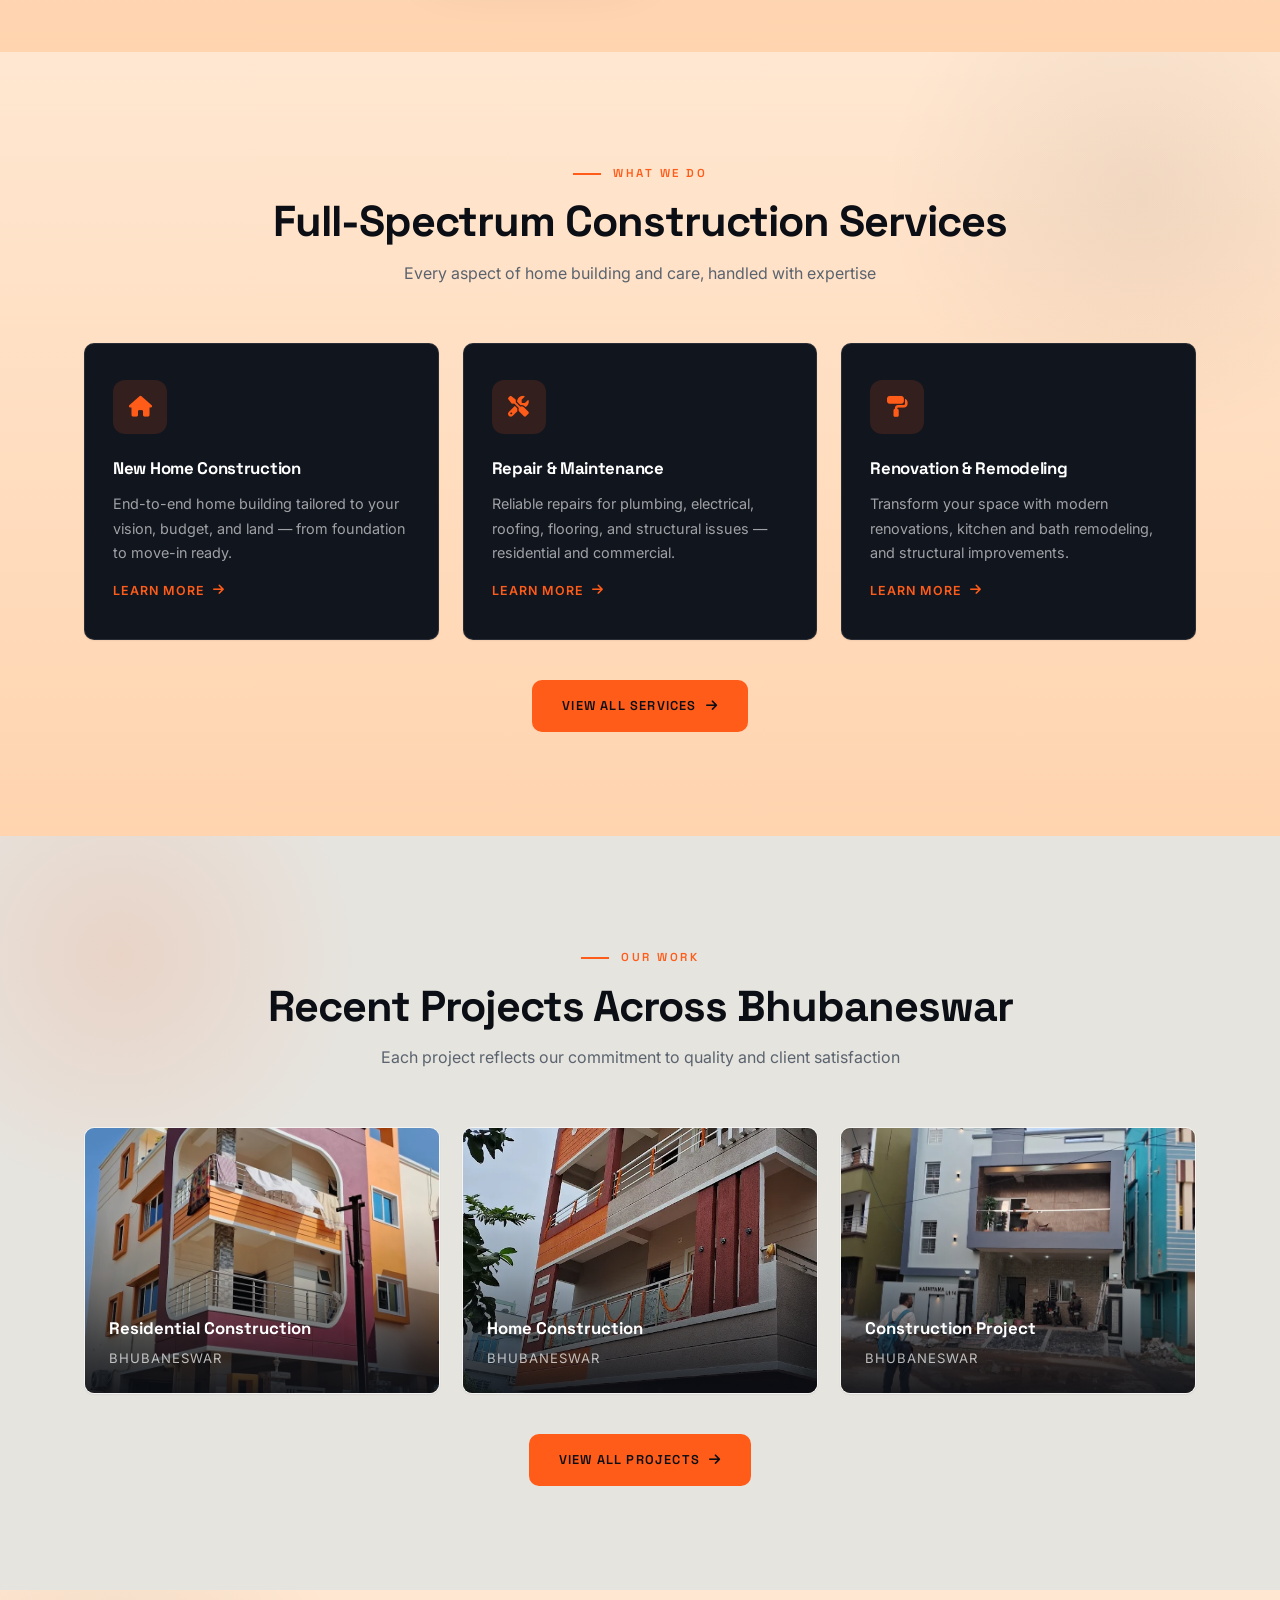
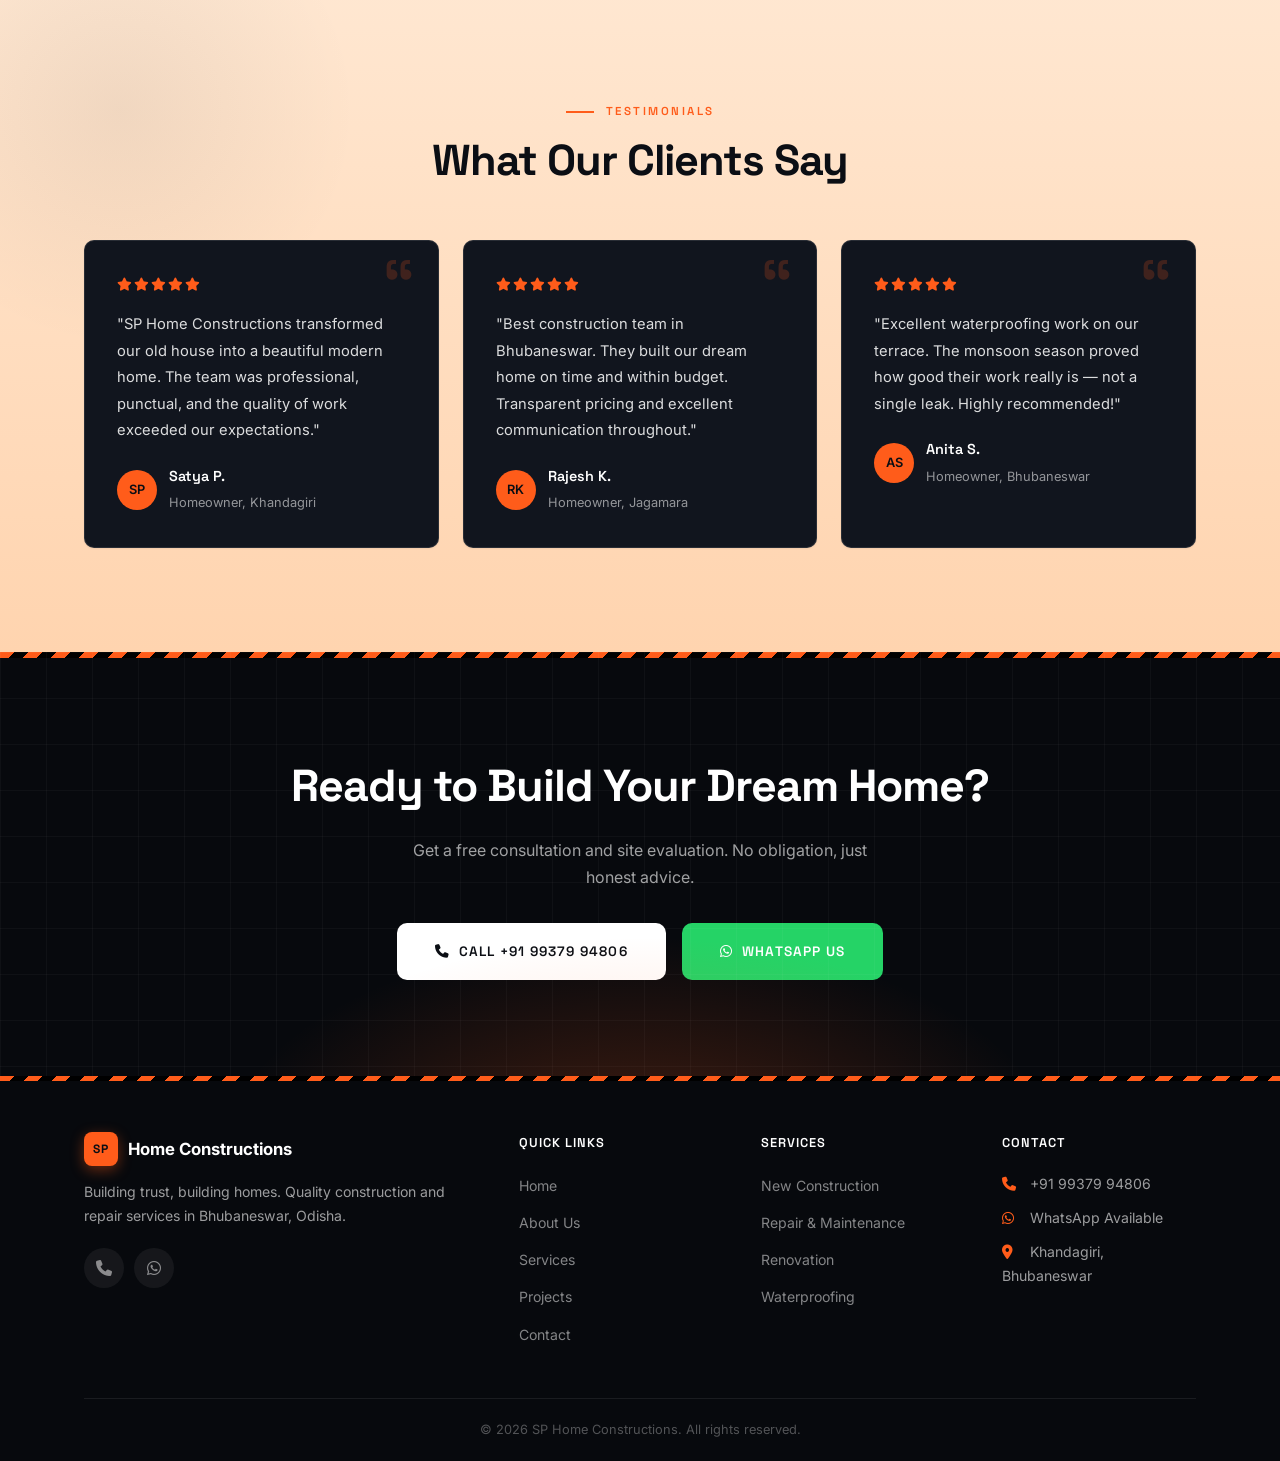
==== commit 2f2b2f39: "Add target="_blank" and rel="noopener" attributes to navigation links for improved security and user" ====
--- a/index.html
+++ b/index.html
@@ -108,9 +108,9 @@
         <nav class="nav" id="nav">
           <ul>
             <li><a href="index.html">Home</a></li>
-            <li><a href="about.html">About</a></li>
-            <li><a href="services.html">Services</a></li>
-            <li><a href="projects.html">Projects</a></li>
+            <li><a href="about.html" target="_blank" rel="noopener">About</a></li>
+            <li><a href="services.html" target="_blank" rel="noopener">Services</a></li>
+            <li><a href="projects.html" target="_blank" rel="noopener">Projects</a></li>
             <li><a href="contact.html">Contact</a></li>
           </ul>
         </nav>
@@ -158,7 +158,7 @@
           </div>
           <div class="hero-photo">
             <img
-              src="images/5-Ways-to-make-family-life-more-fun.webp"
+              src="images/family-standing-hand-hand-their-eyes-filled-with-anticipation-as-they-admire-their-new-home_818261-10401.avif"
               alt="Happy family in front of a home built by SP Home Constructions"
             />
           </div>
@@ -441,9 +441,9 @@
             <h4>Quick Links</h4>
             <ul>
               <li><a href="index.html">Home</a></li>
-              <li><a href="about.html">About Us</a></li>
-              <li><a href="services.html">Services</a></li>
-              <li><a href="projects.html">Projects</a></li>
+              <li><a href="about.html" target="_blank" rel="noopener">About Us</a></li>
+              <li><a href="services.html" target="_blank" rel="noopener">Services</a></li>
+              <li><a href="projects.html" target="_blank" rel="noopener">Projects</a></li>
               <li><a href="contact.html">Contact</a></li>
             </ul>
           </div>
--- a/css/style.css
+++ b/css/style.css
@@ -241,8 +241,8 @@
   right: 6%;
   top: 50%;
   transform: translateY(-50%);
-  width: clamp(260px, 26vw, 360px);
-  height: clamp(260px, 26vw, 360px);
+  width: clamp(280px, 29vw, 400px);
+  height: clamp(280px, 29vw, 400px);
   border-radius: 50%;
   overflow: hidden;
   border: 6px solid rgba(255, 92, 26, 0.95);
@@ -1831,7 +1831,11 @@
 /* Mobile-first responsive */
 @media (max-width: 1024px) {
   .hero-photo {
-    display: none;
+    position: static;
+    transform: none;
+    margin: 0 auto 44px;
+    width: 260px;
+    height: 260px;
   }
 
   .hero-content h1 {
@@ -2262,6 +2266,13 @@
     margin-bottom: 24px;
   }
 
+  .hero-photo {
+    width: 190px;
+    height: 190px;
+    margin-bottom: 36px;
+    border-width: 4px;
+  }
+
   .hero-actions .btn {
     font-size: 0.85rem;
     padding: 12px 24px;
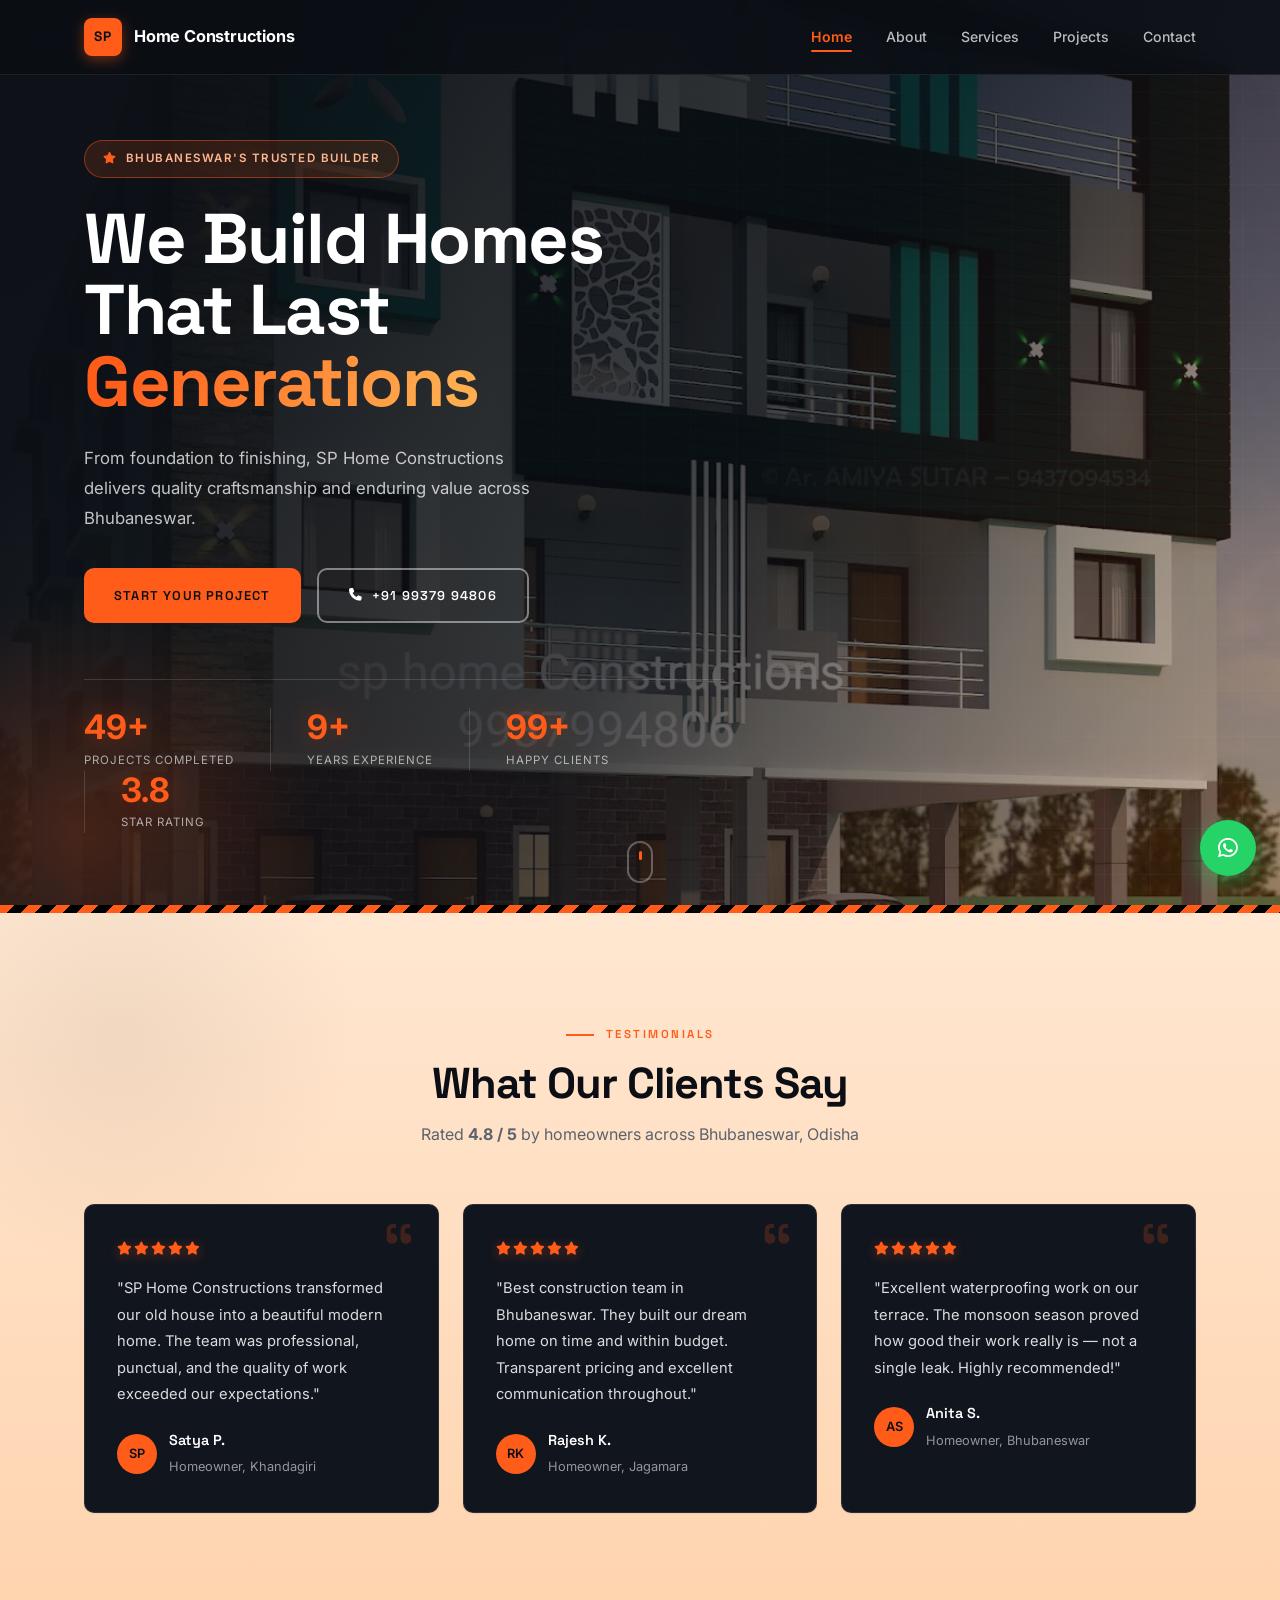
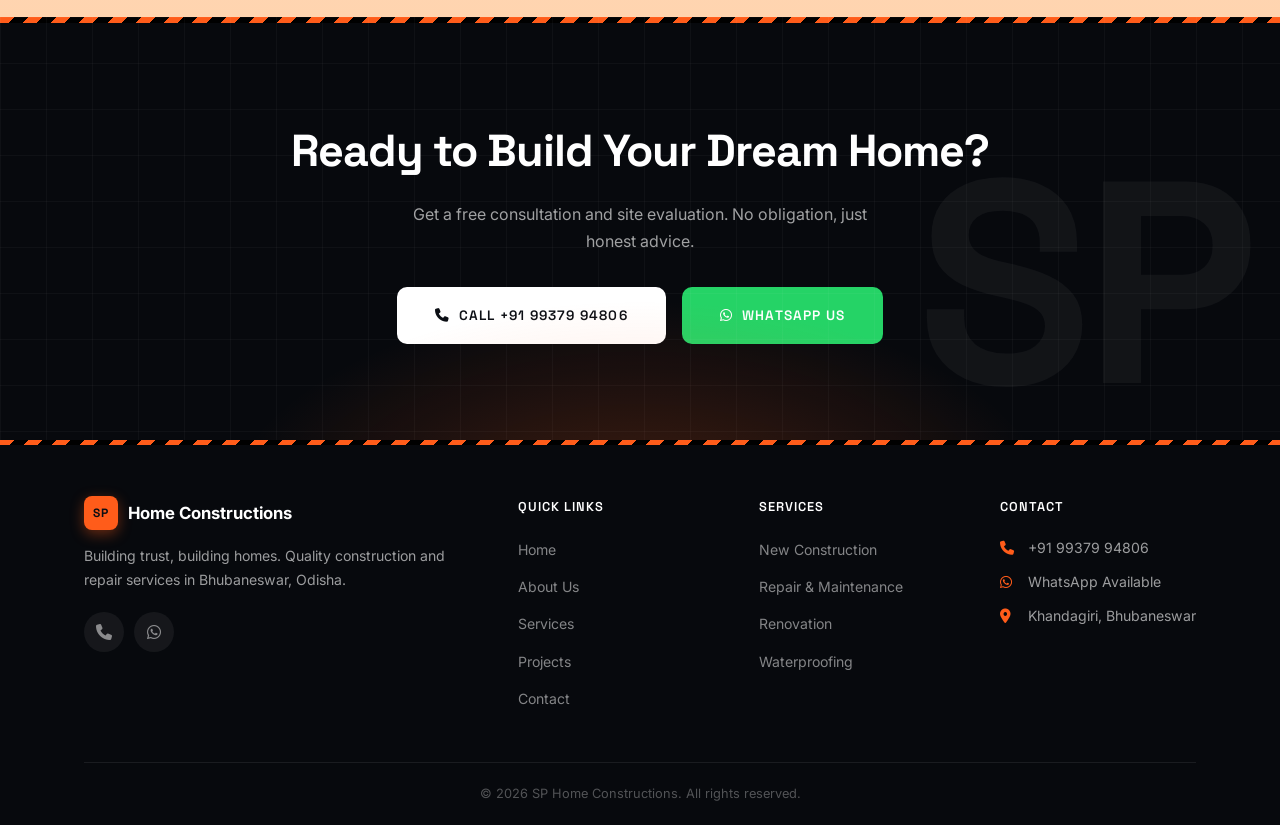
==== commit 14308d31: "Polish homepage, fix service buttons/FAQ accordion, unique project images, expandable about values, " ====
--- a/index.html
+++ b/index.html
@@ -111,7 +111,7 @@
             <li><a href="about.html" target="_blank" rel="noopener">About</a></li>
             <li><a href="services.html" target="_blank" rel="noopener">Services</a></li>
             <li><a href="projects.html" target="_blank" rel="noopener">Projects</a></li>
-            <li><a href="contact.html">Contact</a></li>
+            <li><a href="contact.html" target="_blank" rel="noopener">Contact</a></li>
           </ul>
         </nav>
         <button class="hamburger" id="hamburger" aria-label="Menu">
@@ -124,6 +124,10 @@
     <section class="hero" id="hero">
       <div class="hero-bg"></div>
       <div class="hero-overlay"></div>
+      <div class="hazard-strip" aria-hidden="true"></div>
+      <a href="#testimonials" class="hero-scroll" aria-label="Scroll to testimonials">
+        <span class="hero-scroll-line"></span>
+      </a>
       <div class="container">
         <div class="hero-content">
           <span class="hero-badge"><i class="fas fa-star"></i> Bhubaneswar's Trusted Builder</span>
@@ -133,7 +137,7 @@
             craftsmanship and enduring value across Bhubaneswar.
           </p>
           <div class="hero-actions">
-            <a href="contact.html" class="btn btn-primary">Start Your Project</a>
+            <a href="contact.html" target="_blank" rel="noopener" class="btn btn-primary">Start Your Project</a>
             <a href="tel:+919937994806" class="btn btn-ghost">
               <i class="fas fa-phone"></i> +91 99379 94806
             </a>
@@ -156,166 +160,6 @@
               <span class="stat-label">Star Rating</span>
             </div>
           </div>
-          <div class="hero-photo">
-            <img
-              src="images/family-standing-hand-hand-their-eyes-filled-with-anticipation-as-they-admire-their-new-home_818261-10401.avif"
-              alt="Happy family in front of a home built by SP Home Constructions"
-            />
-          </div>
-        </div>
-      </div>
-    </section>
-
-    <!-- About Preview -->
-    <section class="section about" id="about">
-      <div class="container">
-        <div class="about-grid">
-          <div class="about-visual">
-            <div class="about-image-main">
-              <img
-                src="images/about-1.webp"
-                alt="SP Home Constructions residential project in Bhubaneswar"
-              />
-            </div>
-            <div class="about-image-accent">
-              <img src="images/about-2.webp" alt="Construction detail work by SP Home Constructions" />
-            </div>
-          </div>
-          <div class="about-text">
-            <span class="section-label">About Us</span>
-            <h2>Crafting Bhubaneswar's Finest Homes for Over a Decade</h2>
-            <p>
-              SP Home Constructions is a family-run construction and repair
-              service based in Khandagiri, Bhubaneswar. We specialize in
-              residential construction, renovations, and property maintenance —
-              delivering quality workmanship that stands the test of time.
-            </p>
-            <p>
-              Every project we undertake is built on transparency, integrity,
-              and a deep commitment to client satisfaction.
-            </p>
-            <div class="about-features">
-              <div class="feature">
-                <i class="fas fa-certificate"></i>
-                <span>Licensed & Insured</span>
-              </div>
-              <div class="feature">
-                <i class="fas fa-clock"></i>
-                <span>On-Time Delivery</span>
-              </div>
-              <div class="feature">
-                <i class="fas fa-hand-holding-usd"></i>
-                <span>Transparent Pricing</span>
-              </div>
-            </div>
-            <div class="section-action" style="text-align: left; margin-top: 24px;">
-              <a href="about.html" class="btn btn-ghost">
-                Learn More About Us <i class="fas fa-arrow-right"></i>
-              </a>
-            </div>
-          </div>
-        </div>
-      </div>
-    </section>
-
-    <!-- Services Preview -->
-    <section class="section services services-dark" id="services">
-      <div class="container">
-        <div class="section-header">
-          <span class="section-label">What We Do</span>
-          <h2>Full-Spectrum Construction Services</h2>
-          <p>Every aspect of home building and care, handled with expertise</p>
-        </div>
-        <div class="services-grid">
-          <div class="service-card">
-            <div class="service-icon"><i class="fas fa-home"></i></div>
-            <h3>New Home Construction</h3>
-            <p>
-              End-to-end home building tailored to your vision, budget, and land
-              — from foundation to move-in ready.
-            </p>
-            <a href="services/home-construction.html" class="service-link">Learn More <i class="fas fa-arrow-right"></i></a>
-          </div>
-          <div class="service-card">
-            <div class="service-icon"><i class="fas fa-tools"></i></div>
-            <h3>Repair & Maintenance</h3>
-            <p>
-              Reliable repairs for plumbing, electrical, roofing, flooring, and
-              structural issues — residential and commercial.
-            </p>
-            <a href="services/repair-maintenance.html" class="service-link">Learn More <i class="fas fa-arrow-right"></i></a>
-          </div>
-          <div class="service-card">
-            <div class="service-icon"><i class="fas fa-paint-roller"></i></div>
-            <h3>Renovation & Remodeling</h3>
-            <p>
-              Transform your space with modern renovations, kitchen and bath
-              remodeling, and structural improvements.
-            </p>
-            <a href="services/renovation.html" class="service-link">Learn More <i class="fas fa-arrow-right"></i></a>
-          </div>
-        </div>
-        <div class="section-action">
-          <a href="services.html" class="btn btn-primary">
-            View All Services <i class="fas fa-arrow-right"></i>
-          </a>
-        </div>
-      </div>
-    </section>
-
-    <!-- Projects Preview -->
-    <section class="section projects projects-dark" id="projects">
-      <div class="container">
-        <div class="section-header">
-          <span class="section-label">Our Work</span>
-          <h2>Recent Projects Across Bhubaneswar</h2>
-          <p>Each project reflects our commitment to quality and client satisfaction</p>
-        </div>
-        <div class="projects-grid">
-          <div class="project-card">
-            <div class="project-img">
-              <img
-                src="images/project-a.webp"
-                alt="Residential construction project by SP Home Constructions Bhubaneswar"
-                loading="lazy"
-              />
-            </div>
-            <div class="project-overlay">
-              <h3>Residential Construction</h3>
-              <p>Bhubaneswar</p>
-            </div>
-          </div>
-          <div class="project-card">
-            <div class="project-img">
-              <img
-                src="images/project-b.webp"
-                alt="Home construction work by SP Home Constructions in Bhubaneswar"
-                loading="lazy"
-              />
-            </div>
-            <div class="project-overlay">
-              <h3>Home Construction</h3>
-              <p>Bhubaneswar</p>
-            </div>
-          </div>
-          <div class="project-card">
-            <div class="project-img">
-              <img
-                src="images/project-c.webp"
-                alt="Construction project site managed by SP Home Constructions"
-                loading="lazy"
-              />
-            </div>
-            <div class="project-overlay">
-              <h3>Construction Project</h3>
-              <p>Bhubaneswar</p>
-            </div>
-          </div>
-        </div>
-        <div class="section-action">
-          <a href="projects.html" class="btn btn-primary">
-            View All Projects <i class="fas fa-arrow-right"></i>
-          </a>
         </div>
       </div>
     </section>
@@ -326,6 +170,10 @@
         <div class="section-header">
           <span class="section-label">Testimonials</span>
           <h2>What Our Clients Say</h2>
+          <p>
+            Rated <strong>4.8 / 5</strong> by homeowners across Bhubaneswar,
+            Odisha
+          </p>
         </div>
         <div class="testimonials-grid">
           <div class="testimonial-card">
@@ -392,6 +240,7 @@
     <!-- CTA Banner -->
     <section class="cta-banner">
       <div class="container">
+        <span class="cta-wordmark" aria-hidden="true">SP</span>
         <h2>Ready to Build Your Dream Home?</h2>
         <p>
           Get a free consultation and site evaluation. No obligation, just
@@ -444,7 +293,7 @@
               <li><a href="about.html" target="_blank" rel="noopener">About Us</a></li>
               <li><a href="services.html" target="_blank" rel="noopener">Services</a></li>
               <li><a href="projects.html" target="_blank" rel="noopener">Projects</a></li>
-              <li><a href="contact.html">Contact</a></li>
+            <li><a href="contact.html" target="_blank" rel="noopener">Contact</a></li>
             </ul>
           </div>
           <div class="footer-links">
--- a/css/style.css
+++ b/css/style.css
@@ -236,29 +236,6 @@
   width: 100%;
 }
 
-.hero-photo {
-  position: absolute;
-  right: 6%;
-  top: 50%;
-  transform: translateY(-50%);
-  width: clamp(280px, 29vw, 400px);
-  height: clamp(280px, 29vw, 400px);
-  border-radius: 50%;
-  overflow: hidden;
-  border: 6px solid rgba(255, 92, 26, 0.95);
-  box-shadow:
-    0 0 0 12px rgba(255, 92, 26, 0.12),
-    0 24px 60px rgba(0, 0, 0, 0.45);
-  z-index: 1;
-}
-
-.hero-photo img {
-  width: 100%;
-  height: 100%;
-  object-fit: cover;
-  display: block;
-}
-
 .hero-content {
   max-width: 640px;
   padding: 140px 0 80px;
@@ -1419,6 +1396,7 @@
 .footer-contact p {
   margin-bottom: 10px;
   font-size: 0.88rem;
+  white-space: nowrap;
 }
 
 .footer-contact i {
@@ -1830,14 +1808,6 @@
 
 /* Mobile-first responsive */
 @media (max-width: 1024px) {
-  .hero-photo {
-    position: static;
-    transform: none;
-    margin: 0 auto 44px;
-    width: 260px;
-    height: 260px;
-  }
-
   .hero-content h1 {
     font-size: 2.8rem;
   }
@@ -2266,13 +2236,6 @@
     margin-bottom: 24px;
   }
 
-  .hero-photo {
-    width: 190px;
-    height: 190px;
-    margin-bottom: 36px;
-    border-width: 4px;
-  }
-
   .hero-actions .btn {
     font-size: 0.85rem;
     padding: 12px 24px;
@@ -2413,6 +2376,173 @@
   }
 }
 
+/* Homepage polish: staggered hero entrance */
+.hero-content > * {
+  opacity: 0;
+  transform: translateY(30px);
+  animation: heroRise 0.9s cubic-bezier(0.22, 1, 0.36, 1) forwards;
+}
+
+.hero-content > :nth-child(1) { animation-delay: 0.15s; }
+.hero-content > :nth-child(2) { animation-delay: 0.3s; }
+.hero-content > :nth-child(3) { animation-delay: 0.45s; }
+.hero-content > :nth-child(4) { animation-delay: 0.6s; }
+.hero-content > :nth-child(5) { animation-delay: 0.75s; }
+
+@keyframes heroRise {
+  to {
+    opacity: 1;
+    transform: translateY(0);
+  }
+}
+
+/* Hero: gradient accent word */
+.hero-content h1 .accent {
+  background: linear-gradient(115deg, var(--accent) 10%, #FFAE4F 90%);
+  -webkit-background-clip: text;
+  background-clip: text;
+  -webkit-text-fill-color: transparent;
+}
+
+/* Hero: hazard-tape seam */
+.hazard-strip {
+  position: absolute;
+  bottom: 0;
+  left: 0;
+  right: 0;
+  height: 8px;
+  background: var(--hazard);
+  z-index: 2;
+  opacity: 0;
+  animation: heroFadeIn 0.8s ease 1.1s forwards;
+}
+
+@keyframes heroFadeIn {
+  to {
+    opacity: 1;
+  }
+}
+
+/* Hero: scroll cue */
+.hero-scroll {
+  position: absolute;
+  bottom: 30px;
+  left: 50%;
+  transform: translateX(-50%);
+  z-index: 2;
+  width: 26px;
+  height: 42px;
+  border: 2px solid rgba(255, 255, 255, 0.3);
+  border-radius: 999px;
+  display: flex;
+  align-items: flex-start;
+  justify-content: center;
+  padding-top: 8px;
+  text-decoration: none;
+  opacity: 0;
+  animation: heroFadeIn 0.8s ease 1.4s forwards;
+}
+
+.hero-scroll-line {
+  width: 3px;
+  height: 9px;
+  border-radius: 999px;
+  background: var(--accent);
+  animation: scrollDot 1.8s ease-in-out infinite;
+}
+
+@keyframes scrollDot {
+  0% {
+    transform: translateY(0);
+    opacity: 1;
+  }
+  70% {
+    transform: translateY(14px);
+    opacity: 0;
+  }
+  100% {
+    transform: translateY(0);
+    opacity: 0;
+  }
+}
+
+/* Hero: warm beam on the dark overlay */
+.hero-overlay {
+  background:
+    linear-gradient(120deg, rgba(11, 14, 20, 0.97) 15%, rgba(11, 14, 20, 0.75) 55%, rgba(255, 92, 26, 0.16) 100%),
+    radial-gradient(760px 440px at 14% 84%, rgba(255, 92, 26, 0.16), transparent 70%),
+    linear-gradient(rgba(255, 255, 255, 0.045) 1px, transparent 1px),
+    linear-gradient(90deg, rgba(255, 255, 255, 0.045) 1px, transparent 1px);
+  background-size: auto, auto, 46px 46px, 46px 46px;
+}
+
+/* Hero: stat number glow */
+.hero-stat .stat-number {
+  text-shadow: 0 0 26px rgba(255, 92, 26, 0.35);
+}
+
+/* Balanced headings */
+.hero-content h1,
+.section-header h2,
+.cta-banner h2 {
+  text-wrap: balance;
+}
+
+/* Testimonials: top accent bar on hover */
+.testimonials-dark .testimonial-card::after {
+  content: '';
+  position: absolute;
+  top: 0;
+  left: 18px;
+  right: 18px;
+  height: 3px;
+  border-radius: 0 0 4px 4px;
+  background: var(--accent);
+  transform: scaleX(0);
+  transform-origin: left;
+  transition: transform 0.35s ease;
+}
+
+.testimonials-dark .testimonial-card:hover::after {
+  transform: scaleX(1);
+}
+
+.testimonials-dark .testimonial-stars {
+  filter: drop-shadow(0 2px 6px rgba(255, 92, 26, 0.35));
+}
+
+/* CTA: wordmark */
+.cta-banner .container {
+  position: relative;
+}
+
+.cta-wordmark {
+  position: absolute;
+  right: -30px;
+  bottom: -84px;
+  font-family: var(--font-display);
+  font-weight: 700;
+  font-size: clamp(10rem, 26vw, 18rem);
+  line-height: 1;
+  letter-spacing: -8px;
+  color: rgba(255, 255, 255, 0.045);
+  pointer-events: none;
+  user-select: none;
+  z-index: 0;
+}
+
+@media (max-width: 768px) {
+  .hero-scroll {
+    display: none;
+  }
+
+  .cta-wordmark {
+    font-size: 8rem;
+    bottom: -40px;
+    right: -10px;
+  }
+}
+
 @media (prefers-reduced-motion: reduce) {
   html {
     scroll-behavior: auto;
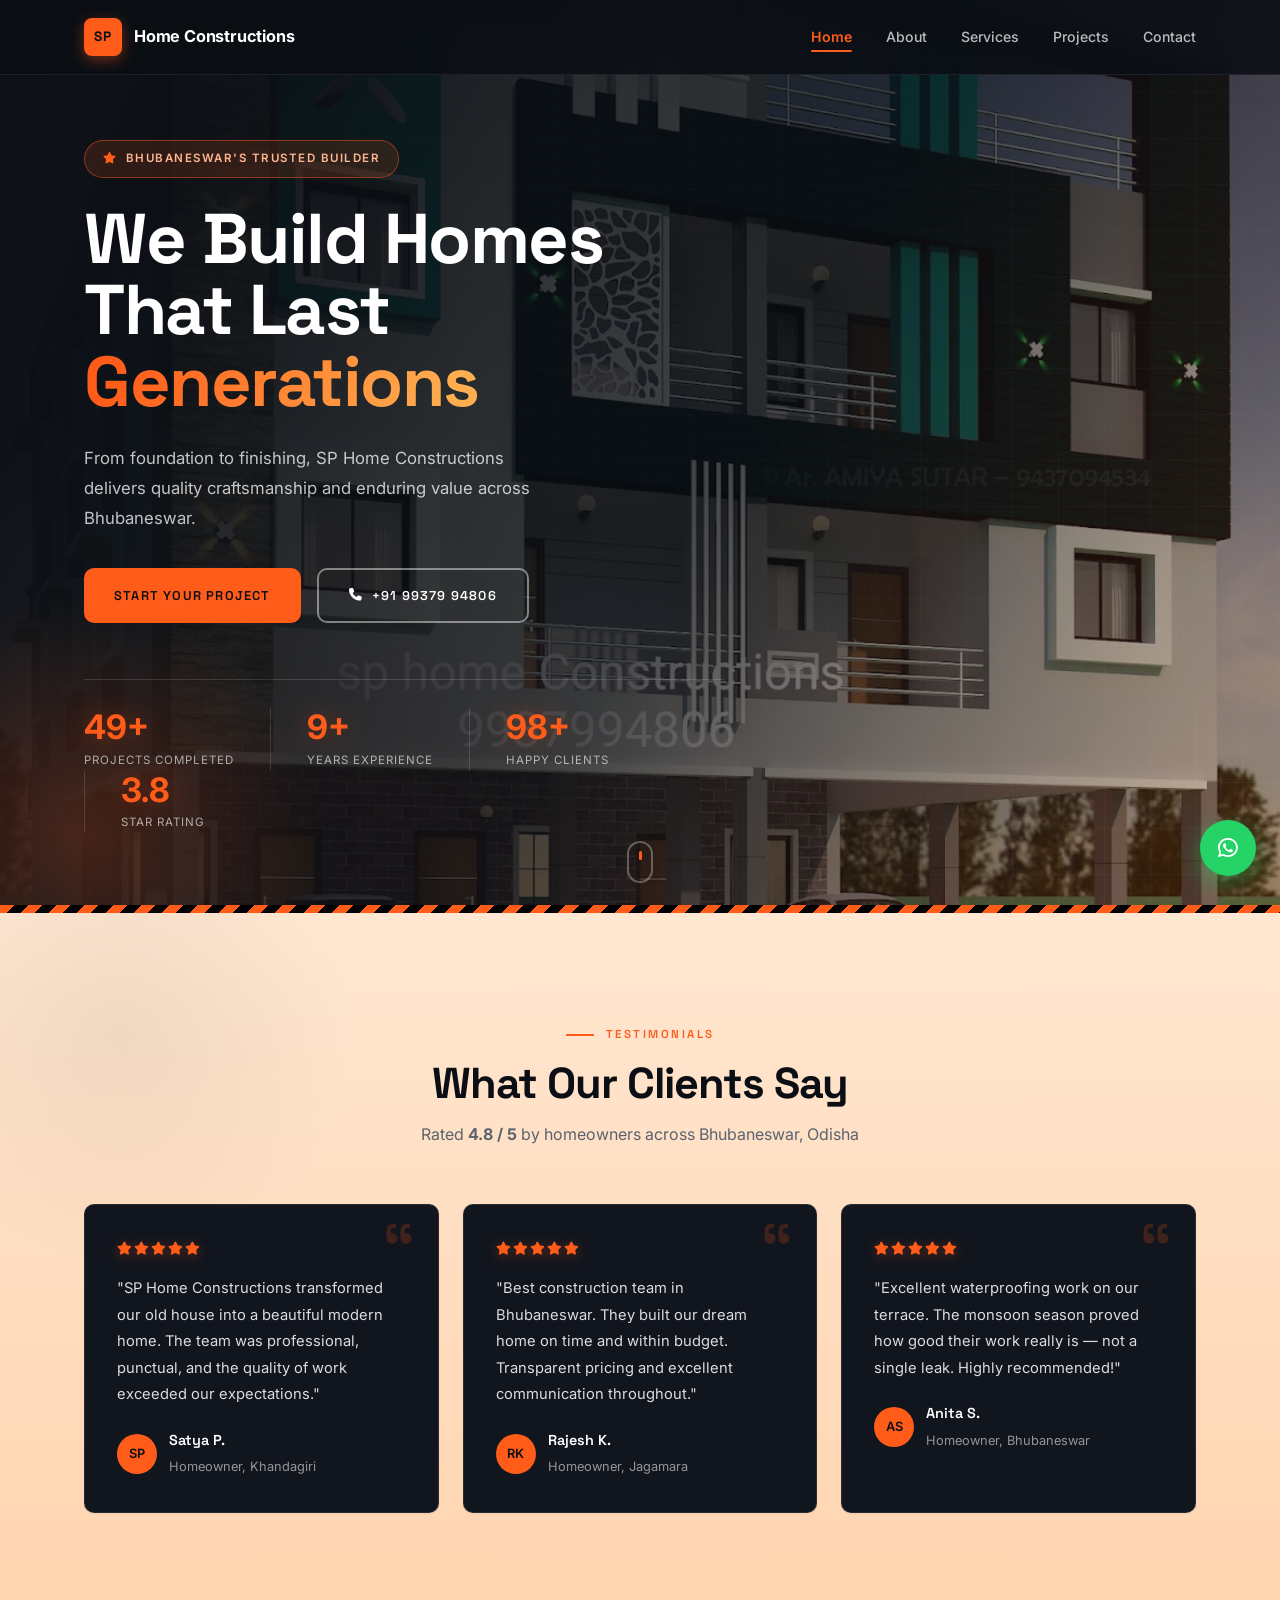
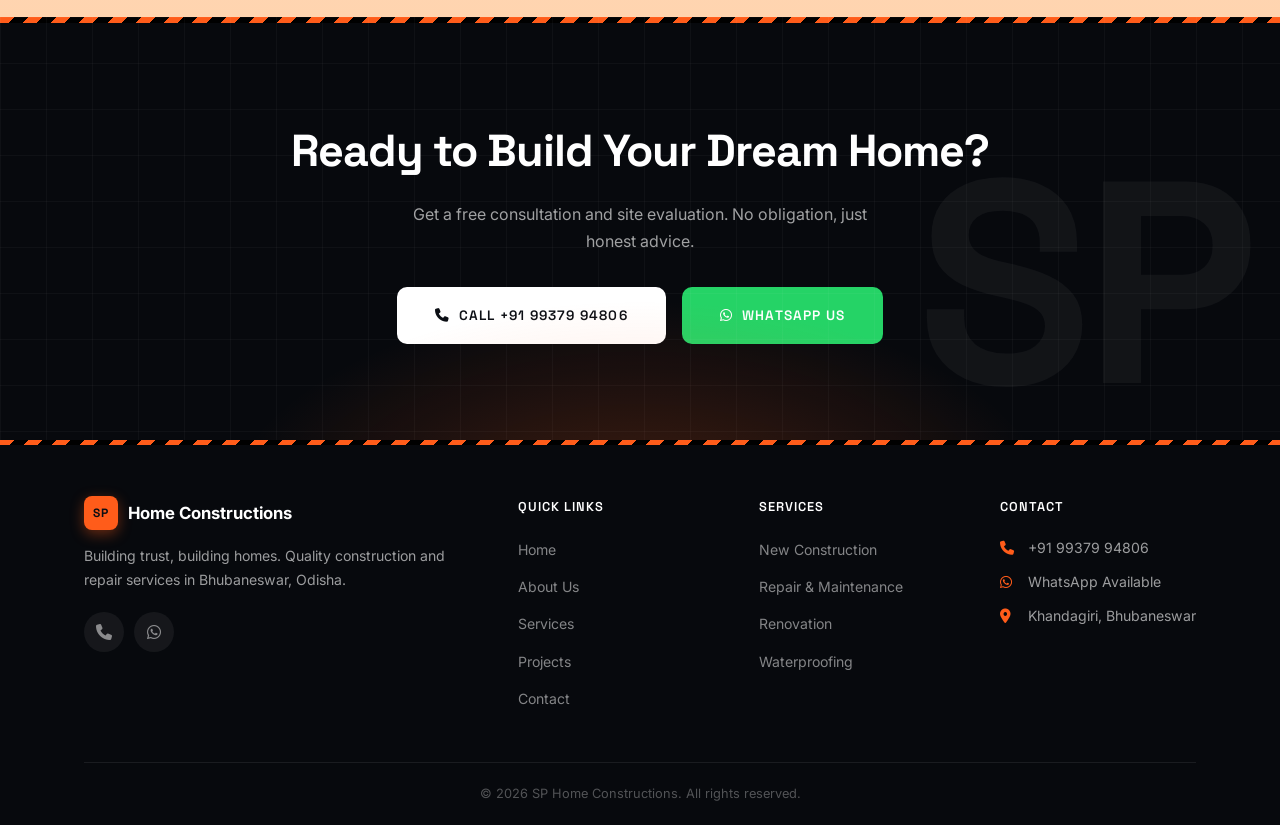
==== commit a9efadb5: "Remove target="_blank" and rel="noopener" attributes from navigation links for consistency across al" ====
--- a/index.html
+++ b/index.html
@@ -108,10 +108,10 @@
         <nav class="nav" id="nav">
           <ul>
             <li><a href="index.html">Home</a></li>
-            <li><a href="about.html" target="_blank" rel="noopener">About</a></li>
-            <li><a href="services.html" target="_blank" rel="noopener">Services</a></li>
-            <li><a href="projects.html" target="_blank" rel="noopener">Projects</a></li>
-            <li><a href="contact.html" target="_blank" rel="noopener">Contact</a></li>
+            <li><a href="about.html">About</a></li>
+            <li><a href="services.html">Services</a></li>
+            <li><a href="projects.html">Projects</a></li>
+            <li><a href="contact.html">Contact</a></li>
           </ul>
         </nav>
         <button class="hamburger" id="hamburger" aria-label="Menu">
@@ -137,7 +137,7 @@
             craftsmanship and enduring value across Bhubaneswar.
           </p>
           <div class="hero-actions">
-            <a href="contact.html" target="_blank" rel="noopener" class="btn btn-primary">Start Your Project</a>
+            <a href="contact.html" class="btn btn-primary">Start Your Project</a>
             <a href="tel:+919937994806" class="btn btn-ghost">
               <i class="fas fa-phone"></i> +91 99379 94806
             </a>
@@ -290,10 +290,10 @@
             <h4>Quick Links</h4>
             <ul>
               <li><a href="index.html">Home</a></li>
-              <li><a href="about.html" target="_blank" rel="noopener">About Us</a></li>
-              <li><a href="services.html" target="_blank" rel="noopener">Services</a></li>
-              <li><a href="projects.html" target="_blank" rel="noopener">Projects</a></li>
-            <li><a href="contact.html" target="_blank" rel="noopener">Contact</a></li>
+              <li><a href="about.html">About Us</a></li>
+              <li><a href="services.html">Services</a></li>
+              <li><a href="projects.html">Projects</a></li>
+            <li><a href="contact.html">Contact</a></li>
             </ul>
           </div>
           <div class="footer-links">
